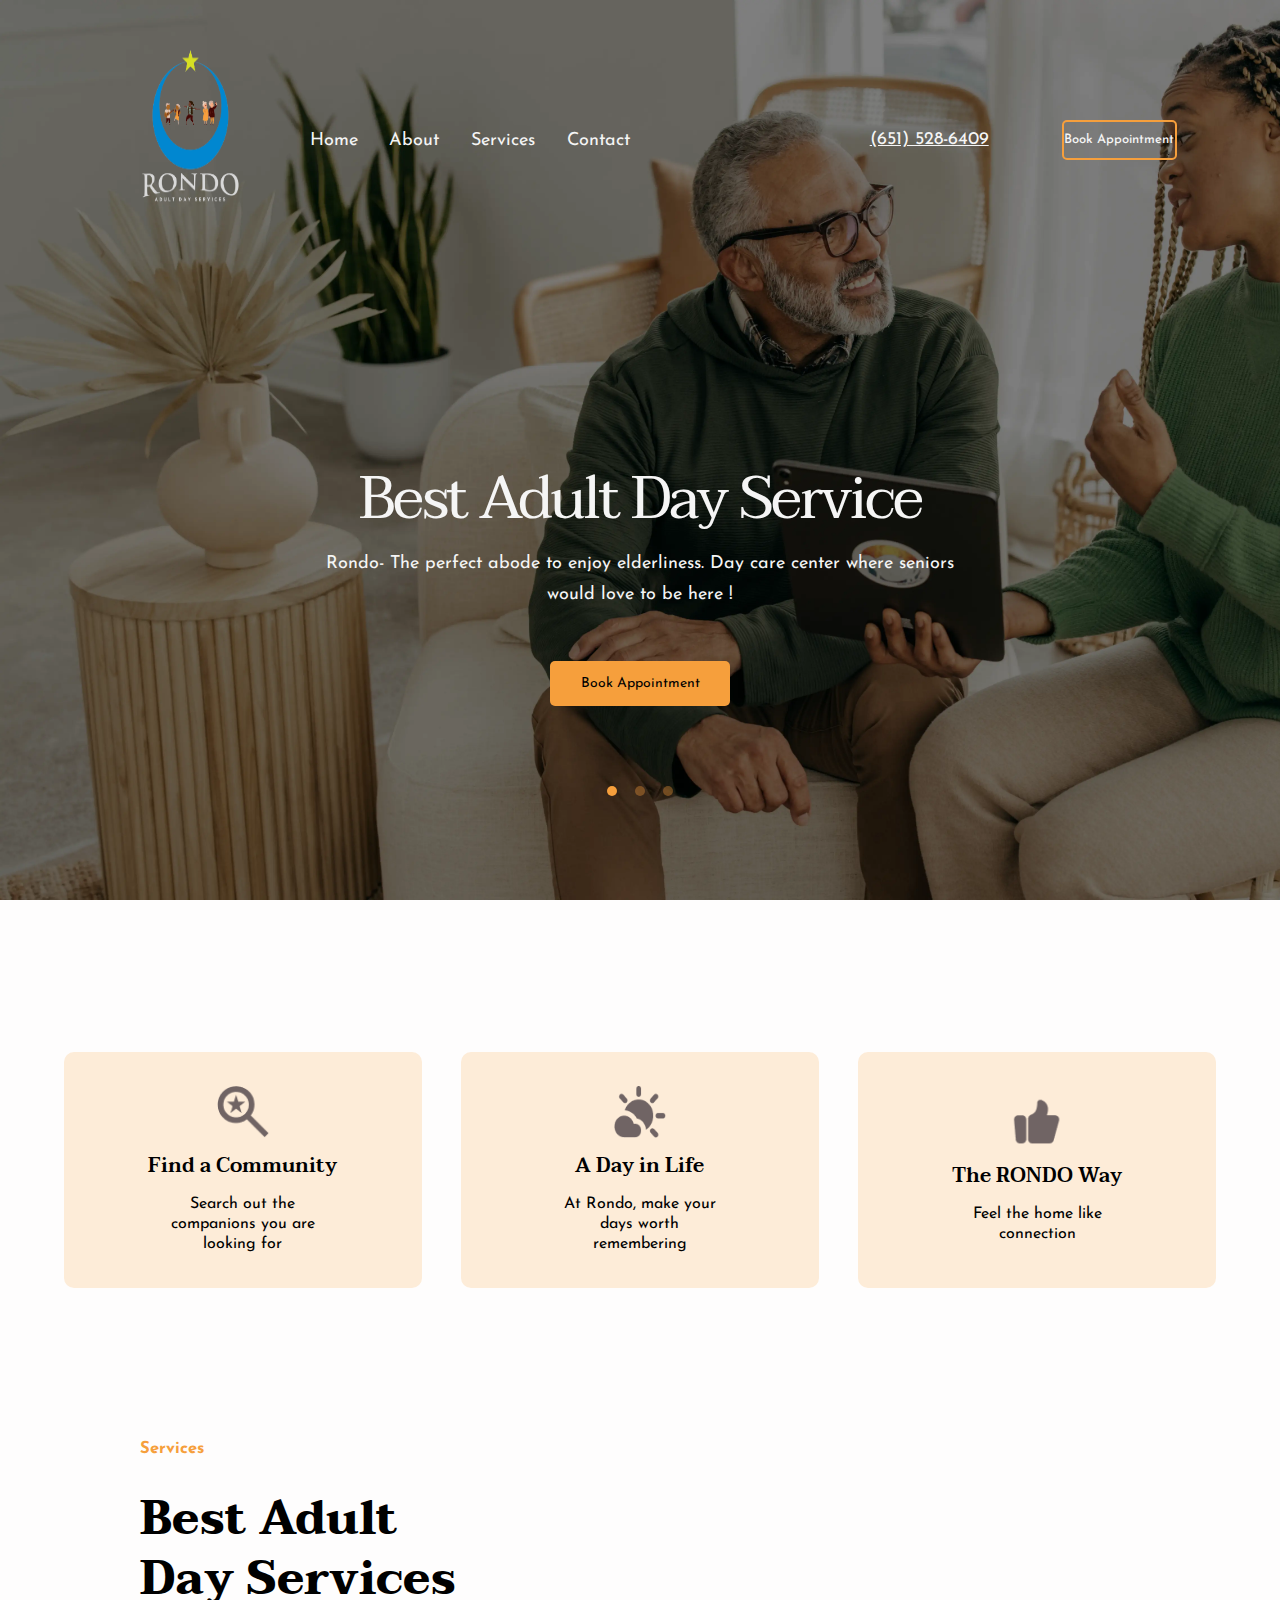
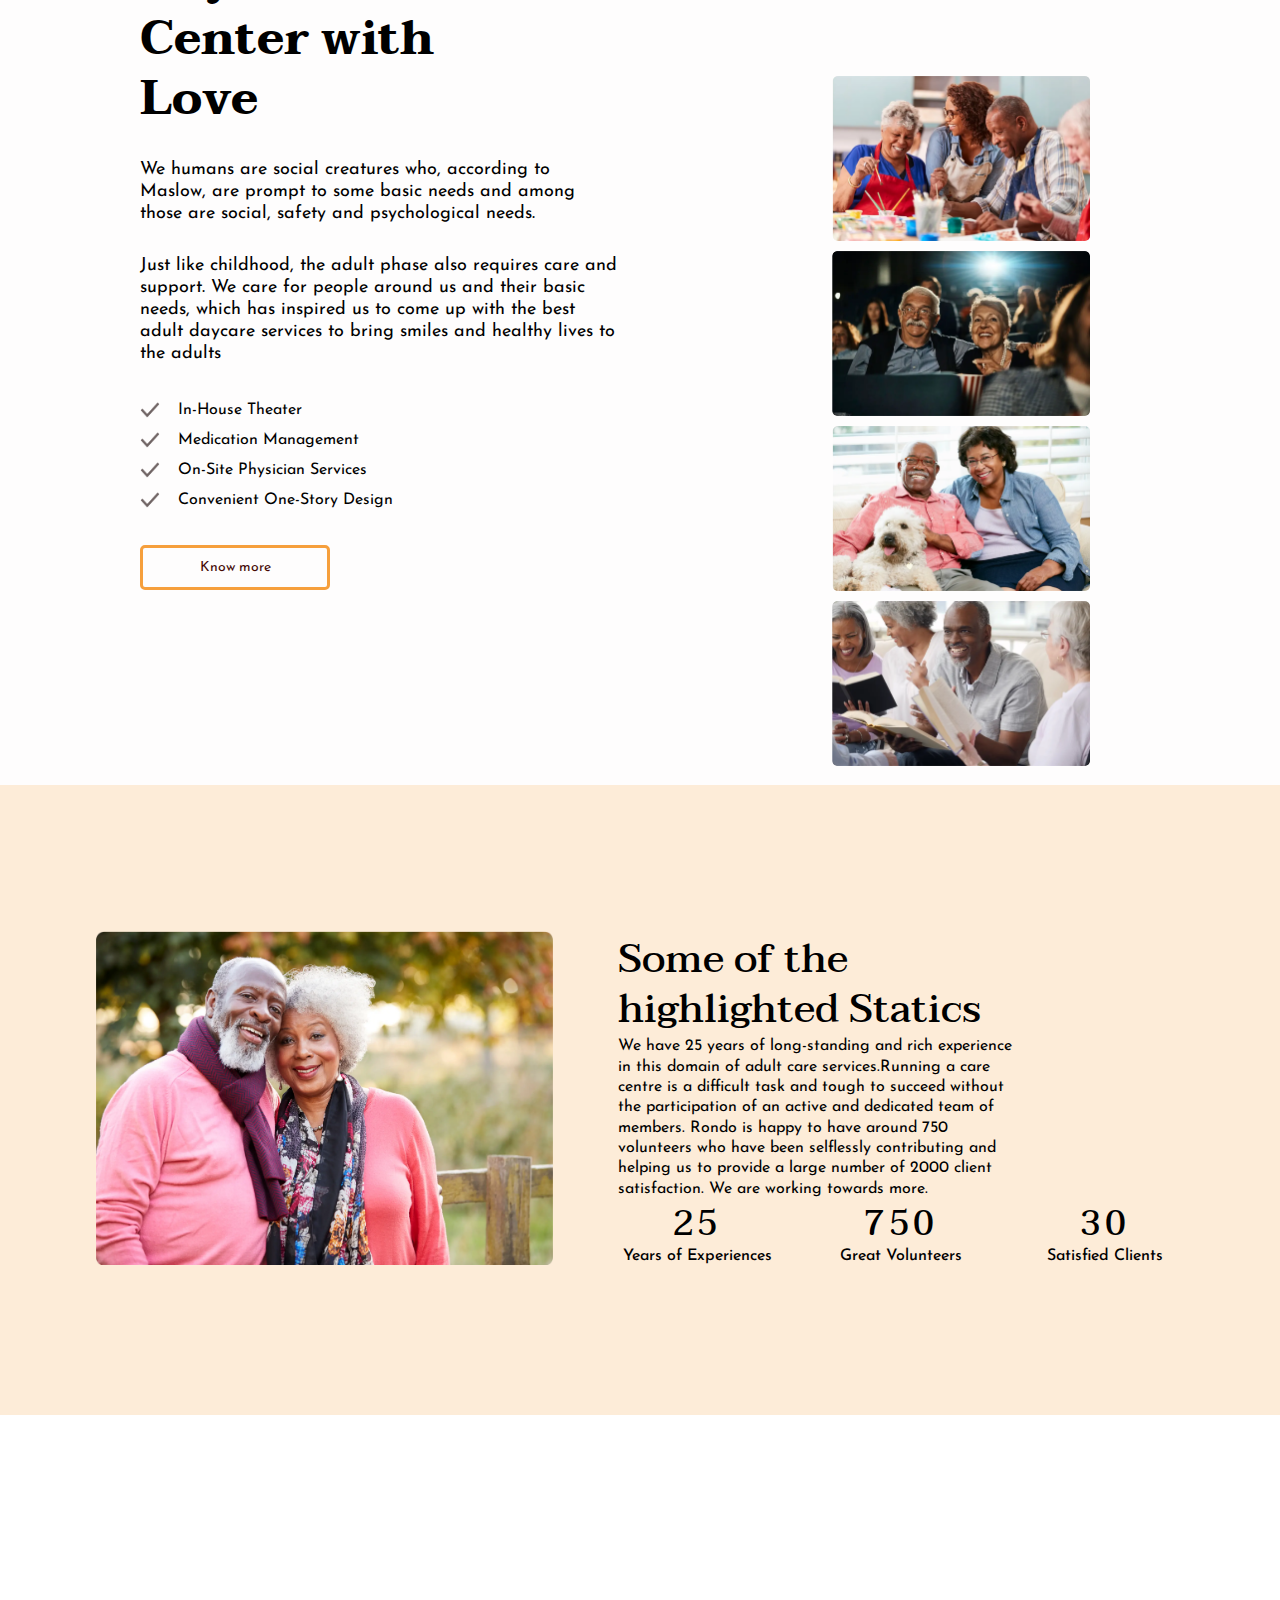
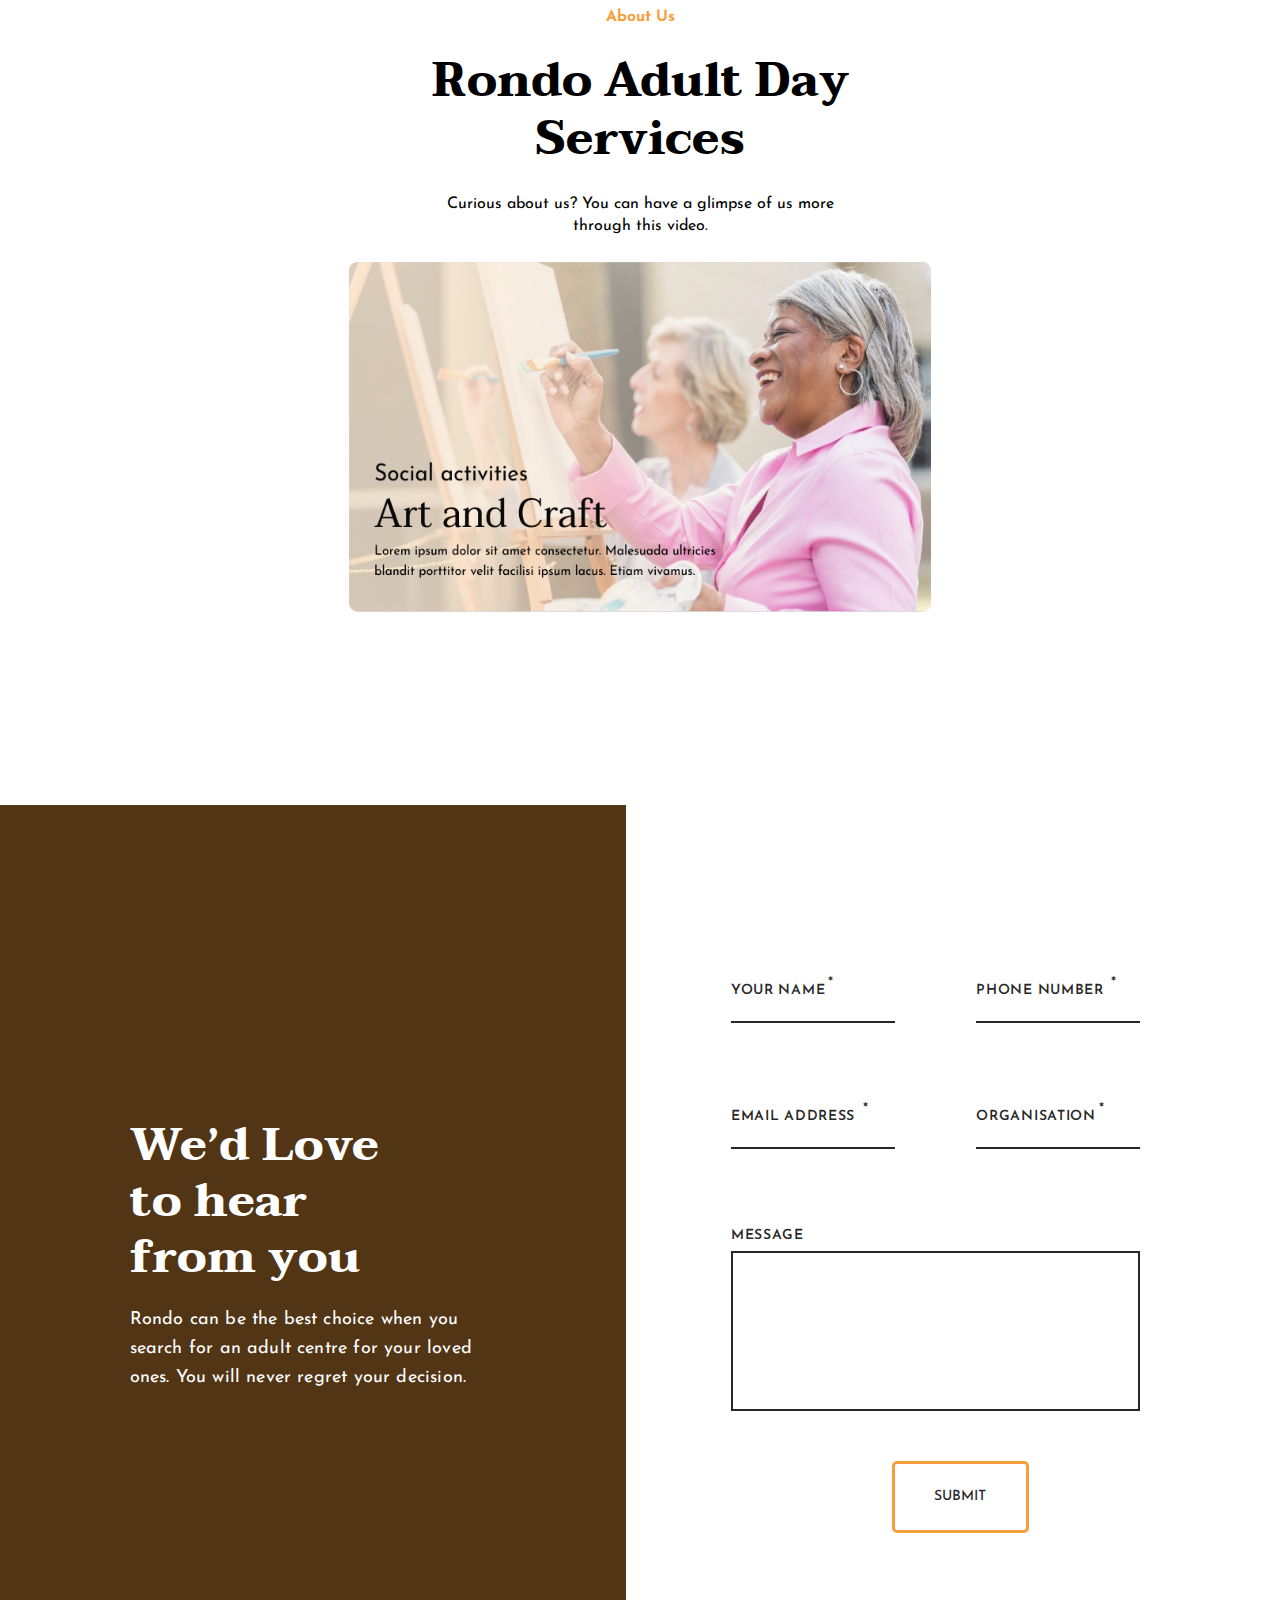
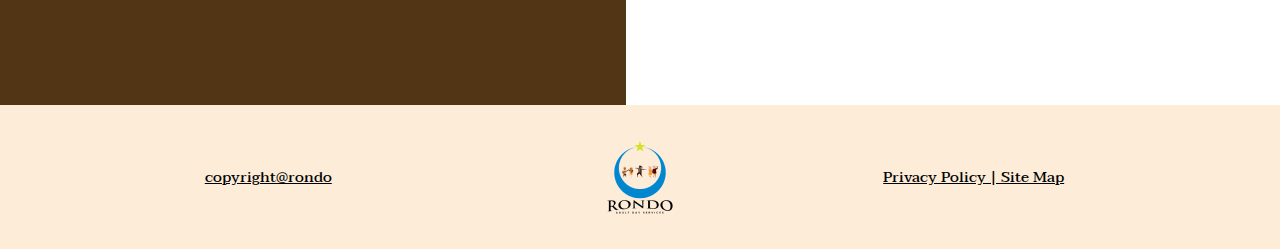
==== index.html @ 8ee3d435 "images update in different pages" ====
<!DOCTYPE html>
<html lang="en">
<head>
    <meta charset="UTF-8">
    <meta http-equiv="X-UA-Compatible" content="IE=edge">
    <meta name="viewport" content="width=device-width, initial-scale=1.0">
    <title>Rondo Home</title>
    <link rel="icon" type="image/x-icon" href="./Images/fav-icon.png">
    <!-- custom css links -->
    <link rel="stylesheet" href="style.css">
    <link rel="stylesheet" href="media.css">

    <!-- fonts link -->
    <link href="https://fonts.googleapis.com/css2?family=Josefin+Sans:wght@400;500&family=Taviraj:wght@500&display=swap" rel="stylesheet">
</head>
<body>
    <!-- Hero Section -->
    <section class="hero_container">
        <header class="nav_header">
            <div class="navLogo">
                <img src="./Images/Rondo White Nav Logo.png" alt="rondo_logo_img">
            </div>

            <nav class="navbar">
                <div class="navbar_links">
                    <ul>
                        <li><a href="index.html">Home</a></li>
                        <li><a href="index_about.html">About</a></li>
                        <li><a href="index_services.html">Services</a></li>
                        <li><a href="index_contact.html">Contact</a></li>
                    </ul>
                </div>

                <div class="numBtn_wrapper">
                    <p>(651) 528-6409</p>

                    <a href="./index_contact.html">Book Appointment</a>
                </div>
            </nav>

            <a href="#" class="toggle-button">
                <span class="bar"></span>
                <span class="bar"></span>
            </a>
        </header>

        <article class="hero_article">
            <div class="hero_content">
                <h1>Best Adult Day Service</h1>

                <p>
                    Rondo- The perfect abode to enjoy elderliness. 
                    Day care center where seniors would love to be here !
                </p>

                <a href="./index_contact.html" class="content_btn">Book Appointment</a>

                <div class="dots">
                    <div class="dot"></div>
                    <div class="dot1"></div>
                    <div class="dot1"></div>
                </div>
            </div>
        </article>
    </section>


    <!-- Card Section -->
    <section class="card_container">
        <div class="card_wrapper">
            <div class="card">
                <img src="./Images/Search Icon.png" alt="search_icon">
                <h3>Find a Community</h3>
                <p>Search out the companions you 
                    are looking for</p>
            </div>

            <div class="card">
                <img src="./Images/Weather Icon.png" alt="search_icon">
                <h3>A Day in Life</h3>
                <p>At Rondo, make your days 
                    worth remembering</p>
            </div>

            <div class="card">
                <img src="./Images/Thumb Icon.png" alt="search_icon">
                <h3>The RONDO Way</h3>
                <p>Feel the home like connection</p>
            </div>

        </div>
    </section>


    <!-- Service Section -->
    <section class="service_container">
        <div class="content_wrapper">
            <div class="title">
                <h5>Services</h5>
            </div>

            <div class="heading">
                <h3>Best Adult Day Services
                    Center with Love</h3>
            </div>

            <article class="service_article">
                <p>
                    We humans are social creatures who, according to Maslow, are prompt to some basic needs and among those are social, safety and psychological needs.   
                </p>

                <p>
                    Just like childhood, the adult phase also requires care and support.
                    We care for people around us and their basic needs, which has inspired us to come up with the best adult daycare services to bring smiles and healthy lives to the adults 
                </p>
            </article>


            <div class="facilities_wrapper">
                <div class="facilities">
                    <img src="./Images/Tick Icon.png" alt="tick_icon">
                    <p>In-House Theater</p>
                </div>

                <div class="facilities">
                    <img src="./Images/Tick Icon.png" alt="tick_icon">
                    <p>Medication Management</p>
                </div>

                <div class="facilities">
                    <img src="./Images/Tick Icon.png" alt="tick_icon">
                    <p>On-Site Physician Services</p>
                </div>

                <div class="facilities">
                    <img src="./Images/Tick Icon.png" alt="tick_icon">
                    <p>Convenient One-Story Design</p>
                </div>
            </div>

            <div class="service_btn">
                <a href="#">Know more</a>
            </div>
        </div>


        <div class="image_wrapper">
            <div class="images">
                <img src="./Images/Webp/Service Image1.webp" alt="Service_image">

                <img src="./Images/Webp/Service Image2.webp" alt="Service_image">

                <img src="./Images/Webp/Service Image3.webp" alt="Service_image" class="SerImg">

                <img src="./Images/Webp/Service Image4.webp" alt="Service_image" class="SerImg">
            </div>
        </div>
    </section>


    <!-- highlighted Section -->
    <section class="highlighted_container">
        <div class="highlighted_wrapper">
            <div class="image_wrapper">
                <img src="./Images/Webp/Highlighted Image.webp" alt="highlighted_image">
            </div>
    
            <article class="highlighted_article">
                <h3>Some of the highlighted Statics</h3>
    
                <p>
                    We have 25 years of long-standing and rich experience in this domain of adult care services.Running a care centre is a difficult task and tough to succeed without the participation of an active and dedicated team of members. Rondo is happy to have around 750 volunteers who have been selflessly contributing and helping us to provide a large number of 2000 client satisfaction. We are working towards more.
                </p>
    
                <div class="records_wrapper">
                    <div class="records">
                        <h2>25</h2>
                        <span>Years of Experiences</span>
                    </div>

                    <div class="records">
                        <h2>750</h2>
                        <span>Great Volunteers</span>
                    </div>

                    <div class="records">
                        <h2>30</h2>
                        <span>Satisfied Clients</span>
                    </div>
                </div>
            </article>
        </div>
    </section>


    <!-- AboutUs Section -->
    <section class="aboutUs_container">
        <div class="aboutUS_wrapper">
            <div class="about_title">
                <h5>About Us</h5>
            </div>

            <div class="about_heading">
                <h3>Rondo Adult Day Services</h3>
            </div>

            <div class="about_para">
                <p>
                    Curious about us? You can have a glimpse of us more through this video.
                </p>
            </div>

            <div class="video">
                <img src="./Images/AboutUs Image.png" alt="video_image">
            </div>
        </div>
    </section>
    

    <!-- Contact section -->
    <section class="contact_container">
        <article class="contact_article">
            <div class="article_wrapper">
                <div class="contact_heading">
                    <h4>We’d Love to hear from you</h4>
                </div>
    
                <div class="contact_para">
                    <p>
                        Rondo can be the best choice when you search for an adult centre for your loved ones. You will never regret your decision.
                    </p>
                </div>
            </div> 
        </article>


        <form class="contact_form" autocomplete="off" method="post" name="Home-sheet">
            <div class="details">
                <div class="input_details">
                    <label for="fName">YOUR NAME<span style="color: #272727;"><sup>*</sup></span></label>
                    <input type="text" name="name" class="full_name" required>
                </div>

                <div class="input_details">
                    <label for="mobile">PHONE NUMBER <span style="color: #272727;"><sup>*</sup></span></label>
                    <input type="number" name="mobile" class="mobile" required>
                </div>

                <div class="input_details">
                    <label for="email">EMAIL ADDRESS <span style="color: #272727;"><sup>*</sup></span></label>
                    <input type="email" name="email" class="email" required>
                </div>

                <div class="input_details">
                    <label for="organisation">ORGANISATION<span style="color: #272727;"><sup>*</sup></span></label>
                    <input type="text" name="organisation" class="password2" required>
                </div>

                <div class="input_details message">
                    <label for="message">MESSAGE</label>
                    <textarea id="msg" cols="131" rows="8" name="message"> </textarea>
           
                </div> 
            </div> 

            <div class="contact_btn">
                <input type="submit" name="submit" class="submit_btn">
            </div>
        </form>
    </section>


    <!-- footer Section -->
    <footer>
        <div class="copyright">
            <p>copyright@rondo</p>
        </div>

        <div class="footer_logo">
            <img src="./Images/Rondo footer logo .png" alt="footer_logo">
        </div>

        <div class="privacy">
            <p>Privacy Policy | Site Map </p>
        </div>
    </footer> 

    <script src="./script.js"></script>
</body> 
</html>
---- style.css ----
/*
    for para -      font-family: 'Josefin Sans', sans-serif;
    for heading -   font-family: 'Taviraj', serif;
*/

*{
    margin: 0;
    padding: 0;
    box-sizing: border-box;
    text-decoration: none;
    list-style: none;
}

/* Hero Section */
.hero_container{
    width: 100%;
    height: 100vh;
    background: url(./Images/Webp/Hero\ Background.webp);
    background-repeat: no-repeat;
    background-size: cover;
    display: flex;
    flex-direction: column;
    gap: 20px;
}

.hero_container .nav_header{
    /* border: 1px solid black;  */
    height: 30vh;
    width: 100%;
    display: flex;
    justify-content: center;
    align-items: center;
    gap: 8px;
    padding: 10px 110px 0px 110px;
}

/* Hamburger CSS */
.hero_container .nav_header .toggle-button{
    /* position: absolute;
    right: 20rem; */
    display: none;
    flex-direction: column;
    justify-content: space-between;
    width: 30px;
    height: 15px;
}

.hero_container .nav_header .toggle-button .bar{
    height: 3px;
    width: 100%;
    background-color: white;
    border-radius: 10px;
}

.hero_container .nav_header .navLogo{
    /* border: 1px solid black; */
    width: 15%;
    height: 85%;
}

.hero_container .nav_header .navLogo img{
    width: 100%;
    height: 100%;
}

.hero_container .nav_header .navbar{
    /* border: 1px solid black; */ 
    width: 84%;
    height: 85%;
    display: flex;
    align-items: center;
    justify-content: space-between;
}

.hero_container .nav_header .navbar .navbar_links{
    /* border: 1px solid black;  */
    width: 43%;
}

.hero_container .nav_header .navbar .navbar_links ul{
    display: flex;
    align-items: center;
    justify-content: space-evenly;
}

.hero_container .nav_header .navbar .navbar_links ul li a{
    font-family: 'Josefin Sans';
    font-style: normal;
    font-weight: 400;
    font-size: 18px;
    line-height: 18px;
    color: #F5F5F5;
}

.hero_container .nav_header .navbar .navbar_links ul li a:hover{
    color: #F69F3C;
}

.hero_container .nav_header .navbar .numBtn_wrapper{
    /* border: 1px solid black;  */
    width: 36%;
    display: flex;
    justify-content: space-around;
    align-items: center;
    flex-wrap: wrap;
}

.hero_container .nav_header .navbar .numBtn_wrapper p{
    font-family: 'Josefin Sans';
    font-style: normal;
    font-weight: 400;
    font-size: 18px;
    line-height: 18px;
    text-decoration-line: underline;
    color: #F5F5F5;
}

.hero_container .nav_header .navbar .numBtn_wrapper a{
    border: 2px solid #F69F3C;
    border-radius: 5px;
    width: 36%;
    height: 40px;
    font-family: 'Josefin Sans';
    font-style: normal;
    text-align: center;
    font-weight: 500;
    font-size: 13px;
    line-height: 14px;
    color: #F5F5F5;
    display: flex;
    justify-content: center;
    align-items: center;
    flex-wrap: wrap;
    transform: translateX(30px);
}

.hero_container .nav_header .navbar .numBtn_wrapper a:hover{
    background: #F69F3C;
    border: none;
    color: #000000;
}


.hero_article{
    /* border: 1px solid black; */
    height: 65vh;
    display: flex;
    align-items: center;
    justify-content: center;
}

.hero_article .hero_content{
    /* border: 1px solid black;  */
    height: 100%;
    display: flex;
    flex-direction: column;
    align-items: center;
    justify-content: center;
}

.hero_article .hero_content h1{
    font-family: 'Taviraj';
    font-weight: 400;
    font-size: 60px;
    line-height: 100px;
    text-align: center;
    letter-spacing: -0.05em;
    color: #F5F5F5;
}

.hero_article .hero_content p{
    width: 80%;
    font-family: 'Josefin Sans';
    font-size: 18px;
    text-align: center;
    line-height: 31px;
    color: #F5F5F5;
}

.hero_article .hero_content .content_btn{
    background: #F69F3C;
    border-radius: 5px;
    width: 180px;
    height: 45px;
    font-family: 'Josefin Sans';
    font-style: normal;
    font-weight: 400;
    font-size: 14px;
    line-height: 31px;
    color: #000000;
    display: flex;
    align-items: center;
    justify-content: center;
    margin-top: 50px;
}

.hero_article .hero_content .content_btn:hover{
    background: transparent;
    border: 3px solid #F69F3C;
    color: #F5F5F5;
}


.hero_article .hero_content .dots{
    width: 8%;
    display: flex;
    justify-content: space-between;
    align-items: center;
    cursor: pointer;
}

.hero_article .hero_content .dots .dot{
    width: 10px;
    height: 10px;
    border-radius: 50%;
    background: #F69F3C;
    transform: translateY(80px);
}

.hero_article .hero_content .dots .dot1{
    width: 10px;
    height: 10px;
    border-radius: 50%;
    background: rgba(246, 159, 60, 0.36);
    transform: translateY(80px);
}



/* Card Section  */
.card_container{
    /* border: 2px solid black;  */
    width: 100%;
    height: 60vh;
    background: #fefdfd;
    display: flex;
    align-items: center;
    justify-content: center;
}

.card_container .card_wrapper{
    /* border: 1px solid black; */
    width: 93%;
    height: 235.32px;
    display: flex;
    justify-content: space-evenly;
    flex-wrap: wrap;
    gap: 20px;
}

.card_container .card_wrapper .card{
    /* border: 1px solid black; */
    width: 358px;
    height: 235.32px;   
    background: #FDECD8;
    border-radius: 10px;
    display: flex;
    flex-direction: column;
    align-items: center;
    justify-content: center;
    gap: 15px;
    cursor: pointer;
    transition: all 0.5s;
}

.card_container .card_wrapper .card:hover{
    transform: scale(1.1);
}

.card_container .card_wrapper .card img{
    height: 52.74px;
    width: 52.74px;
}

.card_container .card_wrapper .card h3{
    width: 189px;
    height: 26px;
    font-family: 'Taviraj';
    font-style: normal;
    font-weight: 600;
    font-size: 20px;
    line-height: 26px;
    text-align: center;
    color: #000000;
}

.card_container .card_wrapper .card p{
    width: 164px;
    font-family: 'Josefin Sans';
    font-weight: 400;
    font-size: 16px;
    line-height: 20px;
    text-align: center;
    color: #000000;
}



/* Service Section */
.service_container{
    /* border: 1px solid black; */
    width: 100%;
    height: 105vh;
    display: flex;
    gap: 25px;
    background: #fefdfd;
    padding: 0px  0px 0px 140px;
}

.service_container .content_wrapper{
    /* border: 1px solid black; */
    width: 50%;
    height: 100%;
    display: flex;
    flex-direction: column;
    flex-wrap: wrap;
    gap: 30px;
}

.service_container .content_wrapper .title{
    /* border: 1px solid black; */
    width: 71px;
    height: 19px;
    font-family: 'Josefin Sans';
    font-weight: 600;
    font-size: 20px;
    line-height: 19px;
    color: #F69F3C;
}

.service_container .content_wrapper .heading{
    /* border: 1px solid black; */
    width: 70%;
    font-family: 'Taviraj';
    font-style: normal;
    font-weight: 200;
    font-size: 40px;
    line-height: 60px;
    color: #000000;
}

.service_container .content_wrapper .service_article{
    /* border: 1px solid black; */
    width: 95%;   
    display: flex;
    flex-direction: column;
    flex-wrap: wrap;
    gap: 30px;
}

.service_container .content_wrapper .service_article p{
    font-family: 'Josefin Sans';
    font-style: normal;
    font-weight: 400;
    font-size: 18px;
    line-height: 22px;
    color: #000000;
}

.service_container .content_wrapper .facilities_wrapper{
    /* border: 1px solid black; */
    width: 95%;
    display: flex;
    justify-content: space-between;
    flex-wrap: wrap;
}

.service_container .content_wrapper .facilities_wrapper .facilities{
    /* border: 1px solid black; */
    width: 280px;
    height: 30px;
    display: flex;
    flex-wrap: wrap;
    gap: 18px;
    align-items: center;
}

.service_container .content_wrapper .facilities_wrapper .facilities img{
    width: 20.38px;
    height: 15.03px;
}

.service_container .content_wrapper .facilities_wrapper p{
    font-family: 'Josefin Sans';
    font-weight: 400;
    font-size: 16px;
    color: #000000;
}

.service_container .content_wrapper .service_btn{
    width: 190px;
    height: 45px;
    border: 3px solid #F69F3C;
    border-radius: 5px;
    display: flex;
    align-items: center;
    justify-content: center;
    cursor: pointer;
}

.service_container .content_wrapper .service_btn a{
    font-family: 'Josefin Sans';
    font-weight: 400;
    font-size: 14px;
    line-height: 14px;
    color: #440704;
}

.service_container .content_wrapper .service_btn:hover{
    background: #F69F3C;
    border: none;
}


.service_container .image_wrapper{
    /* border: 1px solid black;  */
    width: 60%;
    height: 100%;
    display: flex;
    align-items: center;
}

.service_container .image_wrapper .images{
    /* border: 1px solid black;   */
    width: 78%;
    height: 50%;
    display: flex;
    justify-content: center;
    flex-wrap: wrap;
    gap: 10px;
    padding-left: 4px;
    margin-left: 50px;
}

.service_container .image_wrapper .images img{
    width: 258.3px;
    height: 165.03px;
    border-radius: 5px;
    transition: all 0.5s;
}

.service_container .image_wrapper .images img:hover{
    transform: scale(1.1);
}



/* highlighted Section */
.highlighted_container{
    /* border: 1px solid black; */
    width: 100%;
    height: 70vh;
    display: flex;
    justify-content: center;
    align-items: center;
    background: #FDECD8;
}

.highlighted_container .highlighted_wrapper{
    /* border: 1px solid black; */
    width: 85%;
    display: flex;
    justify-content: space-between;
    
}

.highlighted_container .highlighted_wrapper .image_wrapper{
    width: 42%;
    border-radius: 10px;
}

.highlighted_container .highlighted_wrapper .image_wrapper img{
    width: 100%;
}

.highlighted_container .highlighted_wrapper .highlighted_article{
    /* border: 1px solid black; */
    width: 52%;
    display: flex;
    flex-direction: column;
    justify-content: space-evenly;
    flex-wrap: wrap;
}

.highlighted_container .highlighted_wrapper .highlighted_article h3{
    /* border: 1px solid black; */
    width: 70%;
    font-family: 'Taviraj';
    font-style: normal;
    font-weight: 500;
    font-size: 40px;
    line-height: 50px;
    color: #000000;
}

.highlighted_container .highlighted_wrapper .highlighted_article p{
    /* border: 1px solid black; */
    width: 70%;
    font-family: 'Josefin Sans';
    font-weight: 400;
    font-size: 16px;
    line-height: 127.5%;
    color: #000000;
}

.highlighted_container .highlighted_wrapper .highlighted_article .records_wrapper{
    /* border: 1px solid black; */
    width: 100%;
    display: flex;
    justify-content: space-between;
    align-items: center;
}

.highlighted_container .highlighted_wrapper .highlighted_article .records_wrapper .records{
    /* border: 1px solid black; */
    width: 28%;
    display: flex;
    flex-direction: column;
    justify-content: center;
    align-items: center;
}

.highlighted_container .highlighted_wrapper .highlighted_article .records_wrapper .records h2{
    font-family: 'Taviraj';
    font-weight: 500;
    font-size: 35px;
    line-height: 127.5%;
    letter-spacing: 0.1em;
    color: #000000;
}

.highlighted_container .highlighted_wrapper .highlighted_article .records_wrapper .records span{
    font-family: 'Josefin Sans';
    font-weight: 500;
    font-size: 16px;
    line-height: 127.5%;
    text-align: center;
    color: #000000;
}



/* AboutUs Section */
.aboutUs_container{
    /* border: 1px solid black; */
    width: 100%;
    height: 110vh;
    display: flex;
    justify-content: center;
    align-items: center;
}

.aboutUs_container .aboutUS_wrapper{
    /* border: 1px solid black; */
    width: 70%;
    display: flex;
    flex-direction: column;
    justify-content: center;
    align-items: center;
    gap: 25px;
}

.aboutUs_container .aboutUS_wrapper .about_title{
    font-family: 'Josefin Sans';
    font-weight: 600;
    font-size: 19.0426px;
    line-height: 19px;
    color: #F69F3C;
}

.aboutUs_container .aboutUS_wrapper .about_heading{
    /* border: 1px solid black; */
    width: 60%;
    font-family: 'Taviraj';
    font-style: normal;
    font-weight: 500;
    font-size: 40px;
    line-height: 58px;
    text-align: center;
    color: #000000;
}

.aboutUs_container .aboutUS_wrapper .about_para{
    /* border: 1px solid black; */
    width: 50%;
    font-family: 'Josefin Sans';
    font-style: normal;
    font-weight: 400;
    font-size: 16px;
    line-height: 22px;
    text-align: center;
    color: #000000;
}

.aboutUs_container .aboutUS_wrapper .video{
    /* border: 1px solid black; */
    width: 65%;
    height: 350px;
    background: #D9D9D9;
    border-radius: 10px;
    display: flex;
    justify-content: center;
    align-items: center;
}

.aboutUs_container .aboutUS_wrapper .video img{
    width: 100%;
    height: 100%;
}




/* Contact section */
.contact_container{
    /* border: 1px solid black; */
    width: 100%;
    height: 100vh;
    display: flex;
    gap: 15px;
}

.contact_container .contact_article{
    /* border: 1px solid black; */
    width: 49%;
    height: 100%;
    display: flex;
    align-items: center;
    justify-content: center;
    background: #523514;
}

.contact_container .contact_article .article_wrapper{
    /* border: 1px solid black; */
    width: 65%;
    padding: 20px;
    display: flex;
    flex-direction: column;
    gap: 20px;
}

.contact_container .contact_article .article_wrapper .contact_heading{
    /* border: 1px solid black; */
    width: 80%;
    font-family: 'Taviraj';
    font-style: normal;
    font-weight: 400;
    font-size: 46px;
    line-height: 56px;
    color: #FFFFFF;
}

.contact_container .contact_article .article_wrapper .contact_para{
    /* border: 1px solid black; */
    width: 100%;
    font-family: 'Josefin Sans';
    font-style: normal;
    font-weight: 400;
    font-size: 18px;
    line-height: 29px;
    letter-spacing: 0.01em;
    color: #FFFFFF;
}

.contact_container .contact_form{ 
    /* border: 1px solid black;  */
    width: 50%;
    height: 100%;
    padding: 90px;
    display: flex;
    flex-direction: column;
    justify-content: center;
    align-items: center;
    gap: 50px;
}

.contact_container .contact_form .details{
    /* border: 1px solid black;  */
    width: 100%;
    display: flex;
    justify-content: space-between;
    align-items: center;
    flex-wrap: wrap;
    gap: 80px;
    padding: 0px 50px 0px 0px;
}

.contact_container .contact_form .details .input_details{
    width: 40%;
    display: flex;
    flex-direction: column;
    gap: 8px;
}

.contact_container .contact_form .details .input_details label{
    /* border: 1px solid black;  */
    width: 100%;
    font-family: 'Josefin Sans';
    font-style: normal;
    font-weight: 600;
    font-size: 14px;
    line-height: 14px;
    letter-spacing: 0.05em;
    color: #272727;
}

.contact_container .contact_form .details .input_details label span{
    font-size: 18px;
    margin-left: 3px;
    font-weight: 500;
}

.contact_container .contact_form .details .input_details input{
    border: none;
    border-bottom: 2px solid #272727;
    outline: none;
}

.contact_container .contact_form .details textarea{
    width: 250% !important;
    resize: none;
    outline: none;
    border: 2px solid #272727;
    padding: 10px;
    font-size: 15px;
}

.contact_container .contact_form .contact_btn{
    width: 30%;
    height: 10%;
    border: 3px solid #F69F3C;
    border-radius: 5px;
    display: flex;
    align-items: center;
    justify-content: center;
    cursor: pointer;
    transition: all 0.4s linear;
}

.contact_container .contact_form .contact_btn:hover{
    background: #F69F3C;
    border: none;
    transform: scale(0.9);
}

.contact_container .contact_form .contact_btn input{
    border: none;
    outline: none;
    cursor: pointer;
    background: transparent;
    text-transform: uppercase;
    font-family: 'Josefin Sans';
    width: 100%;
    height: 100%;
    font-weight: 500;
    font-size: 14px;
    line-height: 14px;
    color: #272727;
}



/* footer section */
footer{
    /* border: 1px solid black; */
    width: 100%;
    height: 16vh;
    display: flex;
    justify-content: space-evenly;
    align-items: center;
    flex-wrap: wrap;
    background: #FDECD8;
}

footer .copyright{
    /* border: 1px solid black; */
    width: 15%;
    font-family: 'Taviraj';
    font-style: normal;
    font-weight: 500;
    font-size: 15px;
    line-height: 20px;
    text-decoration-line: underline;
    color: #000000;
}


footer .footer_logo{
    /* border: 1px solid black; */
    width: 6%;
    height: 90%;
    display: flex;
    justify-content: center;
    align-items: center;
}

footer .privacy{
    /* border: 1px solid black; */
    width: 15%;
    font-family: 'Taviraj';
    font-style: normal;
    font-weight: 500;
    font-size: 15px;
    line-height: 20px;
    text-decoration-line: underline;
    color: #000000;
}
---- media.css ----
/* navbar */
@media (max-width: 480px){
    .hero_container .nav_header{
        /* border: 1px solid black;  */
        width: 100%;
        padding: 10px 60px 0px 15px;
        display: flex;
        align-items: center;
        justify-content: space-between;
    }

    .hero_container .nav_header .toggle-button{
        display: flex;
    }

    .hero_container .nav_header .navbar{
        /* border: 1px solid black; */
        display: none;
        align-items: flex-end;
        width: 100%;
        transform: translateY(87px);
    }

    .hero_container .nav_header .navLogo{
        /* border: 1px solid black;  */
        width: 50%;
        height: 80%;
    }

    .hero_container .nav_header .navbar .navbar_links ul{
        /* border: 1px solid black; */
        width: 80%;
        align-items: flex-start;
        flex-direction: column;
        gap: 12px;
    }

    .hero_container .nav_header .navbar .navbar_links ul li a{
        font-size: 15px;
        font-weight: 600;
    }

    .hero_container .nav_header .navbar .numBtn_wrapper{
        /* border: 1px solid black; */
        width: 70%;
        display: flex;
        flex-direction: column;
        justify-content: center;
        align-items: flex-end;
        gap: 15px;
    }

    .hero_container .nav_header .navbar .numBtn_wrapper a{
        width: 70%;
        transform: translatex(-3px);
    }

    .hero_container .nav_header .navbar.active{
        display: flex;
    }
}

@media (max-width : 400px){
    .hero_container .nav_header{
        /* border: 1px solid black;  */
        width: 100%;
        padding: 10px 60px 0px 15px;
        display: flex;
        justify-content: space-between;
    }

    .hero_container .nav_header .toggle-button{
        display: flex;
    }

    .hero_container .nav_header .navbar{
        /* border: 1px solid black; */
        display: none;
        align-items: flex-end;
        width: 100%;
        transform: translateY(80px);
    }

    .hero_container .nav_header .navLogo{
        /* border: 1px solid black;  */
        width: 55%;
        height: 90%;
    }

    .hero_container .nav_header .navbar .navbar_links ul{
        /* border: 1px solid black; */
        width: 80%;
        align-items: flex-start;
        flex-direction: column;
        gap: 7px;
    }

    .hero_container .nav_header .navbar .navbar_links ul li a{
        font-size: 15px;
        font-weight: 600;
    }

    .hero_container .nav_header .navbar .numBtn_wrapper{
        /* border: 1px solid black;  */
        width: 80%;
        display: flex;
        flex-direction: column;
        justify-content: center;
        align-items: flex-end;
        gap: 15px;
    }

    .hero_container .nav_header .navbar .numBtn_wrapper a{
        font-size: 14px;
        width: 82%;
    }

    .hero_container .nav_header .navbar .numBtn_wrapper p{
        font-size: 15px;
        font-weight: 600;
    }

    .hero_container .nav_header .navbar.active{
        display: flex;
    }
}

@media (max-width : 380px){
    .hero_container .nav_header{
        /* border: 1px solid black;  */
        width: 100%;
        padding: 10px 60px 0px 15px;
        display: flex;
        justify-content: space-between;
    }

    .hero_container .nav_header .toggle-button{
        display: flex;
    }

    .hero_container .nav_header .navbar{
        /* border: 1px solid black; */
        display: none;
        align-items: flex-end;
        width: 100%;
        transform: translateY(80px);
    }

    .hero_container .nav_header .navLogo{
        /* border: 1px solid black;  */
        width: 55%;
        height: 90%;
    }

    .hero_container .nav_header .navbar .navbar_links ul{
        /* border: 1px solid black; */
        width: 80%;
        align-items: flex-start;
        flex-direction: column;
        gap: 7px;
    }

    .hero_container .nav_header .navbar .navbar_links ul li a{
        font-size: 15px;
        font-weight: 600;
    }

    .hero_container .nav_header .navbar .numBtn_wrapper{
        /* border: 1px solid black;  */
        width: 80%;
        display: flex;
        flex-direction: column;
        justify-content: center;
        align-items: flex-end;
        gap: 15px;
    }

    .hero_container .nav_header .navbar .numBtn_wrapper a{
        font-size: 14px;
        width: 82%;
    }

    .hero_container .nav_header .navbar .numBtn_wrapper p{
        font-size: 15px;
        font-weight: 600;
    }

    .hero_container .nav_header .navbar.active{
        display: flex;
    }
}



/* hero article */
@media (max-width: 480px){
    .hero_container{
        width: 100%;
        background: url(./Images/Webp/Res-Hero-Image.webp);
        background-repeat: no-repeat;
        background-size: cover;
    }

    .hero_article{
        /* border: 1px solid black; */
        height: 80vh;
        display: flex;
        margin-bottom: 30px;
    }
    
    .hero_article .hero_content h1{
        /* border: 1px solid black; */
        width: 80%;
        flex-wrap: wrap;
        font-size: 36px;
        line-height: 45px;
        letter-spacing: 2px;
        margin-bottom: 20px;
    }
    
    .hero_article .hero_content p{
        /* border: 1px solid black; */
        width: 80%;
        font-weight: 400;
        font-size: 18px;
        line-height: 125.5%;
        margin-top: 10px;
    }
    
    .hero_article .hero_content .content_btn{
        width: 150px;
        height: 45px;
        font-size: 14px;
        margin-top: 30px;
    }
    
    .hero_article .hero_content .dots{
        width: 12%;
    }
    
    .hero_article .hero_content .dots .dot{
        transform: translateY(50px);
    }
    
    .hero_article .hero_content .dots .dot1{
        transform: translateY(50px);
    }
}

@media (max-width: 380px){
    .hero_container{
        width: 100%;
        background: url(./Images/Webp/Res-Hero-Image.webp);
        background-repeat: no-repeat;
        background-size: cover;
    }

    .hero_article{
        /* border: 1px solid black; */
        height: 80vh;
        display: flex;
    }
    
    .hero_article .hero_content h1{
        /* border: 1px solid black;  */
        width: 100%;
        flex-wrap: wrap;
        font-size: 32px;
        line-height: 40px;
        letter-spacing: 1px;
        margin-bottom: 8px;
    }
    
    .hero_article .hero_content p{
        /* border: 1px solid black; */
        width: 100%;
        font-weight: 400;
        font-size: 18px;
        line-height: 120.5%;
        margin-top: 10px;
    }
    
    .hero_article .hero_content .content_btn{
        width: 130px;
        height: 40px;
        font-size: 12px;
        margin-top: 28px;
    }
    
    .hero_article .hero_content .dots{
        width: 14%;
    }
    
    .hero_article .hero_content .dots .dot{
        transform: translateY(40px);
    }
    
    .hero_article .hero_content .dots .dot1{
        transform: translateY(40px);
    }
}




/* card section */
@media (max-width: 480px){
    .card_container{
        /* border: 1px solid black; */
        width: 100%;
        height: 100vh;
        background: #fefdfd;
        display: flex;
        align-items: flex-start;  
    }
    
    .card_container .card_wrapper{
        /* border: 1px solid black;   */
        width: 85%;
        height: 280.32px;
        margin-top: 50px;
        gap: 30px;
    }

    .card_container .card_wrapper .card{
        width: 100%;
        height: 100%; 
    }
    
    .card_container .card_wrapper .card img{
        height: 50.74px;
        width: 50.74px;
    }
    
    .card_container .card_wrapper .card h3{
        width: 80%;
        font-size: 20px;
        line-height: 22px;
    }
    
    .card_container .card_wrapper .card p{
        width: 70%;
    }
}

@media (max-width: 380px){
    .card_container .card_wrapper .card img{
        height: 42.72px;
        width: 42.72px;
    }
    
    .card_container .card_wrapper .card h3{
        width: 80%;
        font-size: 18px;
        line-height: 22px;
    }
    
    .card_container .card_wrapper .card p{
        width: 70%;
    }
}

@media (max-height: 580px){
    .card_container{
        /* border: 1px solid black; */
        width: 100%;
        height: 165vh;
    }

    .card_container .card_wrapper{
        /* border: 1px solid black;  */
        gap: 20px;
    }
}



/* service section */
@media (max-width: 480px){
    .service_container{
        /* border: 1px solid black; */
        height: 130vh;
        display: flex;
        flex-direction: column;
        gap: 30px;
        padding: 0px 0px 0px 30px;
        margin-top: 330px;
    }

    .service_container .content_wrapper{
        /* border: 1px solid black; */
        width: 100%;
        height: 100%;
        gap: 15px;
    }
    
    .service_container .content_wrapper .title{
        /* border: 1px solid black;  */
        font-size: 22px;
        line-height: 19px;
        color: #F69F3C;
    }
    
    .service_container .content_wrapper .heading{
        /* border: 1px solid black; */
        width: 80%;
        font-size: 30px;
        line-height: 45px;
    }
    
    .service_container .content_wrapper .service_article{
        /* border: 1px solid black; */
        width: 86%;   
        gap: 12px;
    }
    
    .service_container .content_wrapper .service_article p{
        font-size: 16px;
        line-height: 20px;
    }
    
    .service_container .content_wrapper .facilities_wrapper .facilities{
        /* border: 1px solid black;  */
        width: 350px;
        height: 30px;
    }
    
    .service_container .content_wrapper .facilities_wrapper .facilities img{
        width: 20.38px;
        height: 15.03px;
    }
    
    .service_container .content_wrapper .facilities_wrapper p{
        font-size: 16px;
    }
    
    .service_container .content_wrapper .service_btn{
        width: 180px;
        height: 45px;
    }
    
    .service_container .content_wrapper .service_btn a{
        font-size: 15px;
    }
    
    
    .service_container .image_wrapper{
        /* border: 1px solid black;  */
        width: 100%;
        height: 50%;
        display: flex;
        align-items: flex-start;
        justify-content: flex-start;
    }
    
    .service_container .image_wrapper .images{
        /* border: 1px solid black; */
        width: 470px;
        height: 90%;
        display: flex;
        justify-content: flex-start;
        align-items: center;
        flex-wrap: wrap;
        margin-top: 30px;
        transform: translateX(-50px);
    }
    
    .service_container .image_wrapper .images img{
        width: 48%;
        height: 130.03px;
        border-radius: 5px;
        transition: all 0.5s;
    }
}

@media (max-width: 390px){
    .service_container{
        /* border: 1px solid black; */
        height: 125vh;
    }

    .service_container .content_wrapper{
        /* border: 1px solid black;  */
        gap: 15px;
    }
    
    .service_container .content_wrapper .title{
        /* border: 1px solid black;  */
        font-size: 20px;
    }
    
    .service_container .content_wrapper .heading{
        /* border: 1px solid black; */
        width: 100%;
        font-size: 25px;
        line-height: 40px;
    }
    
    .service_container .content_wrapper .service_article{
        /* border: 1px solid black; */
        width: 90%;   
        gap: 12px;
    }
    
    .service_container .content_wrapper .service_article p{
        font-size: 15px;
        line-height: 18px;
    }
    
    .service_container .content_wrapper .facilities_wrapper .facilities{
        /* border: 1px solid black;  */
        width: 350px;
        height: 30px;
    }
    
    .service_container .content_wrapper .facilities_wrapper .facilities img{
        width: 18.38px;
        height: 12.03px;
    }
    
    .service_container .content_wrapper .facilities_wrapper p{
        font-size: 15px;
    }
    
    .service_container .content_wrapper .service_btn{
        width: 150px;
        height: 40px;
    }
    
    .service_container .content_wrapper .service_btn a{
        font-size: 15px;
    }
    
    
    .service_container .image_wrapper{
        /* border: 1px solid black;  */
        width: 100%;
        height: 52%;
        margin-top: 30px;
    }
    
    .service_container .image_wrapper .images{
        /* border: 1px solid black;  */
        height: 100%;
        gap: 10px;
        margin-top: 0px;
    }
    
    .service_container .image_wrapper .images img{
        width: 100%;
        height: 150.03px;
    }
}

@media (max-width: 388px){
    .service_container{
        /* border: 1px solid black; */
        height: 130vh;
    }
    
    .service_container .image_wrapper .images .SerImg{
        display: none;
    } 
}

@media (max-height: 580px){
    .service_container{
        /* border: 1px solid black; */
        height: 180vh;
        gap: 10px;
        margin-top: 20px;
    }

    .service_container .image_wrapper{
        /* border: 1px solid black;  */
        width: 100%;
        height: 60%;
        display: flex;
        align-items: flex-start;
        justify-content: flex-start;
    }
}


/* highlighted section */
@media (max-width: 480px){
    .highlighted_container{
        /* border: 1px solid black; */
        width: 100%;
        height: 160vh;
        display: flex;
        justify-content: center;
        align-items: flex-start;
    }
    
    .highlighted_container .highlighted_wrapper{
        /* border: 1px solid black;  */
        width: 85%;
        display: flex;
        flex-direction: column;
        gap: 20px;
        margin-top: 60px;
    }
    
    .highlighted_container .highlighted_wrapper .image_wrapper{
        width: 100%;
        height: 100%;
    }
    
    .highlighted_container .highlighted_wrapper .image_wrapper img{
        width: 100%;
        height: 100%;
    }
    
    .highlighted_container .highlighted_wrapper .highlighted_article{
        /* border: 1px solid black; */
        width: 100%;
        gap: 25px;
    }
    
    .highlighted_container .highlighted_wrapper .highlighted_article h3{
        /* border: 1px solid black; */
        width: 80%;
        font-size: 30px;
        line-height: 40px;
    }
    
    .highlighted_container .highlighted_wrapper .highlighted_article p{
        /* border: 1px solid black; */
        width: 100%;
        font-weight: 500;
        font-size: 18px;
        line-height: 127.5%;
    }
    
    .highlighted_container .highlighted_wrapper .highlighted_article .records_wrapper{
        /* border: 1px solid black; */
        width: 100%;
        height: 300px;
        display: flex;
        flex-direction: column;
        justify-content: space-between;
        align-items: center;
    }
    
    .highlighted_container .highlighted_wrapper .highlighted_article .records_wrapper .records{
        /* border: 1px solid black;  */
        width: 60%;
    }
    
    .highlighted_container .highlighted_wrapper .highlighted_article .records_wrapper .records h2{
        font-family: 'Taviraj';
        font-weight: 500;
        font-size: 35px;
        line-height: 127.5%;
        letter-spacing: 0.1em;
        color: #000000;
    }
    
    .highlighted_container .highlighted_wrapper .highlighted_article .records_wrapper .records span{
        font-family: 'Josefin Sans';
        font-weight: 500;
        font-size: 18px;
    }
}

@media (max-height: 580px){
    .highlighted_container{
        /* border: 1px solid black; */
        height: 180vh;
    }

    .highlighted_container .highlighted_wrapper .highlighted_article h3{
        /* border: 1px solid black; */
        width: 85%;
        font-size: 25px;
        line-height: 30px;
    }

    .highlighted_container .highlighted_wrapper .highlighted_article p{
        font-size: 16px;
        line-height: 127.5%;
    }

    .highlighted_container .highlighted_wrapper .highlighted_article .records_wrapper .records h2{
        font-size: 28px;
        line-height: 110.5%;
    }
}



/* aboutUs section */
@media (max-width: 480px){
    .aboutUs_container{
        /* border: 1px solid black; */
        width: 100%;
        height: 90vh;
    }
    
    .aboutUs_container .aboutUS_wrapper{
        /* border: 1px solid black; */
        width: 90%;
        gap: 20px;
    }
    
    .aboutUs_container .aboutUS_wrapper .about_title{
        font-weight: 600;
        font-size: 20.0426px;
    }
    
    .aboutUs_container .aboutUS_wrapper .about_heading{
        /* border: 1px solid black;  */
        width: 75%;
        font-size: 35px;
        line-height: 50px;
    }
    
    .aboutUs_container .aboutUS_wrapper .about_para{
        /* border: 1px solid black;  */
        width: 75%;
        font-weight: 500;
        font-size: 18px;
        line-height: 20px;
    }
    
    .aboutUs_container .aboutUS_wrapper .video{
        /* border: 1px solid black;  */
        width: 87%;
        height: 250px;
        margin-top: 20px;
    }
    
    .aboutUs_container .aboutUS_wrapper .video img{
        width: 40px;
        height: 40px;
    }
}

@media (max-width: 370px){
    .aboutUs_container{
        /* border: 1px solid black; */
        height: 60vh;
    }

    .aboutUs_container .aboutUS_wrapper .about_heading{
        /* border: 1px solid black;   */
        width: 80%;
        font-size: 30px;
        line-height: 40px;
    }
    
    .aboutUs_container .aboutUS_wrapper .about_para{
        /* border: 1px solid black;  */
        width: 80%;
        font-size: 20px;
    }
    
    .aboutUs_container .aboutUS_wrapper .video{
        /* border: 1px solid black;  */
        width: 90%;
        height: 200px;
        margin-top: 10px;
    }
}

@media (max-height: 580px){
    .aboutUs_container{
        /* border: 1px solid black; */
        height: 120vh;
    }
    
}



/* Contact section */
@media (max-width: 480px){
    .contact_container{
        /* border: 1px solid black; */
        width: 100%;
        height: 155vh;
        display: flex;
        flex-direction: column;
        gap: 15px;
    }
    
    .contact_container .contact_article{
        /* border: 1px solid black; */
        width: 100%;
        height: 50vh;
    }
    
    .contact_container .contact_article .article_wrapper{
        /* border: 1px solid black; */
        width: 85%;
        height: 100%;
        padding: 0;
        display: flex;
        flex-direction: column;
        align-items: center;
        justify-content: center;
        gap: 20px;
    }
    
    .contact_container .contact_article .article_wrapper .contact_heading{
        /* border: 1px solid black;  */
        width: 100%;
        font-size: 40px;
        line-height: 50px;
        letter-spacing: 2px;
    }
    
    .contact_container .contact_article .article_wrapper .contact_para{
        /* border: 1px solid black; */
        width: 100%;
        font-size: 18px;
        line-height: 28px;
        letter-spacing: 0.03em;
    }

    .contact_container .contact_form{
        /* border: 1px solid black; */
        width: 100%;
        height: 100%;
        padding: 20px;
        gap: 10px;
    }
    
    .contact_container .contact_form .details{
        /* border: 1px solid black;  */
        width: 100%;
        display: flex;
        flex-direction: column;
        justify-content: flex-start;
        align-items: flex-start;
        flex-wrap: wrap;
        gap: 50px;
        padding: 0px 0px 0px 0px;
    }
    
    .contact_container .contact_form .details .input_details{
        width: 100%;
        display: flex;
        flex-direction: column;
        gap: 20px;
    }
    
    .contact_container .contact_form .details .input_details label{
        width: 100%;
        font-size: 18px;
        letter-spacing: 0.08em;
    }
    
    .contact_container .contact_form .details .input_details label span{
        font-size: 23px;
    }
    
    .contact_container .contact_form .details textarea{
        width: 100% !important;
        font-size: 18px;
    }
    
    .contact_container .contact_form .contact_btn{
        width: 50%;
        height: 8%;
    }
    
    .contact_container .contact_form .contact_btn input{
        width: 100%;
        height: 100%;
        background: transparent;
        font-size: 18px;
    }
}

@media (max-height: 580px){
    .contact_container{
        /* border: 1px solid black; */
        height: 180vh;
    }

    .contact_container .contact_article .article_wrapper .contact_heading{
        font-size: 30px;
        line-height: 40px;
    }

    .contact_container .contact_article .article_wrapper .contact_para{
        font-size: 16px;
        line-height: 20px;
    }

    .contact_container .contact_form .details .input_details label{
        width: 100%;
        font-size: 16px;
    }

    .contact_container .contact_form .details textarea{
        width: 100% !important;
        height: 100px;
        font-size: 16px;
    }

    .contact_container .contact_form .contact_btn{
        width: 50%;
        height: 5%;
    }
}


/* footer section */
@media (max-width: 480px){
    footer{
        /* border: 1px solid black;  */
        width: 100%;
        height: 25vh;
        display: flex;
        flex-direction: column;
        justify-content: center;
        gap: 8px;
    }
    
    footer .copyright{
        /* border: 1px solid black;  */
        width: 50%;
        font-size: 20px;
        text-align: center;
        transform: translateY(100px);
    }
    
    footer .footer_logo{
        /* border: 1px solid black;  */
        width: 30%;
        height: 60%;
        transform: translateY(-30px);
    }

    footer .footer_logo img{
        width: 100%;
        height: 100%;
    }
    
    footer .privacy{
        /* border: 1px solid black; */
        width: 80%;
        font-size: 18px;
        text-align: center;
        transform: translateY(-10px);
    }
}

@media (max-height: 580px){
    footer{
        /* border: 1px solid black; */
        height: 35vh;
    }

    footer .copyright{
        width: 80%;
        font-size: 18px;
        transform: translateY(115px);
    }

    footer .privacy{
        width: 100%;
        font-size: 17px;
        transform: translateY(-10px);
    }
}
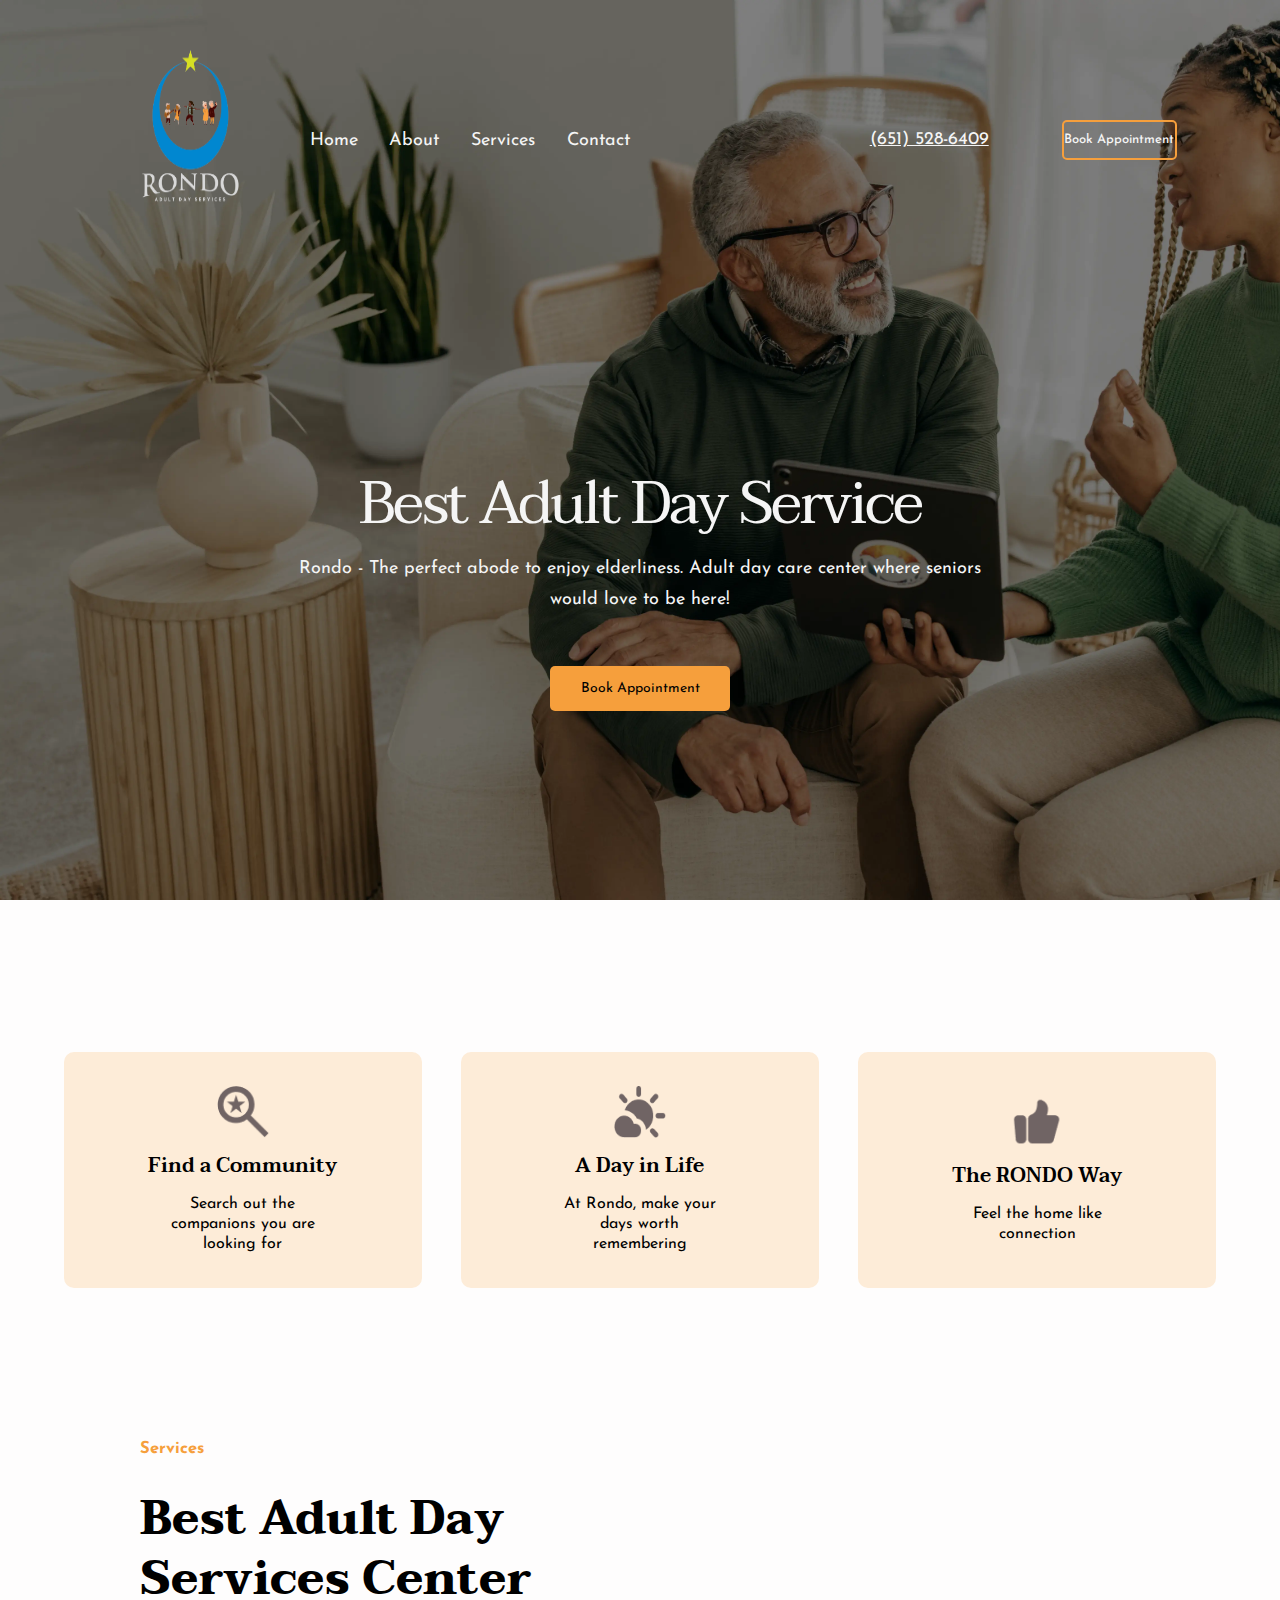
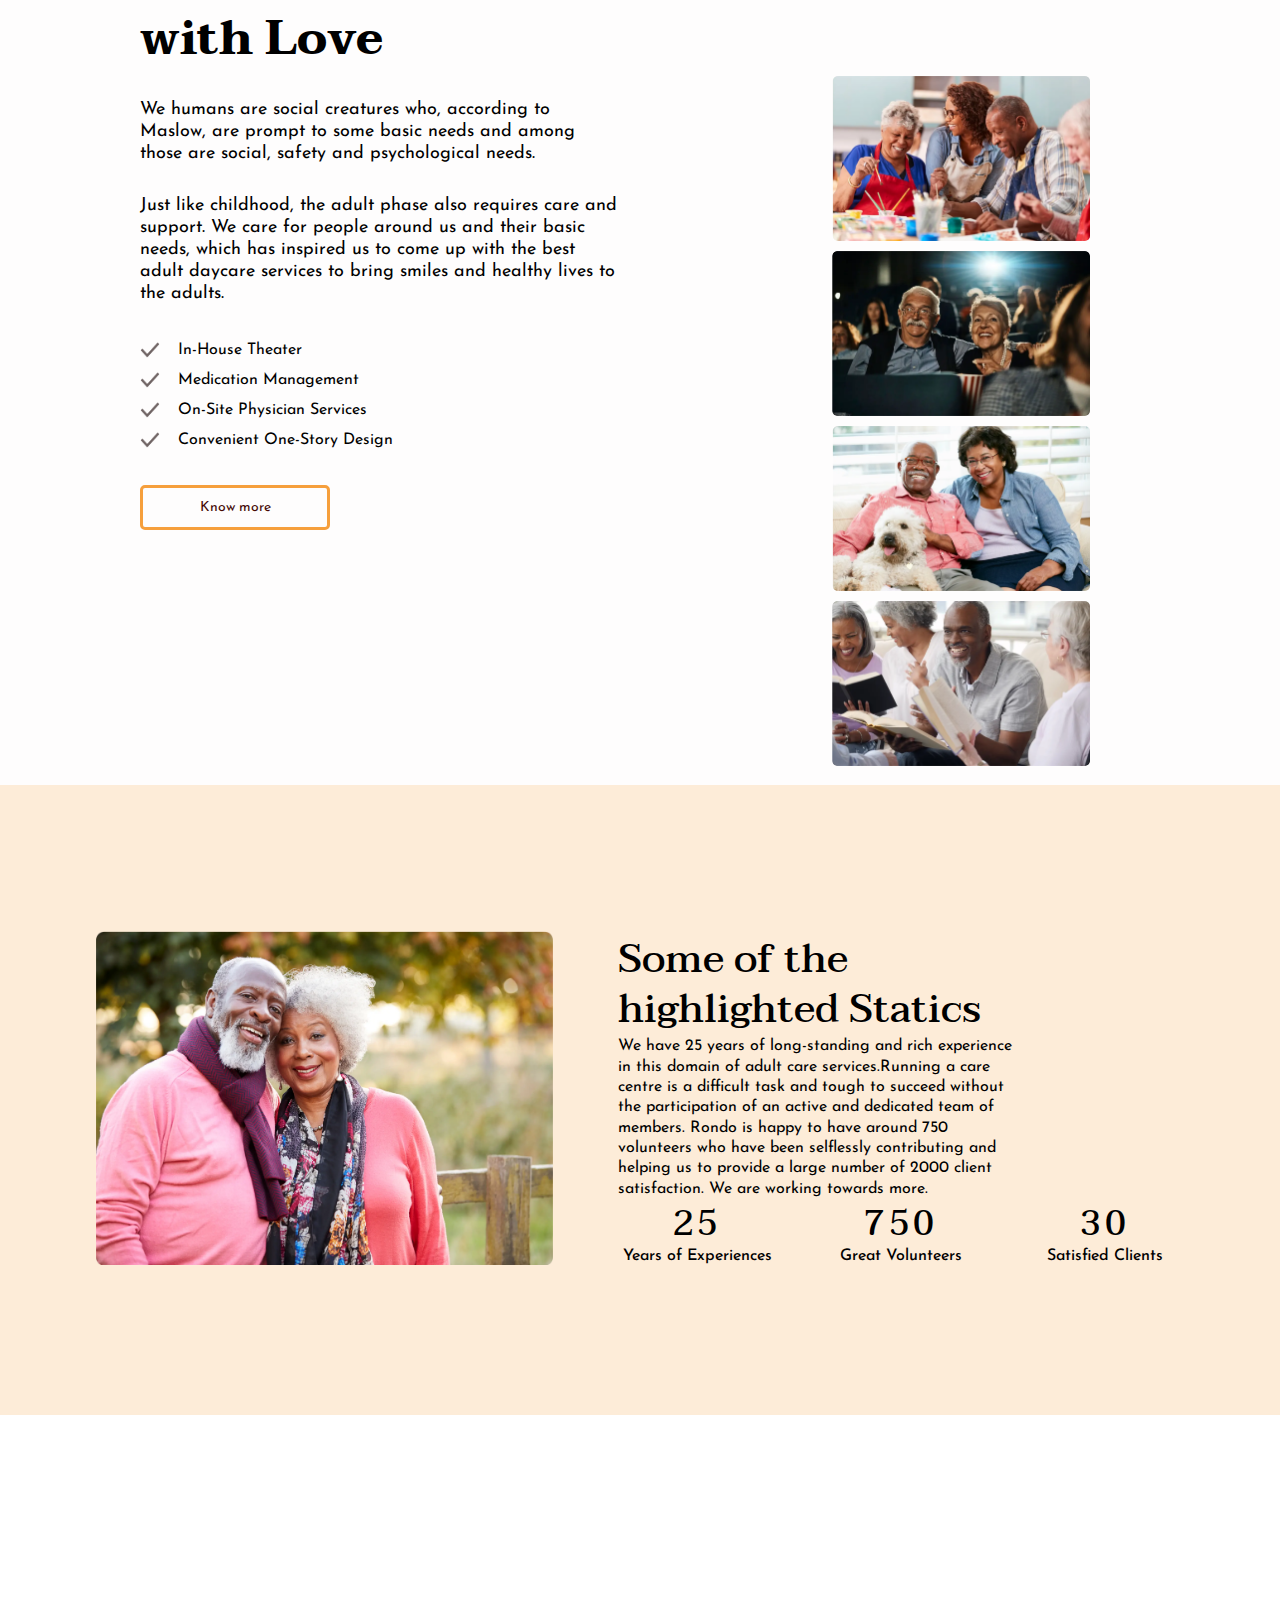
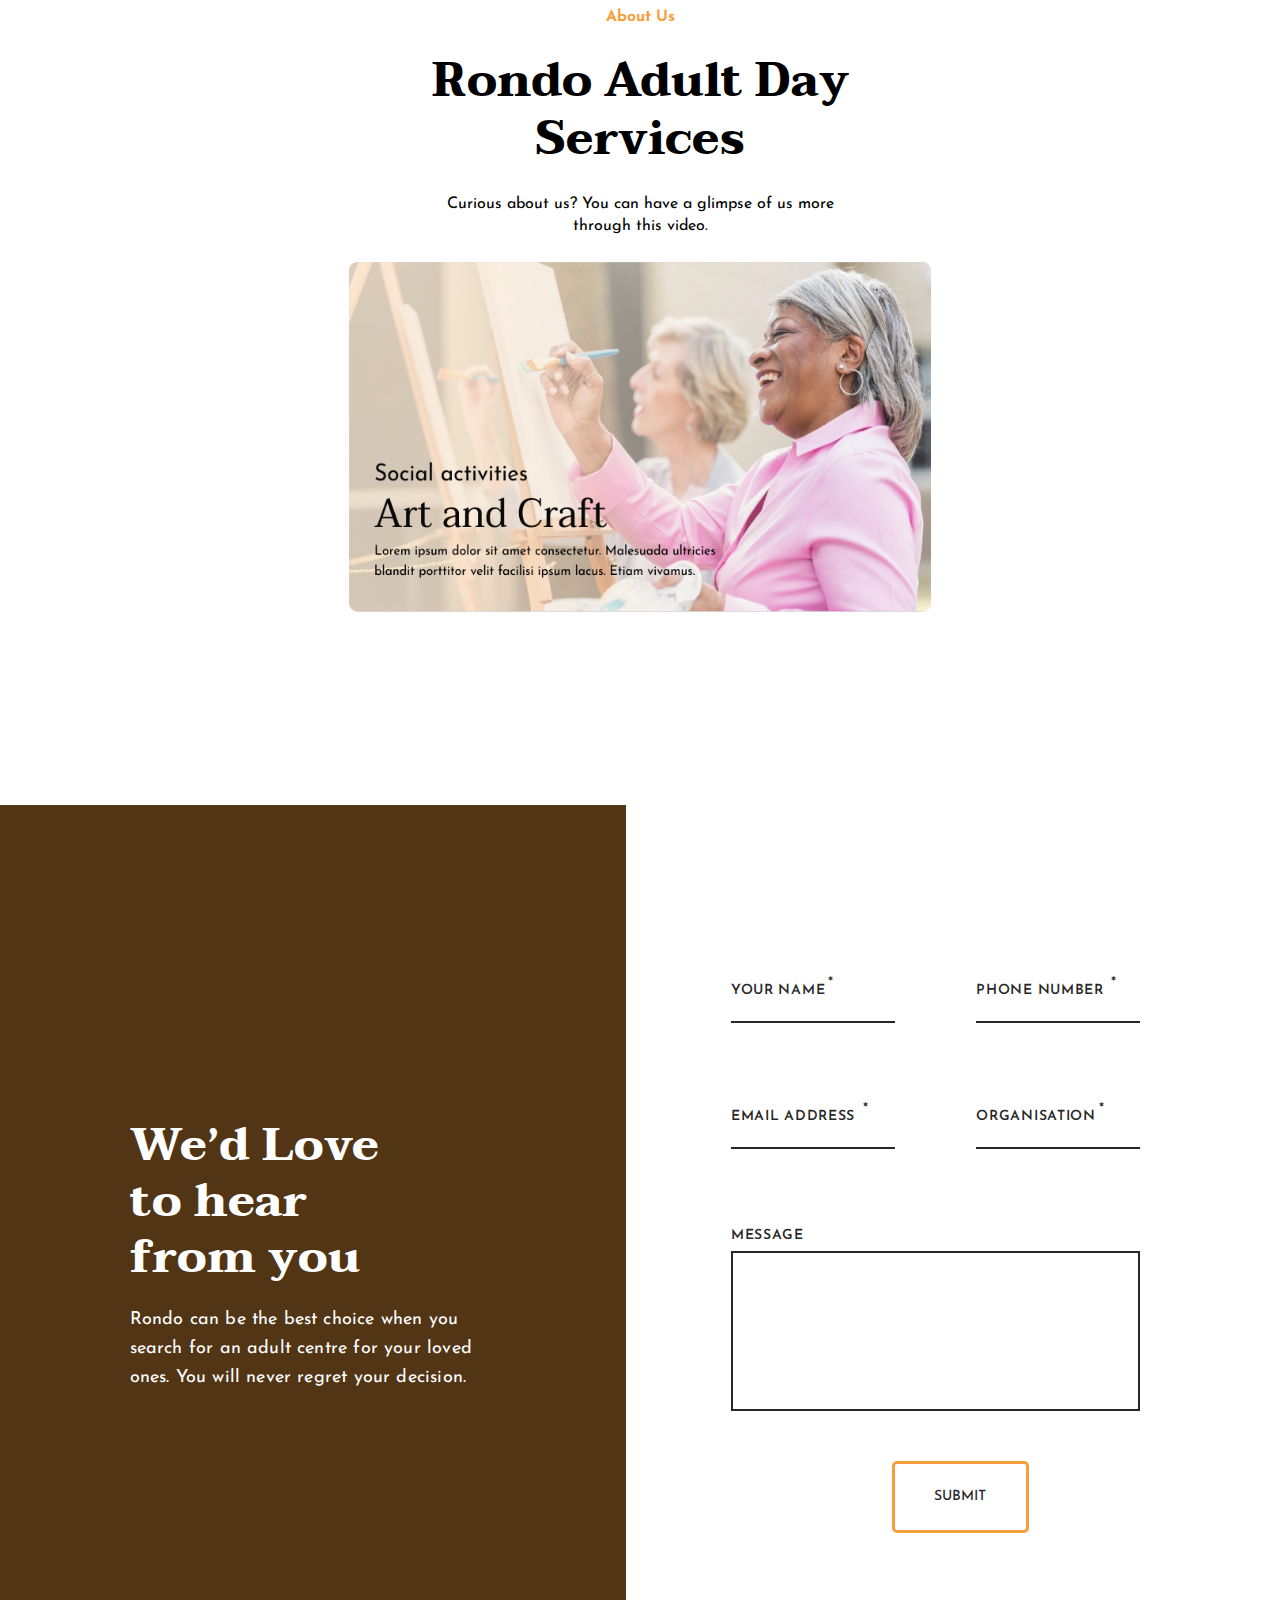
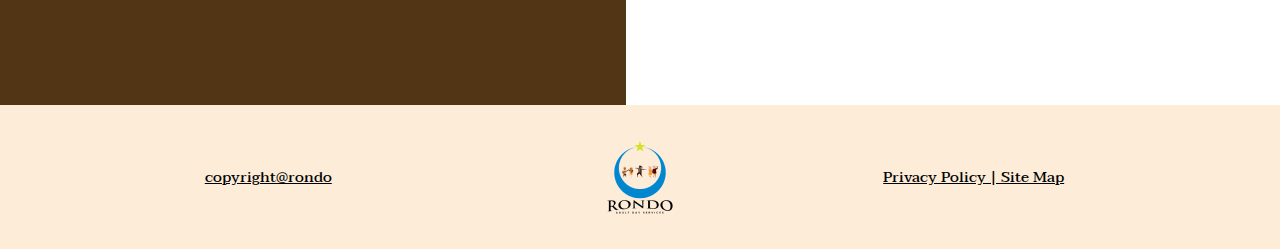
==== commit 0940f992: "Code updated" ====
--- a/index.html
+++ b/index.html
@@ -49,17 +49,11 @@
                 <h1>Best Adult Day Service</h1>
 
                 <p>
-                    Rondo- The perfect abode to enjoy elderliness. 
-                    Day care center where seniors would love to be here !
+                    Rondo - The perfect abode to enjoy elderliness. 
+                    Adult day care center where seniors would love to be here!
                 </p>
 
                 <a href="./index_contact.html" class="content_btn">Book Appointment</a>
-
-                <div class="dots">
-                    <div class="dot"></div>
-                    <div class="dot1"></div>
-                    <div class="dot1"></div>
-                </div>
             </div>
         </article>
     </section>
@@ -111,7 +105,7 @@
 
                 <p>
                     Just like childhood, the adult phase also requires care and support.
-                    We care for people around us and their basic needs, which has inspired us to come up with the best adult daycare services to bring smiles and healthy lives to the adults 
+                    We care for people around us and their basic needs, which has inspired us to come up with the best adult daycare services to bring smiles and healthy lives to the adults. 
                 </p>
             </article>
 
--- a/style.css
+++ b/style.css
@@ -200,33 +200,6 @@
     color: #F5F5F5;
 }
 
-
-.hero_article .hero_content .dots{
-    width: 8%;
-    display: flex;
-    justify-content: space-between;
-    align-items: center;
-    cursor: pointer;
-}
-
-.hero_article .hero_content .dots .dot{
-    width: 10px;
-    height: 10px;
-    border-radius: 50%;
-    background: #F69F3C;
-    transform: translateY(80px);
-}
-
-.hero_article .hero_content .dots .dot1{
-    width: 10px;
-    height: 10px;
-    border-radius: 50%;
-    background: rgba(246, 159, 60, 0.36);
-    transform: translateY(80px);
-}
-
-
-
 /* Card Section  */
 .card_container{
     /* border: 2px solid black;  */
@@ -330,7 +303,6 @@
 
 .service_container .content_wrapper .heading{
     /* border: 1px solid black; */
-    width: 70%;
     font-family: 'Taviraj';
     font-style: normal;
     font-weight: 200;
--- a/media.css
+++ b/media.css
@@ -233,18 +233,6 @@
         font-size: 14px;
         margin-top: 30px;
     }
-    
-    .hero_article .hero_content .dots{
-        width: 12%;
-    }
-    
-    .hero_article .hero_content .dots .dot{
-        transform: translateY(50px);
-    }
-    
-    .hero_article .hero_content .dots .dot1{
-        transform: translateY(50px);
-    }
 }
 
 @media (max-width: 380px){
@@ -285,18 +273,6 @@
         height: 40px;
         font-size: 12px;
         margin-top: 28px;
-    }
-    
-    .hero_article .hero_content .dots{
-        width: 14%;
-    }
-    
-    .hero_article .hero_content .dots .dot{
-        transform: translateY(40px);
-    }
-    
-    .hero_article .hero_content .dots .dot1{
-        transform: translateY(40px);
     }
 }
 
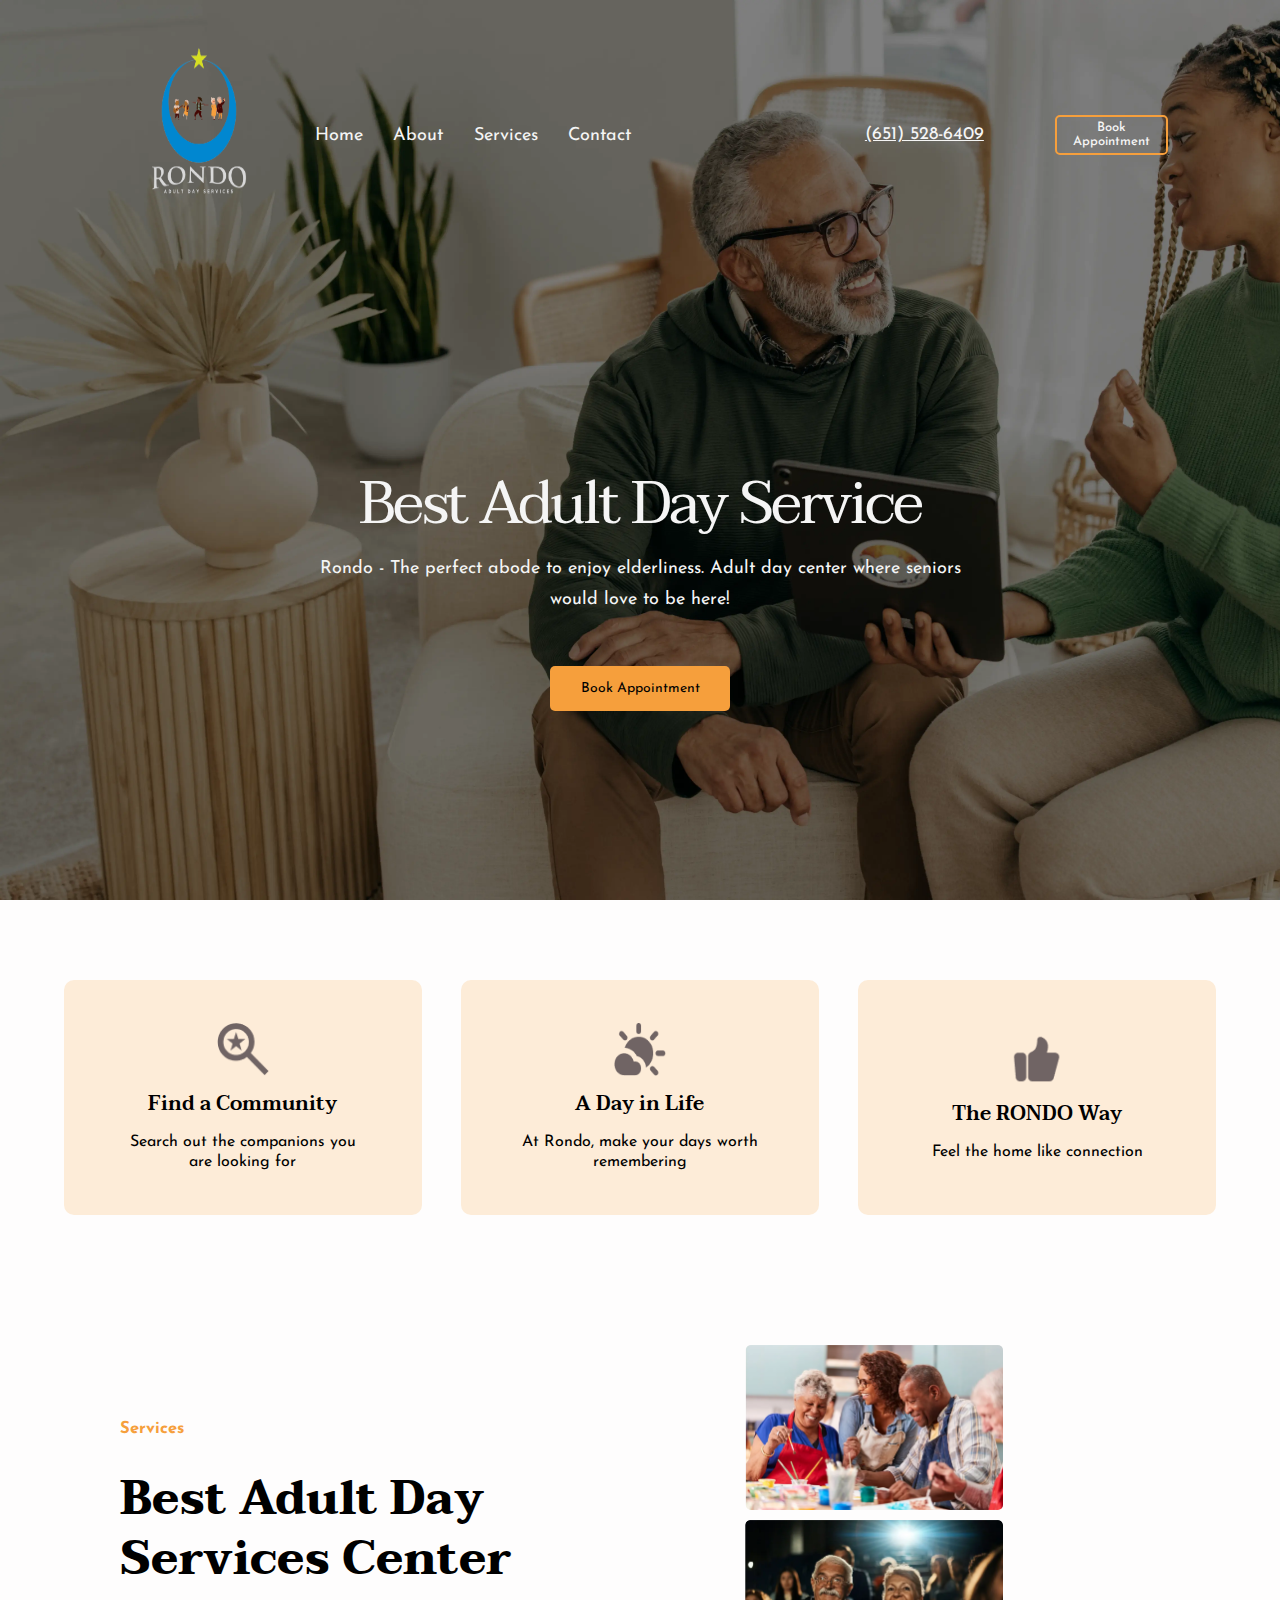
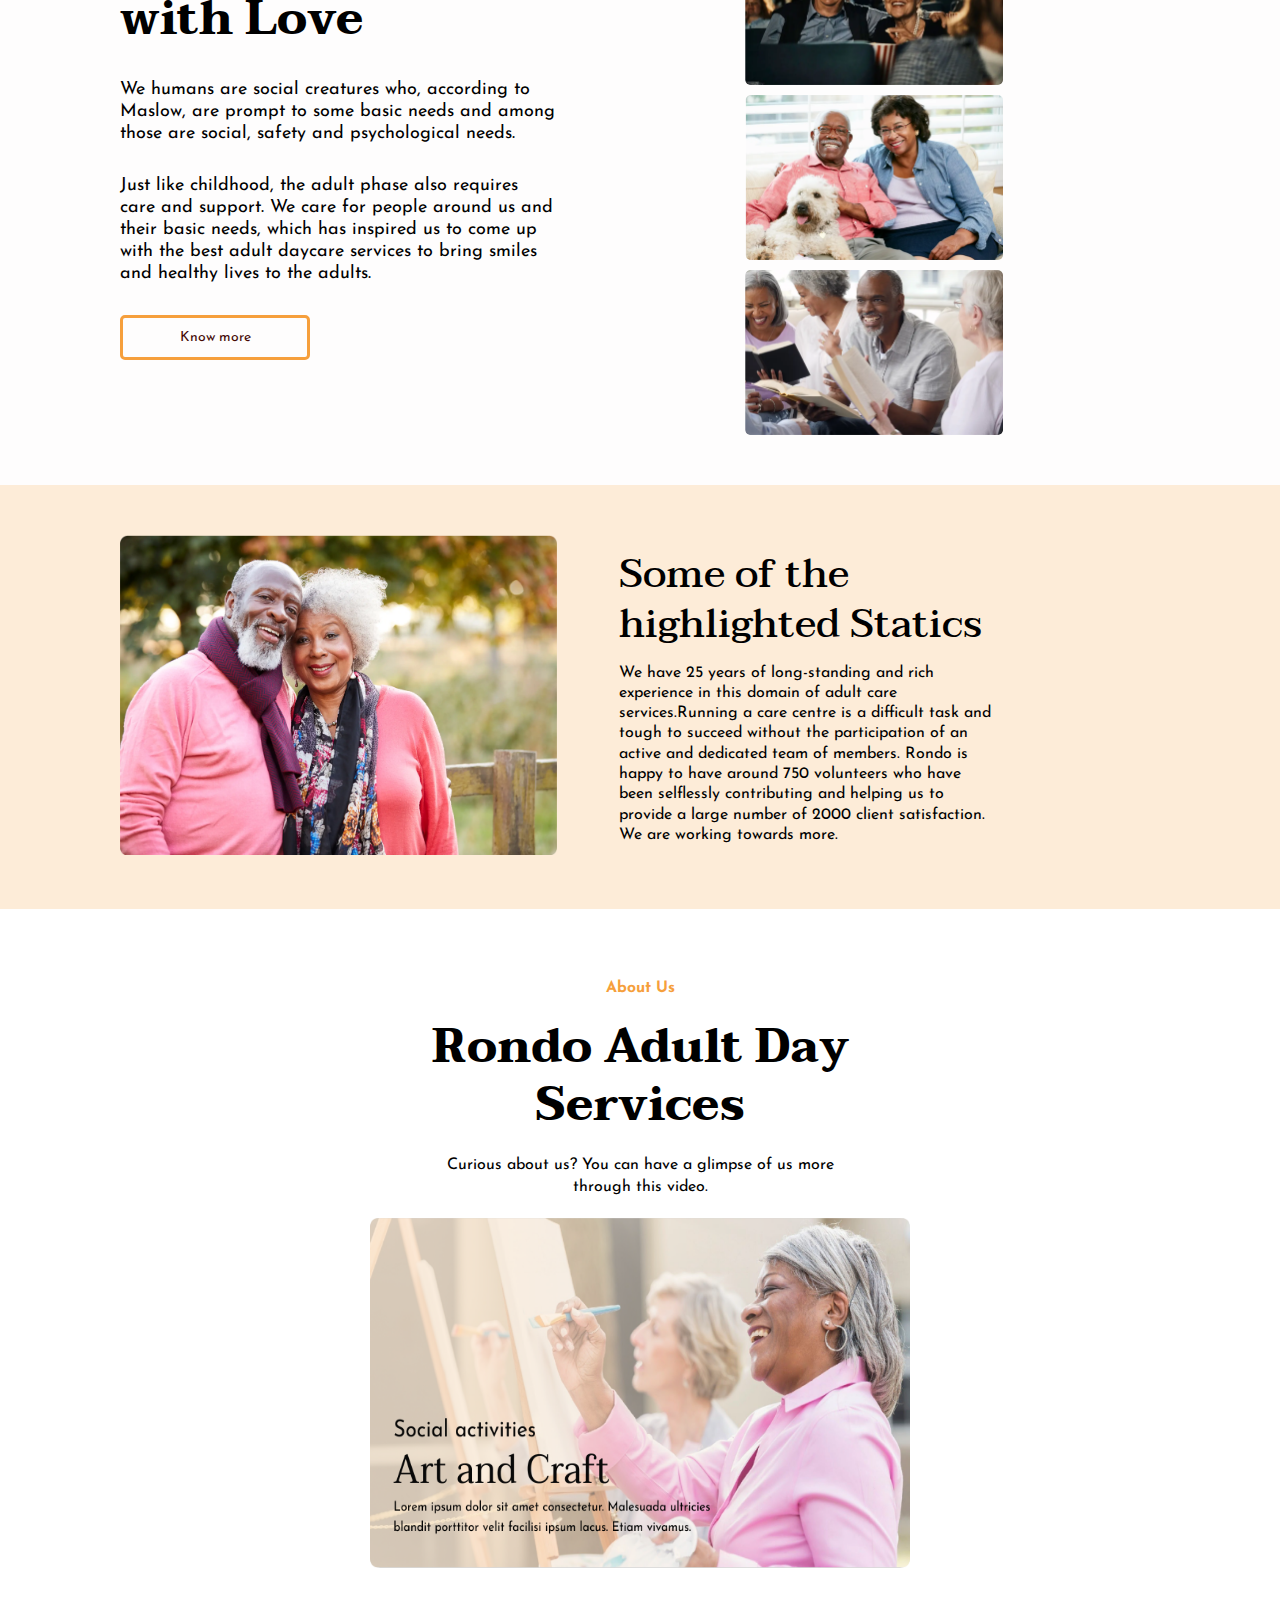
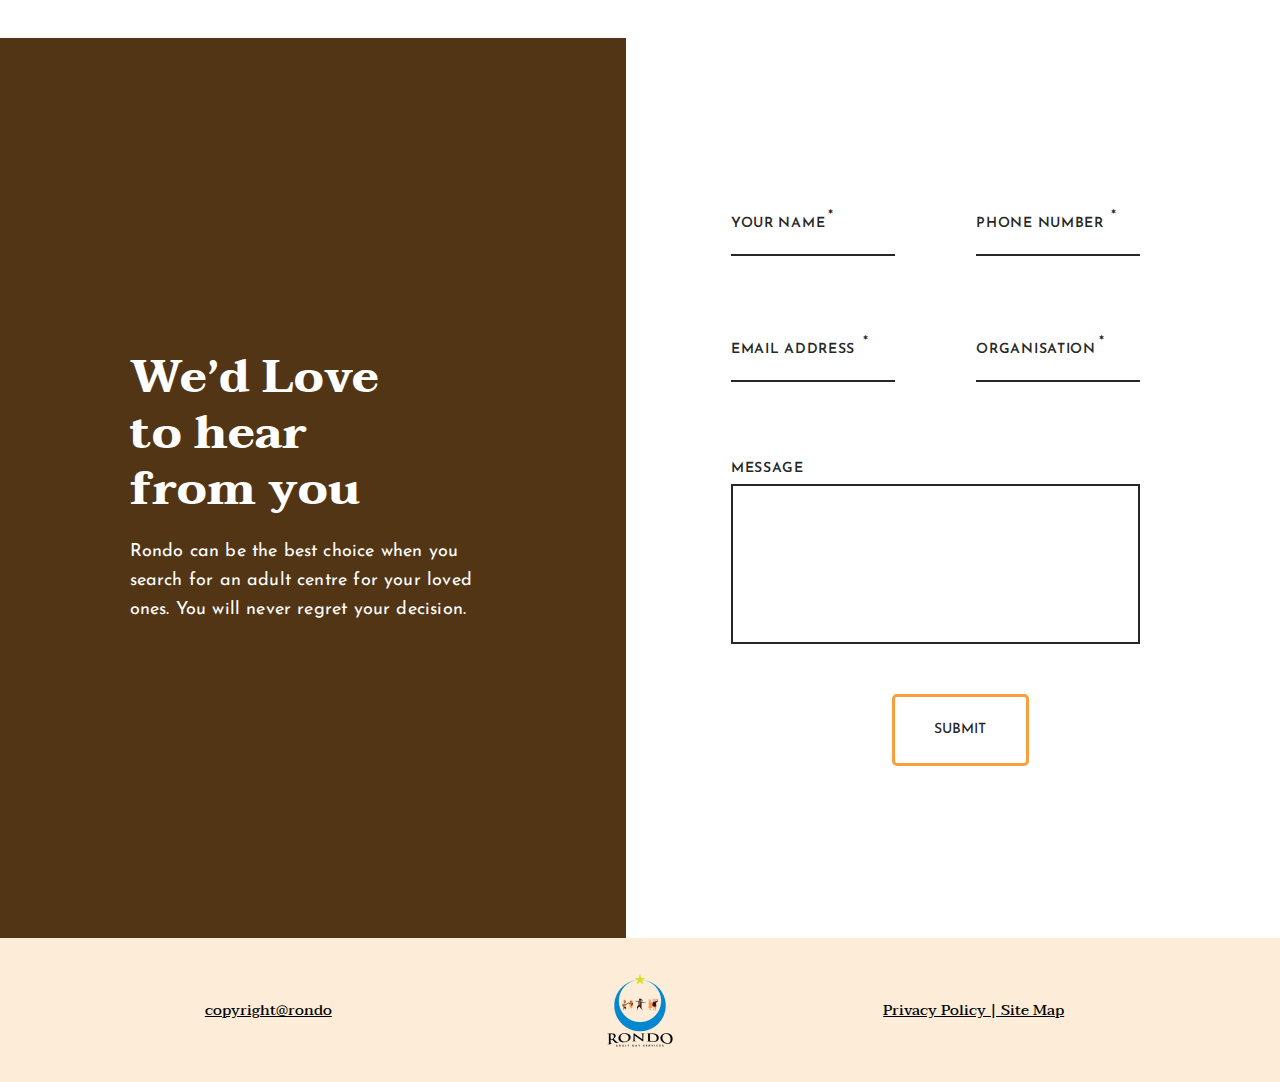
==== commit cb5da94e: "code updated" ====
--- a/index.html
+++ b/index.html
@@ -50,7 +50,7 @@
 
                 <p>
                     Rondo - The perfect abode to enjoy elderliness. 
-                    Adult day care center where seniors would love to be here!
+                    Adult day center where seniors would love to be here!
                 </p>
 
                 <a href="./index_contact.html" class="content_btn">Book Appointment</a>
@@ -109,29 +109,6 @@
                 </p>
             </article>
 
-
-            <div class="facilities_wrapper">
-                <div class="facilities">
-                    <img src="./Images/Tick Icon.png" alt="tick_icon">
-                    <p>In-House Theater</p>
-                </div>
-
-                <div class="facilities">
-                    <img src="./Images/Tick Icon.png" alt="tick_icon">
-                    <p>Medication Management</p>
-                </div>
-
-                <div class="facilities">
-                    <img src="./Images/Tick Icon.png" alt="tick_icon">
-                    <p>On-Site Physician Services</p>
-                </div>
-
-                <div class="facilities">
-                    <img src="./Images/Tick Icon.png" alt="tick_icon">
-                    <p>Convenient One-Story Design</p>
-                </div>
-            </div>
-
             <div class="service_btn">
                 <a href="#">Know more</a>
             </div>
@@ -166,22 +143,6 @@
                     We have 25 years of long-standing and rich experience in this domain of adult care services.Running a care centre is a difficult task and tough to succeed without the participation of an active and dedicated team of members. Rondo is happy to have around 750 volunteers who have been selflessly contributing and helping us to provide a large number of 2000 client satisfaction. We are working towards more.
                 </p>
     
-                <div class="records_wrapper">
-                    <div class="records">
-                        <h2>25</h2>
-                        <span>Years of Experiences</span>
-                    </div>
-
-                    <div class="records">
-                        <h2>750</h2>
-                        <span>Great Volunteers</span>
-                    </div>
-
-                    <div class="records">
-                        <h2>30</h2>
-                        <span>Satisfied Clients</span>
-                    </div>
-                </div>
             </article>
         </div>
     </section>
--- a/style.css
+++ b/style.css
@@ -31,7 +31,7 @@
     justify-content: center;
     align-items: center;
     gap: 8px;
-    padding: 10px 110px 0px 110px;
+    padding: 10px 120px;
 }
 
 /* Hamburger CSS */
@@ -202,13 +202,14 @@
 
 /* Card Section  */
 .card_container{
-    /* border: 2px solid black;  */
-    width: 100%;
-    height: 60vh;
+    /* border: 2px solid black; */
+    width: 100%;
+    height: auto;
     background: #fefdfd;
     display: flex;
     align-items: center;
     justify-content: center;
+    padding: 5rem 0rem;
 }
 
 .card_container .card_wrapper{
@@ -258,7 +259,7 @@
 }
 
 .card_container .card_wrapper .card p{
-    width: 164px;
+    width: 15rem;
     font-family: 'Josefin Sans';
     font-weight: 400;
     font-size: 16px;
@@ -273,11 +274,12 @@
 .service_container{
     /* border: 1px solid black; */
     width: 100%;
-    height: 105vh;
-    display: flex;
+    height: auto;
+    display: flex;
+    align-items: center;
     gap: 25px;
     background: #fefdfd;
-    padding: 0px  0px 0px 140px;
+    padding: 50px 120px;
 }
 
 .service_container .content_wrapper{
@@ -383,7 +385,6 @@
     border: none;
 }
 
-
 .service_container .image_wrapper{
     /* border: 1px solid black;  */
     width: 60%;
@@ -421,7 +422,8 @@
 .highlighted_container{
     /* border: 1px solid black; */
     width: 100%;
-    height: 70vh;
+    height: auto;
+    padding: 50px 120px;
     display: flex;
     justify-content: center;
     align-items: center;
@@ -430,7 +432,6 @@
 
 .highlighted_container .highlighted_wrapper{
     /* border: 1px solid black; */
-    width: 85%;
     display: flex;
     justify-content: space-between;
     
@@ -516,20 +517,21 @@
 .aboutUs_container{
     /* border: 1px solid black; */
     width: 100%;
-    height: 110vh;
-    display: flex;
-    justify-content: center;
-    align-items: center;
+    height: auto;
+    display: flex;
+    justify-content: center;
+    align-items: center;
+    padding: 70px 120px;
 }
 
 .aboutUs_container .aboutUS_wrapper{
     /* border: 1px solid black; */
-    width: 70%;
-    display: flex;
-    flex-direction: column;
-    justify-content: center;
-    align-items: center;
-    gap: 25px;
+    width: 80%;
+    display: flex;
+    flex-direction: column;
+    justify-content: center;
+    align-items: center;
+    gap: 20px;
 }
 
 .aboutUs_container .aboutUS_wrapper .about_title{
--- a/media.css
+++ b/media.css
@@ -355,7 +355,7 @@
 @media (max-width: 480px){
     .service_container{
         /* border: 1px solid black; */
-        height: 130vh;
+        height: auto;
         display: flex;
         flex-direction: column;
         gap: 30px;
@@ -452,7 +452,7 @@
 @media (max-width: 390px){
     .service_container{
         /* border: 1px solid black; */
-        height: 125vh;
+        height: auto;
     }
 
     .service_container .content_wrapper{
@@ -531,7 +531,7 @@
 @media (max-width: 388px){
     .service_container{
         /* border: 1px solid black; */
-        height: 130vh;
+        height: auto;
     }
     
     .service_container .image_wrapper .images .SerImg{
@@ -542,7 +542,7 @@
 @media (max-height: 580px){
     .service_container{
         /* border: 1px solid black; */
-        height: 180vh;
+        height: auto;
         gap: 10px;
         margin-top: 20px;
     }
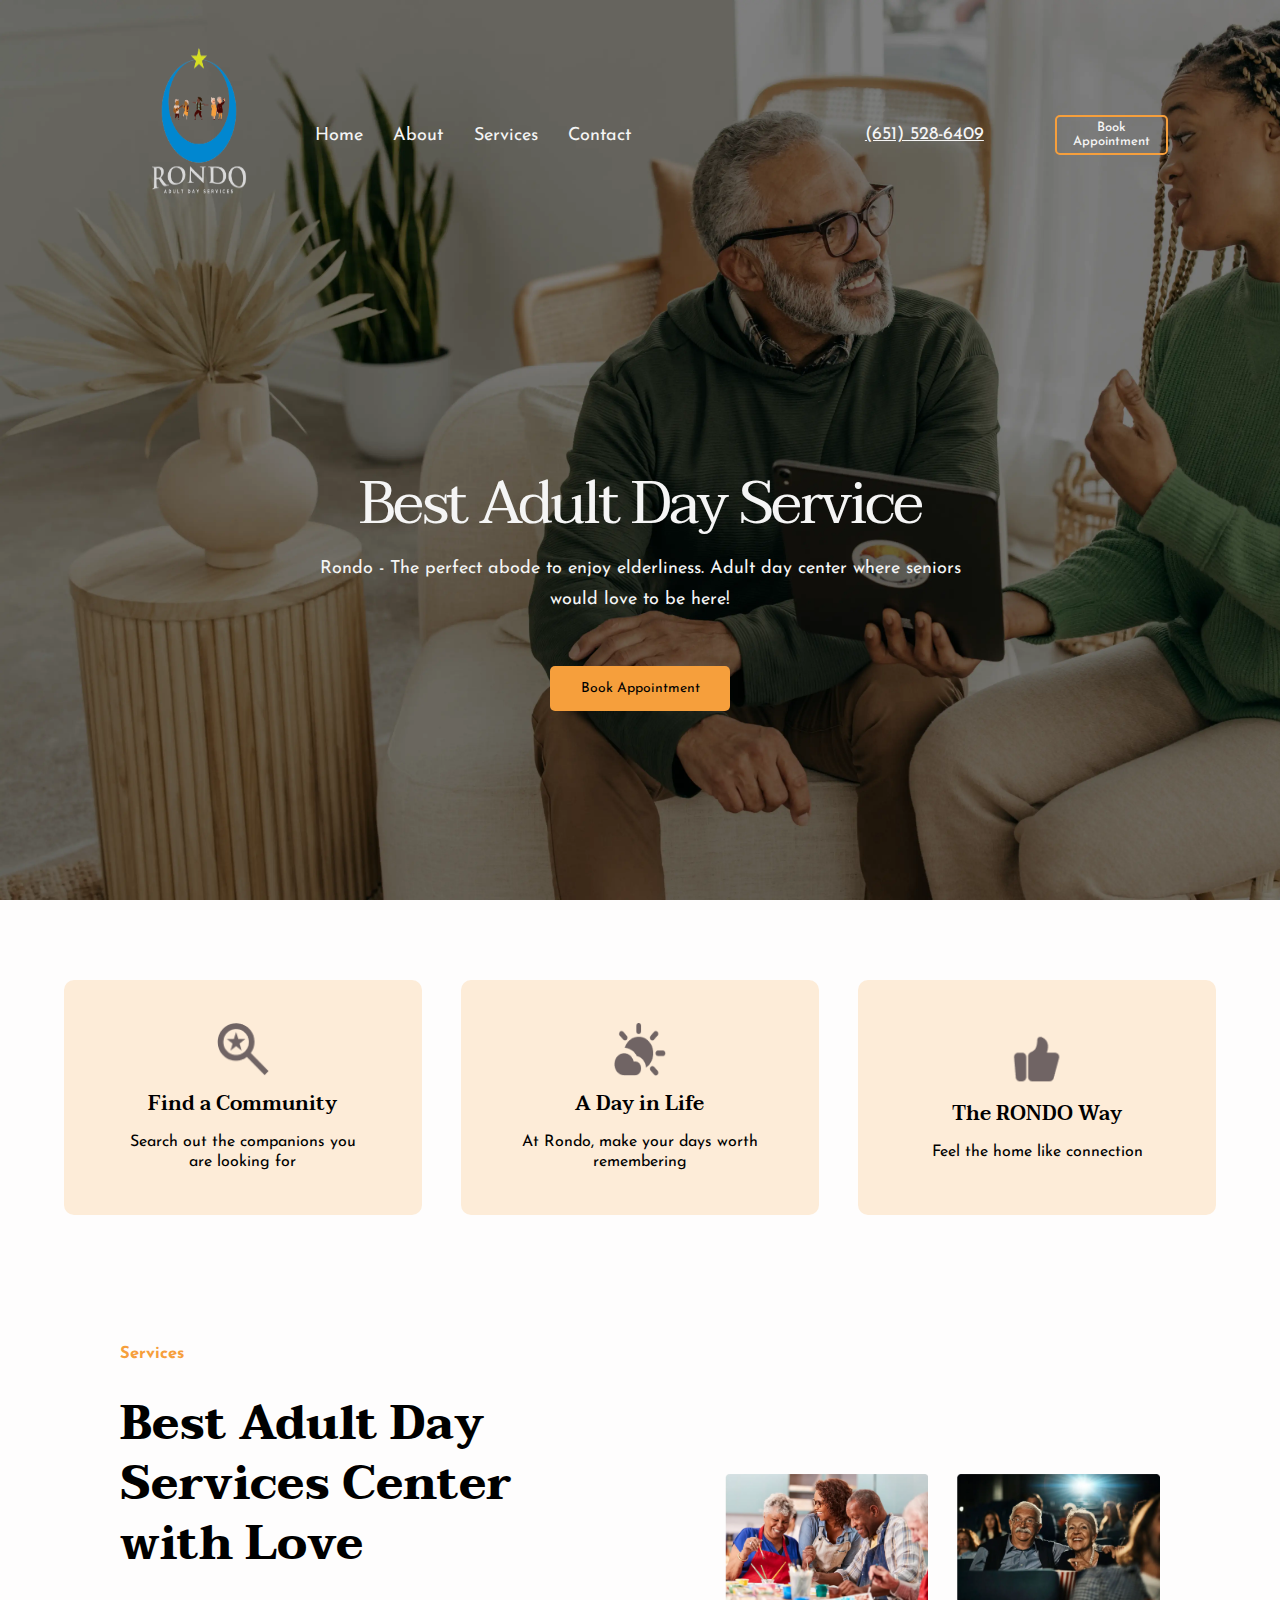
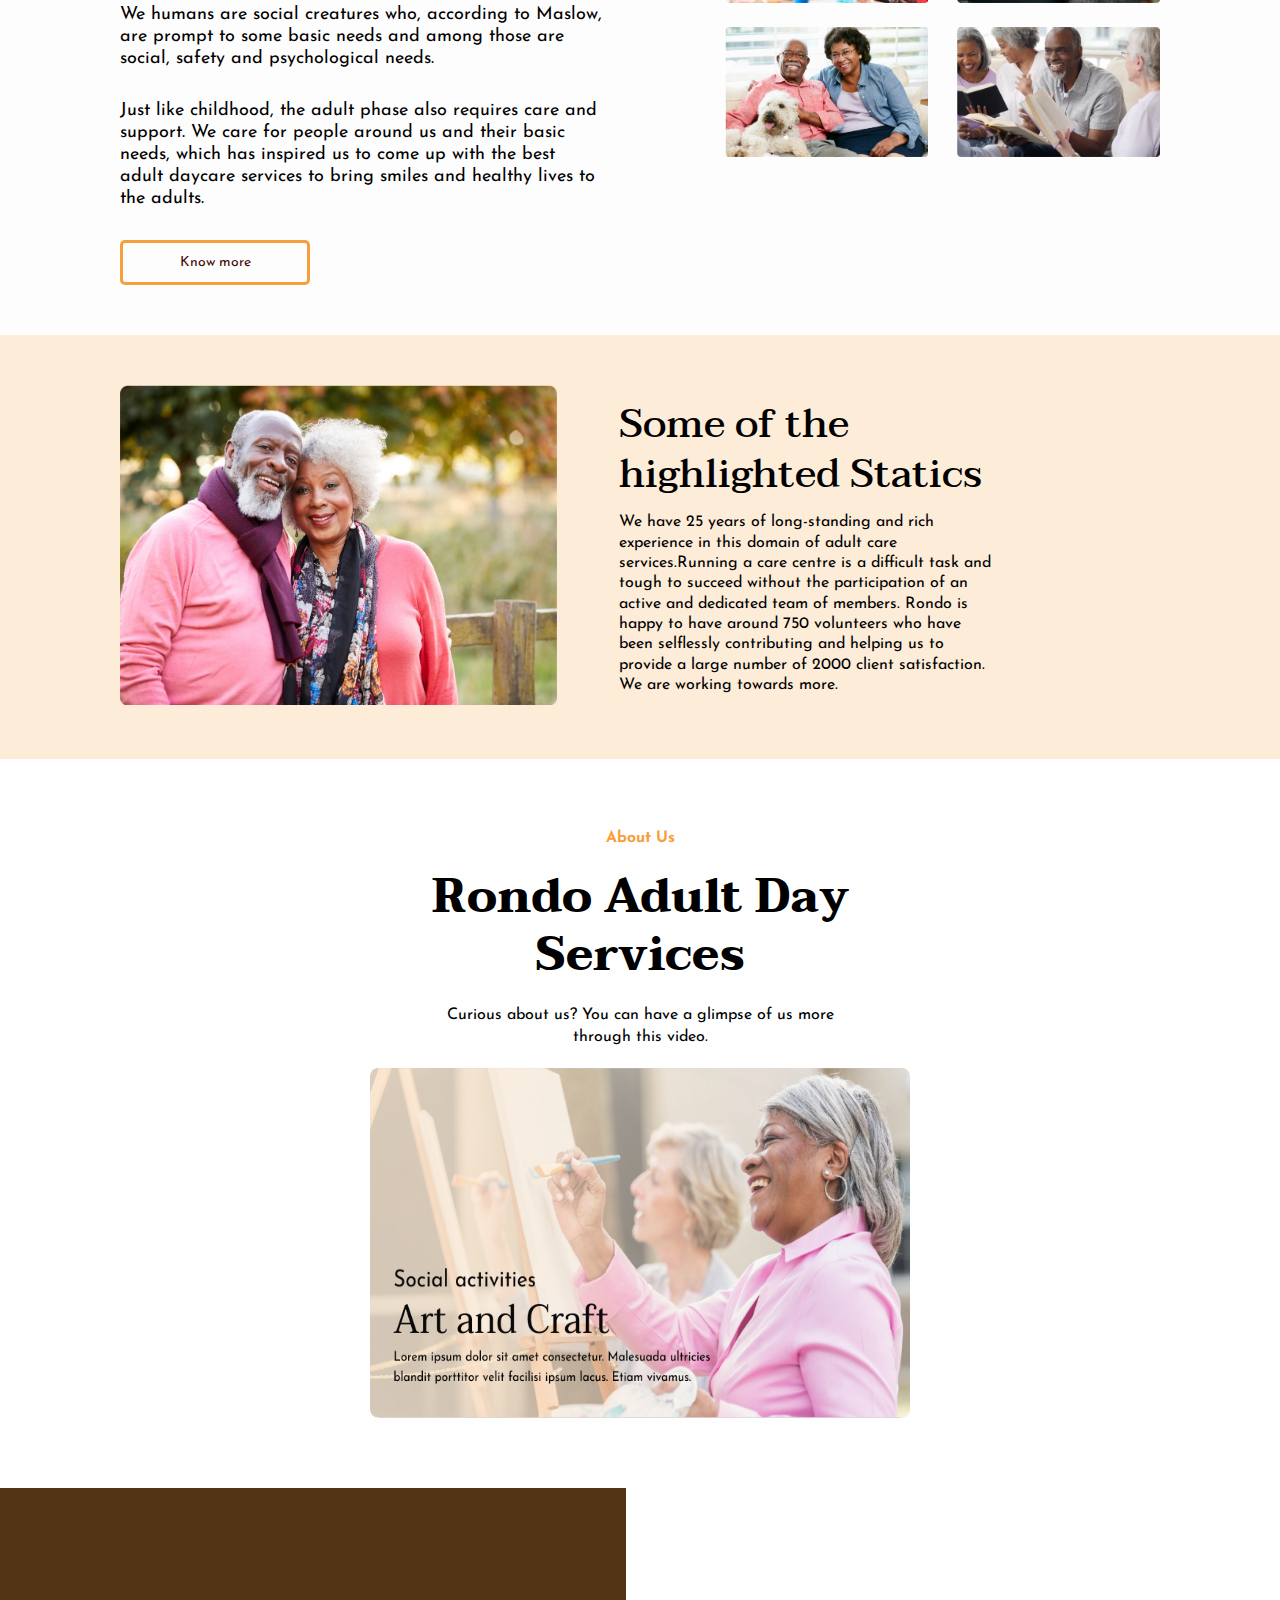
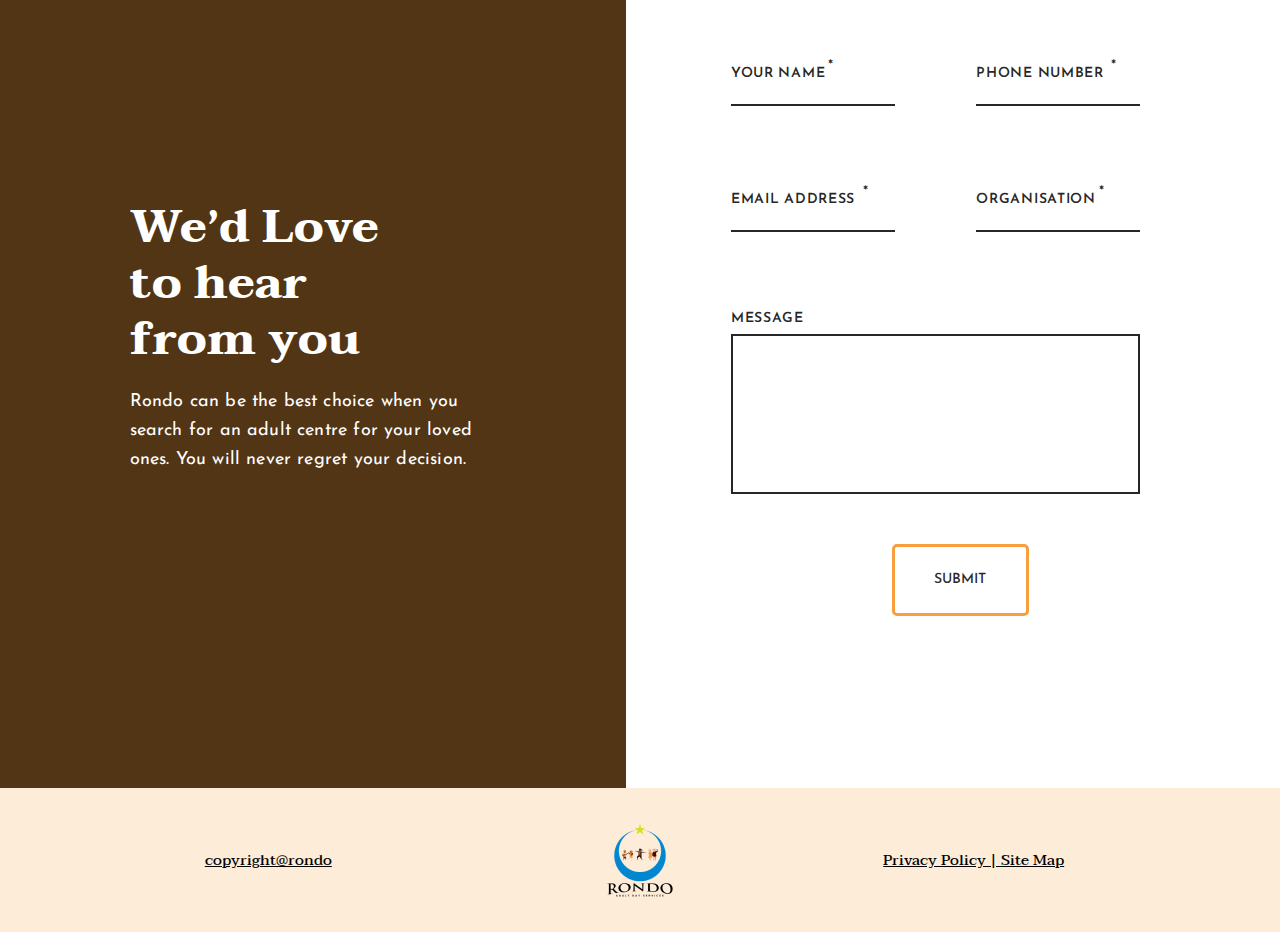
==== commit e0cc9553: "page names and home page code updated" ====
--- a/index.html
+++ b/index.html
@@ -25,9 +25,9 @@
                 <div class="navbar_links">
                     <ul>
                         <li><a href="index.html">Home</a></li>
-                        <li><a href="index_about.html">About</a></li>
-                        <li><a href="index_services.html">Services</a></li>
-                        <li><a href="index_contact.html">Contact</a></li>
+                        <li><a href="about.html">About</a></li>
+                        <li><a href="services.html">Services</a></li>
+                        <li><a href="contact.html">Contact</a></li>
                     </ul>
                 </div>
 
@@ -120,11 +120,13 @@
                 <img src="./Images/Webp/Service Image1.webp" alt="Service_image">
 
                 <img src="./Images/Webp/Service Image2.webp" alt="Service_image">
-
+            </div>
+
+            <div class="images">
                 <img src="./Images/Webp/Service Image3.webp" alt="Service_image" class="SerImg">
 
                 <img src="./Images/Webp/Service Image4.webp" alt="Service_image" class="SerImg">
-            </div>
+            </div> 
         </div>
     </section>
 
--- a/style.css
+++ b/style.css
@@ -385,36 +385,33 @@
     border: none;
 }
 
-.service_container .image_wrapper{
-    /* border: 1px solid black;  */
-    width: 60%;
-    height: 100%;
-    display: flex;
-    align-items: center;
-}
-
-.service_container .image_wrapper .images{
-    /* border: 1px solid black;   */
-    width: 78%;
-    height: 50%;
-    display: flex;
-    justify-content: center;
-    flex-wrap: wrap;
-    gap: 10px;
-    padding-left: 4px;
-    margin-left: 50px;
-}
-
-.service_container .image_wrapper .images img{
-    width: 258.3px;
-    height: 165.03px;
-    border-radius: 5px;
-    transition: all 0.5s;
-}
-
-.service_container .image_wrapper .images img:hover{
+
+.service_container .image_wrapper {
+    /* border: 1px solid black; */
+    width: 50%;
+    display: flex;
+    flex-direction: column;
+    gap: 1.50rem;
+}
+
+.service_container .image_wrapper .images {
+    /* border: 2px solid black; */
+    width: 100%;
+    display: flex;
+    justify-content: flex-end;
+    gap: 1.8rem;
+}
+
+.service_container .image_wrapper .images img {
+    width: 40%;
+    cursor: pointer;
+    transition: all .5s linear;
+}
+
+.service_container .image_wrapper .images img:hover {
     transform: scale(1.1);
 }
+
 
 
 
--- a/media.css
+++ b/media.css
@@ -352,210 +352,7 @@
 
 
 /* service section */
-@media (max-width: 480px){
-    .service_container{
-        /* border: 1px solid black; */
-        height: auto;
-        display: flex;
-        flex-direction: column;
-        gap: 30px;
-        padding: 0px 0px 0px 30px;
-        margin-top: 330px;
-    }
-
-    .service_container .content_wrapper{
-        /* border: 1px solid black; */
-        width: 100%;
-        height: 100%;
-        gap: 15px;
-    }
-    
-    .service_container .content_wrapper .title{
-        /* border: 1px solid black;  */
-        font-size: 22px;
-        line-height: 19px;
-        color: #F69F3C;
-    }
-    
-    .service_container .content_wrapper .heading{
-        /* border: 1px solid black; */
-        width: 80%;
-        font-size: 30px;
-        line-height: 45px;
-    }
-    
-    .service_container .content_wrapper .service_article{
-        /* border: 1px solid black; */
-        width: 86%;   
-        gap: 12px;
-    }
-    
-    .service_container .content_wrapper .service_article p{
-        font-size: 16px;
-        line-height: 20px;
-    }
-    
-    .service_container .content_wrapper .facilities_wrapper .facilities{
-        /* border: 1px solid black;  */
-        width: 350px;
-        height: 30px;
-    }
-    
-    .service_container .content_wrapper .facilities_wrapper .facilities img{
-        width: 20.38px;
-        height: 15.03px;
-    }
-    
-    .service_container .content_wrapper .facilities_wrapper p{
-        font-size: 16px;
-    }
-    
-    .service_container .content_wrapper .service_btn{
-        width: 180px;
-        height: 45px;
-    }
-    
-    .service_container .content_wrapper .service_btn a{
-        font-size: 15px;
-    }
-    
-    
-    .service_container .image_wrapper{
-        /* border: 1px solid black;  */
-        width: 100%;
-        height: 50%;
-        display: flex;
-        align-items: flex-start;
-        justify-content: flex-start;
-    }
-    
-    .service_container .image_wrapper .images{
-        /* border: 1px solid black; */
-        width: 470px;
-        height: 90%;
-        display: flex;
-        justify-content: flex-start;
-        align-items: center;
-        flex-wrap: wrap;
-        margin-top: 30px;
-        transform: translateX(-50px);
-    }
-    
-    .service_container .image_wrapper .images img{
-        width: 48%;
-        height: 130.03px;
-        border-radius: 5px;
-        transition: all 0.5s;
-    }
-}
-
-@media (max-width: 390px){
-    .service_container{
-        /* border: 1px solid black; */
-        height: auto;
-    }
-
-    .service_container .content_wrapper{
-        /* border: 1px solid black;  */
-        gap: 15px;
-    }
-    
-    .service_container .content_wrapper .title{
-        /* border: 1px solid black;  */
-        font-size: 20px;
-    }
-    
-    .service_container .content_wrapper .heading{
-        /* border: 1px solid black; */
-        width: 100%;
-        font-size: 25px;
-        line-height: 40px;
-    }
-    
-    .service_container .content_wrapper .service_article{
-        /* border: 1px solid black; */
-        width: 90%;   
-        gap: 12px;
-    }
-    
-    .service_container .content_wrapper .service_article p{
-        font-size: 15px;
-        line-height: 18px;
-    }
-    
-    .service_container .content_wrapper .facilities_wrapper .facilities{
-        /* border: 1px solid black;  */
-        width: 350px;
-        height: 30px;
-    }
-    
-    .service_container .content_wrapper .facilities_wrapper .facilities img{
-        width: 18.38px;
-        height: 12.03px;
-    }
-    
-    .service_container .content_wrapper .facilities_wrapper p{
-        font-size: 15px;
-    }
-    
-    .service_container .content_wrapper .service_btn{
-        width: 150px;
-        height: 40px;
-    }
-    
-    .service_container .content_wrapper .service_btn a{
-        font-size: 15px;
-    }
-    
-    
-    .service_container .image_wrapper{
-        /* border: 1px solid black;  */
-        width: 100%;
-        height: 52%;
-        margin-top: 30px;
-    }
-    
-    .service_container .image_wrapper .images{
-        /* border: 1px solid black;  */
-        height: 100%;
-        gap: 10px;
-        margin-top: 0px;
-    }
-    
-    .service_container .image_wrapper .images img{
-        width: 100%;
-        height: 150.03px;
-    }
-}
-
-@media (max-width: 388px){
-    .service_container{
-        /* border: 1px solid black; */
-        height: auto;
-    }
-    
-    .service_container .image_wrapper .images .SerImg{
-        display: none;
-    } 
-}
-
-@media (max-height: 580px){
-    .service_container{
-        /* border: 1px solid black; */
-        height: auto;
-        gap: 10px;
-        margin-top: 20px;
-    }
-
-    .service_container .image_wrapper{
-        /* border: 1px solid black;  */
-        width: 100%;
-        height: 60%;
-        display: flex;
-        align-items: flex-start;
-        justify-content: flex-start;
-    }
-}
+
 
 
 /* highlighted section */
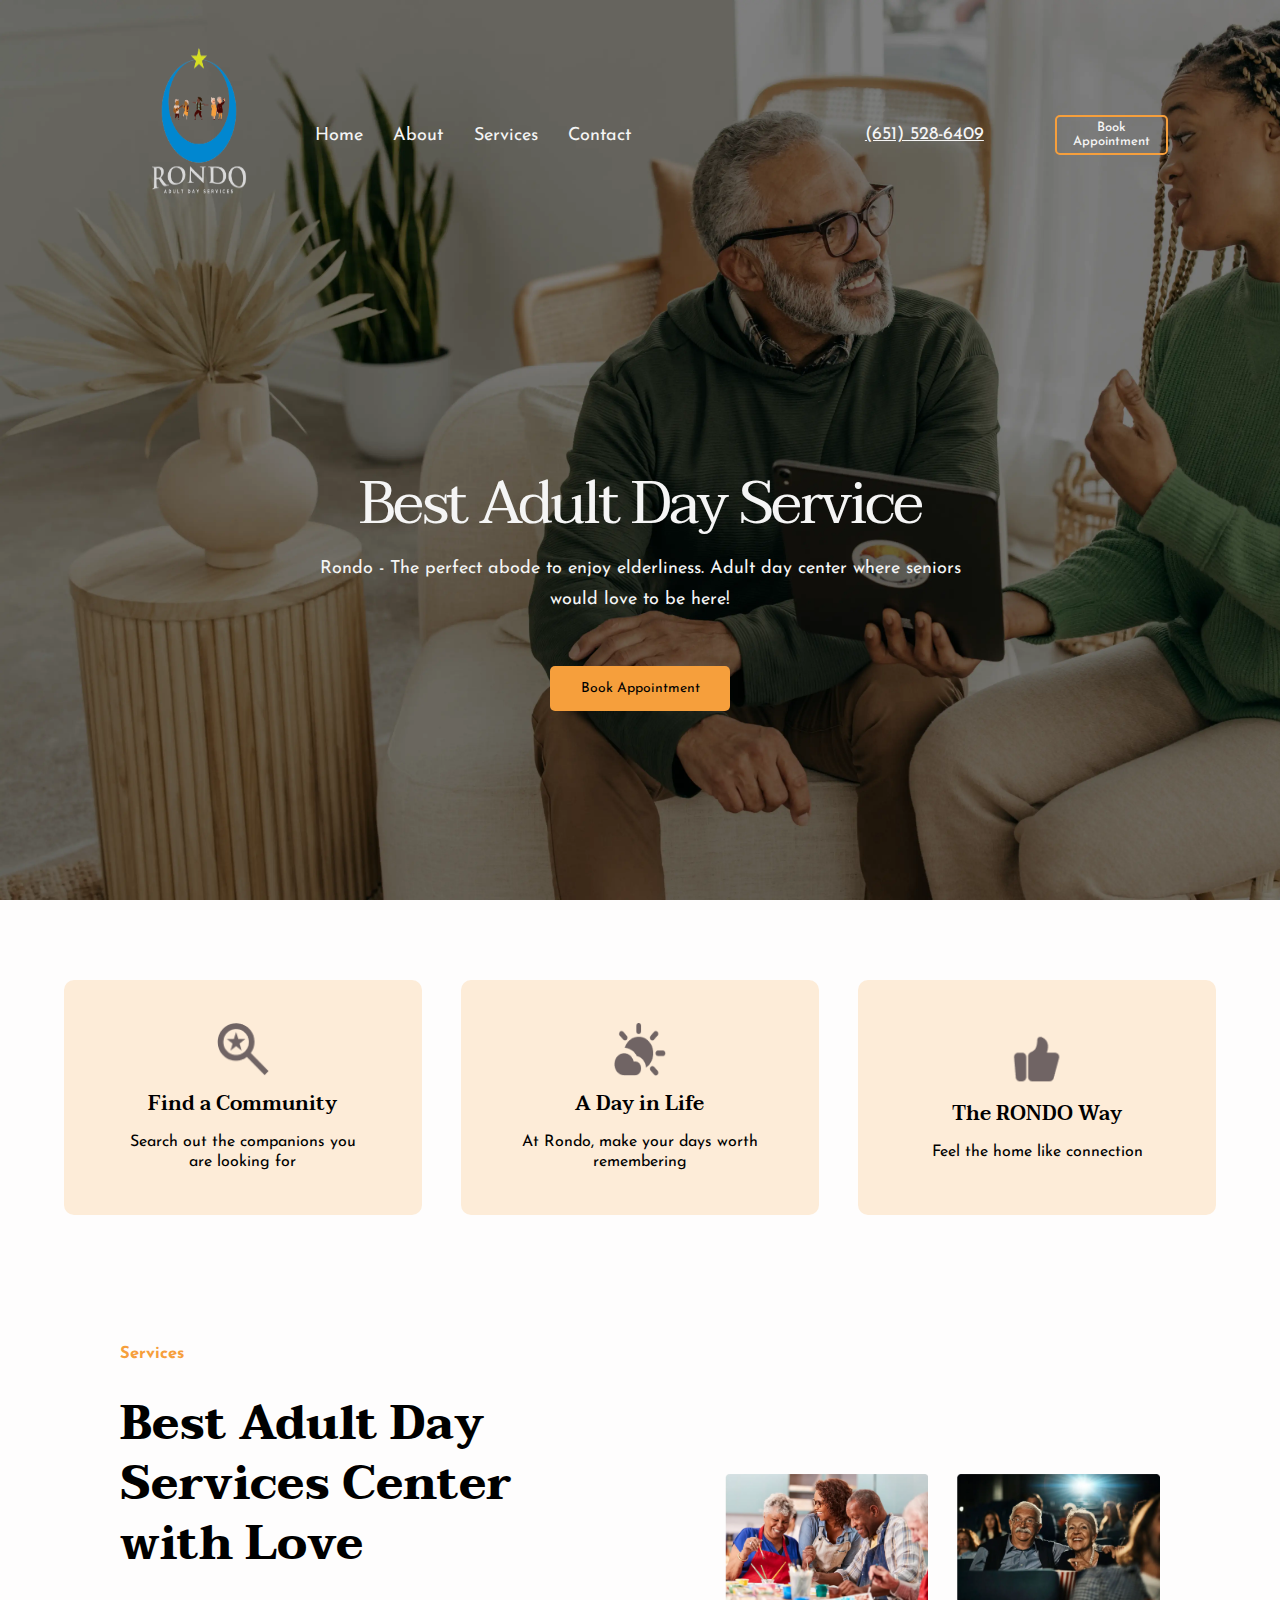
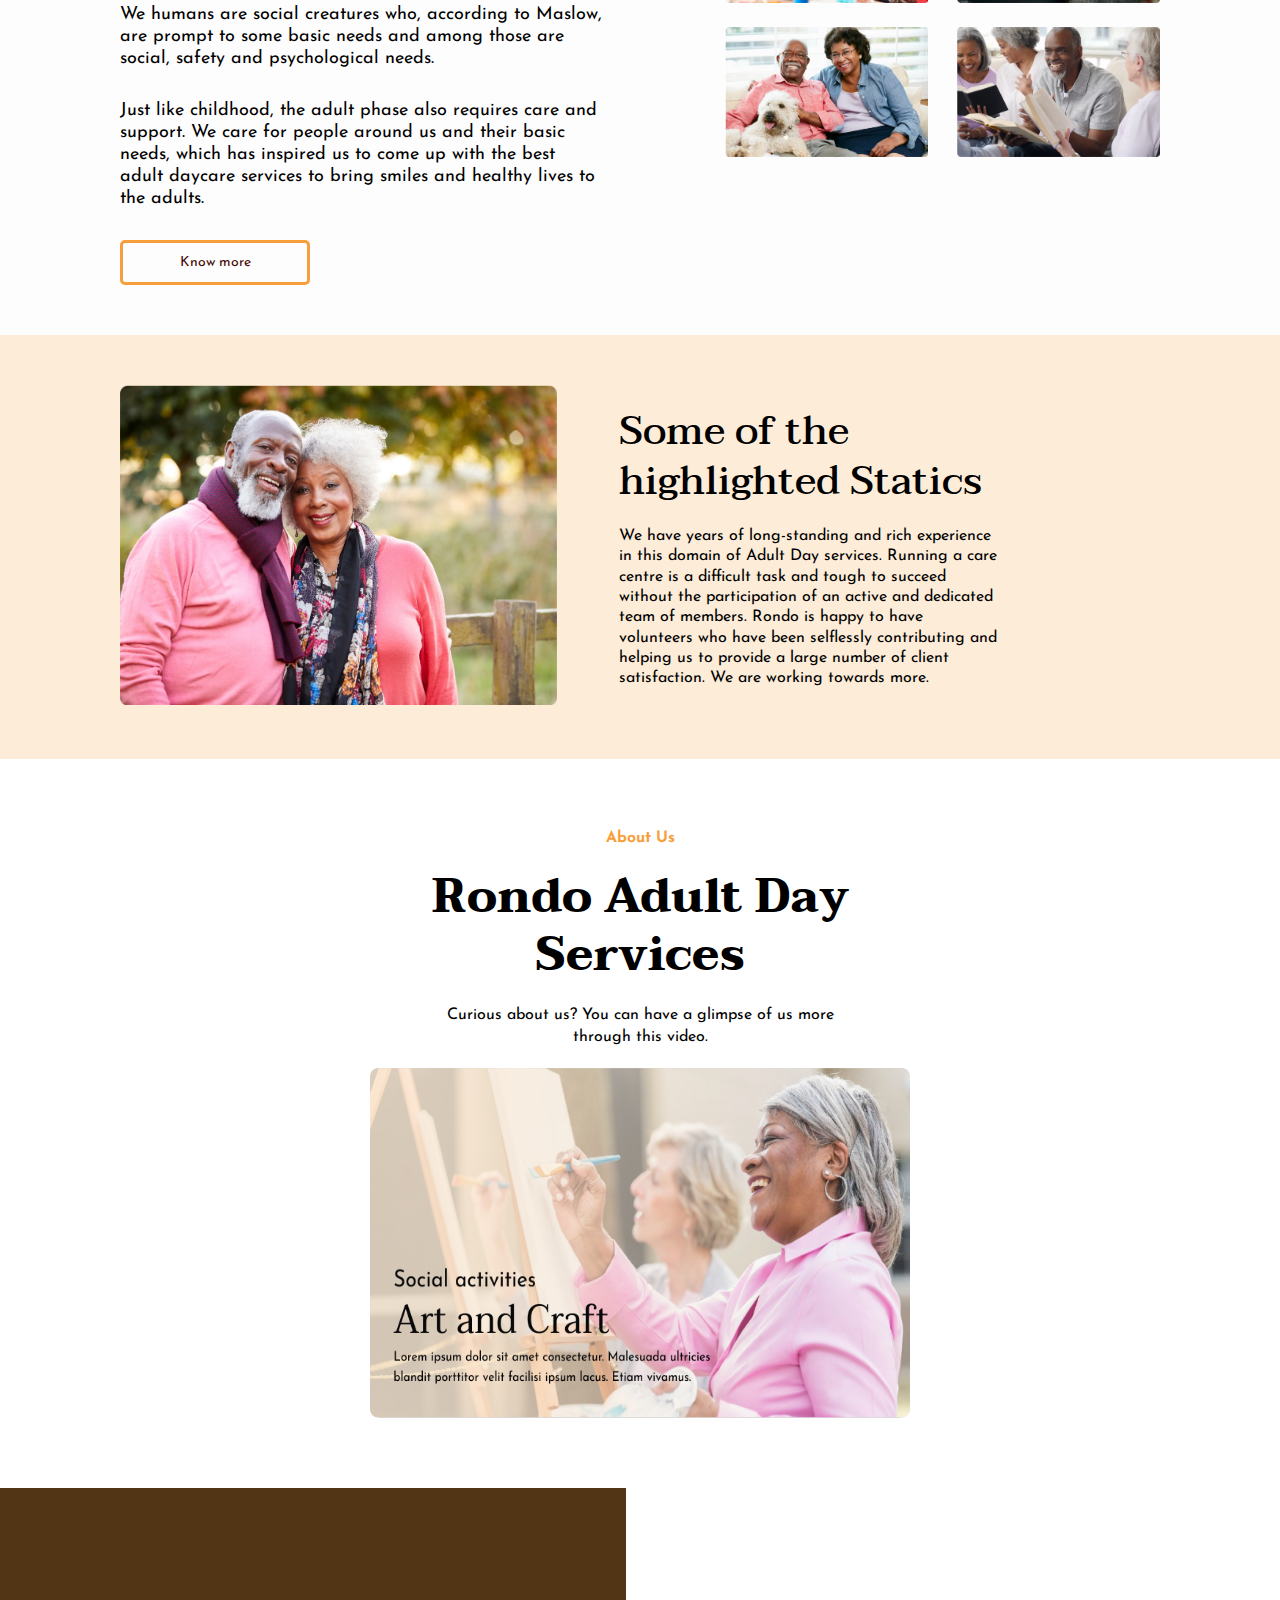
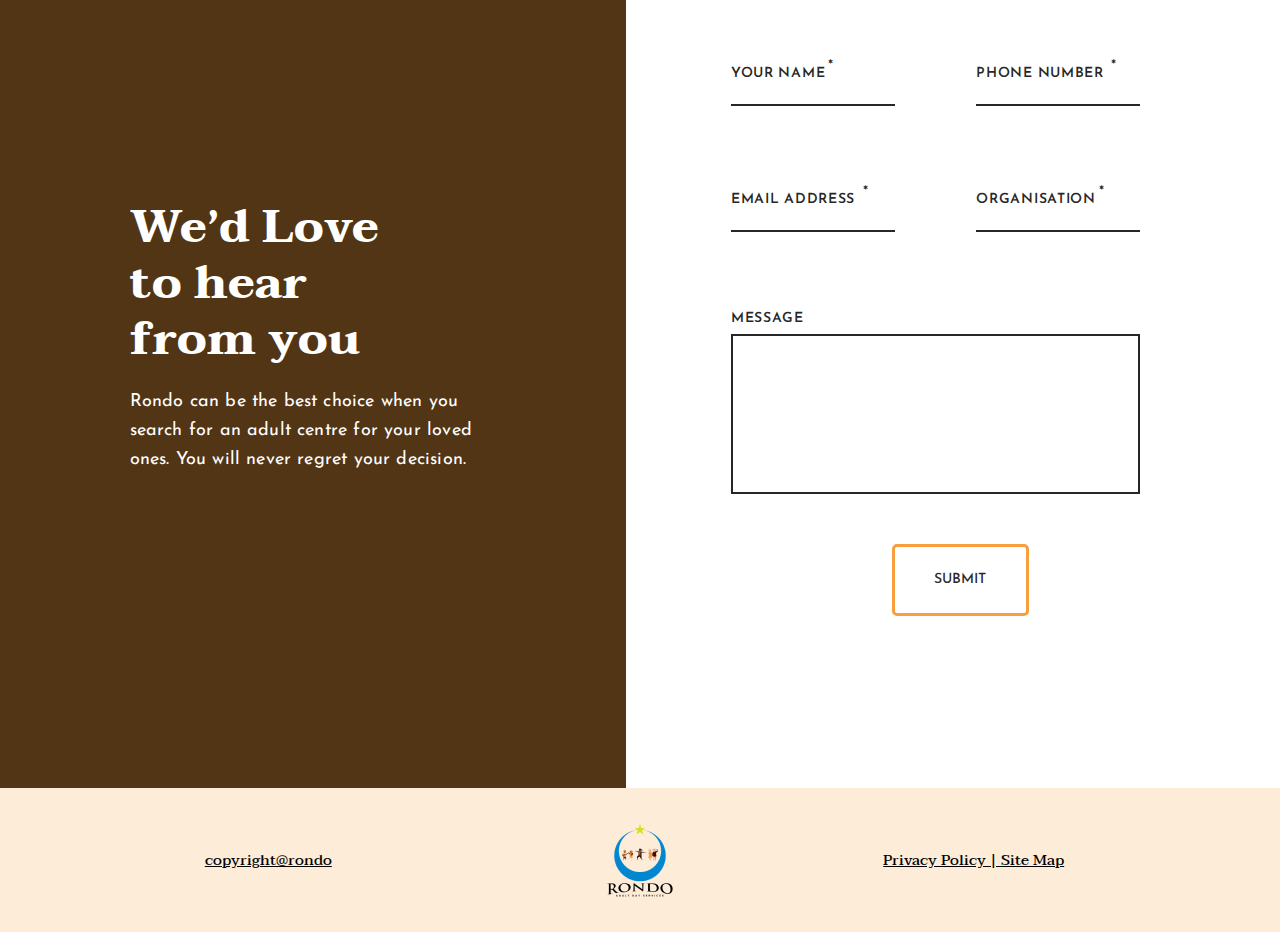
==== commit a13499c7: "code updated" ====
--- a/index.html
+++ b/index.html
@@ -142,7 +142,7 @@
                 <h3>Some of the highlighted Statics</h3>
     
                 <p>
-                    We have 25 years of long-standing and rich experience in this domain of adult care services.Running a care centre is a difficult task and tough to succeed without the participation of an active and dedicated team of members. Rondo is happy to have around 750 volunteers who have been selflessly contributing and helping us to provide a large number of 2000 client satisfaction. We are working towards more.
+                    We have years of long-standing and rich experience in this domain of Adult Day services. Running a care centre is a difficult task and tough to succeed without the participation of an active and dedicated team of members. Rondo is happy to have volunteers who have been selflessly contributing and helping us to provide a large number of client satisfaction. We are working towards more.
                 </p>
     
             </article>
@@ -170,6 +170,8 @@
             <div class="video">
                 <img src="./Images/AboutUs Image.png" alt="video_image">
             </div>
+
+            
         </div>
     </section>
     
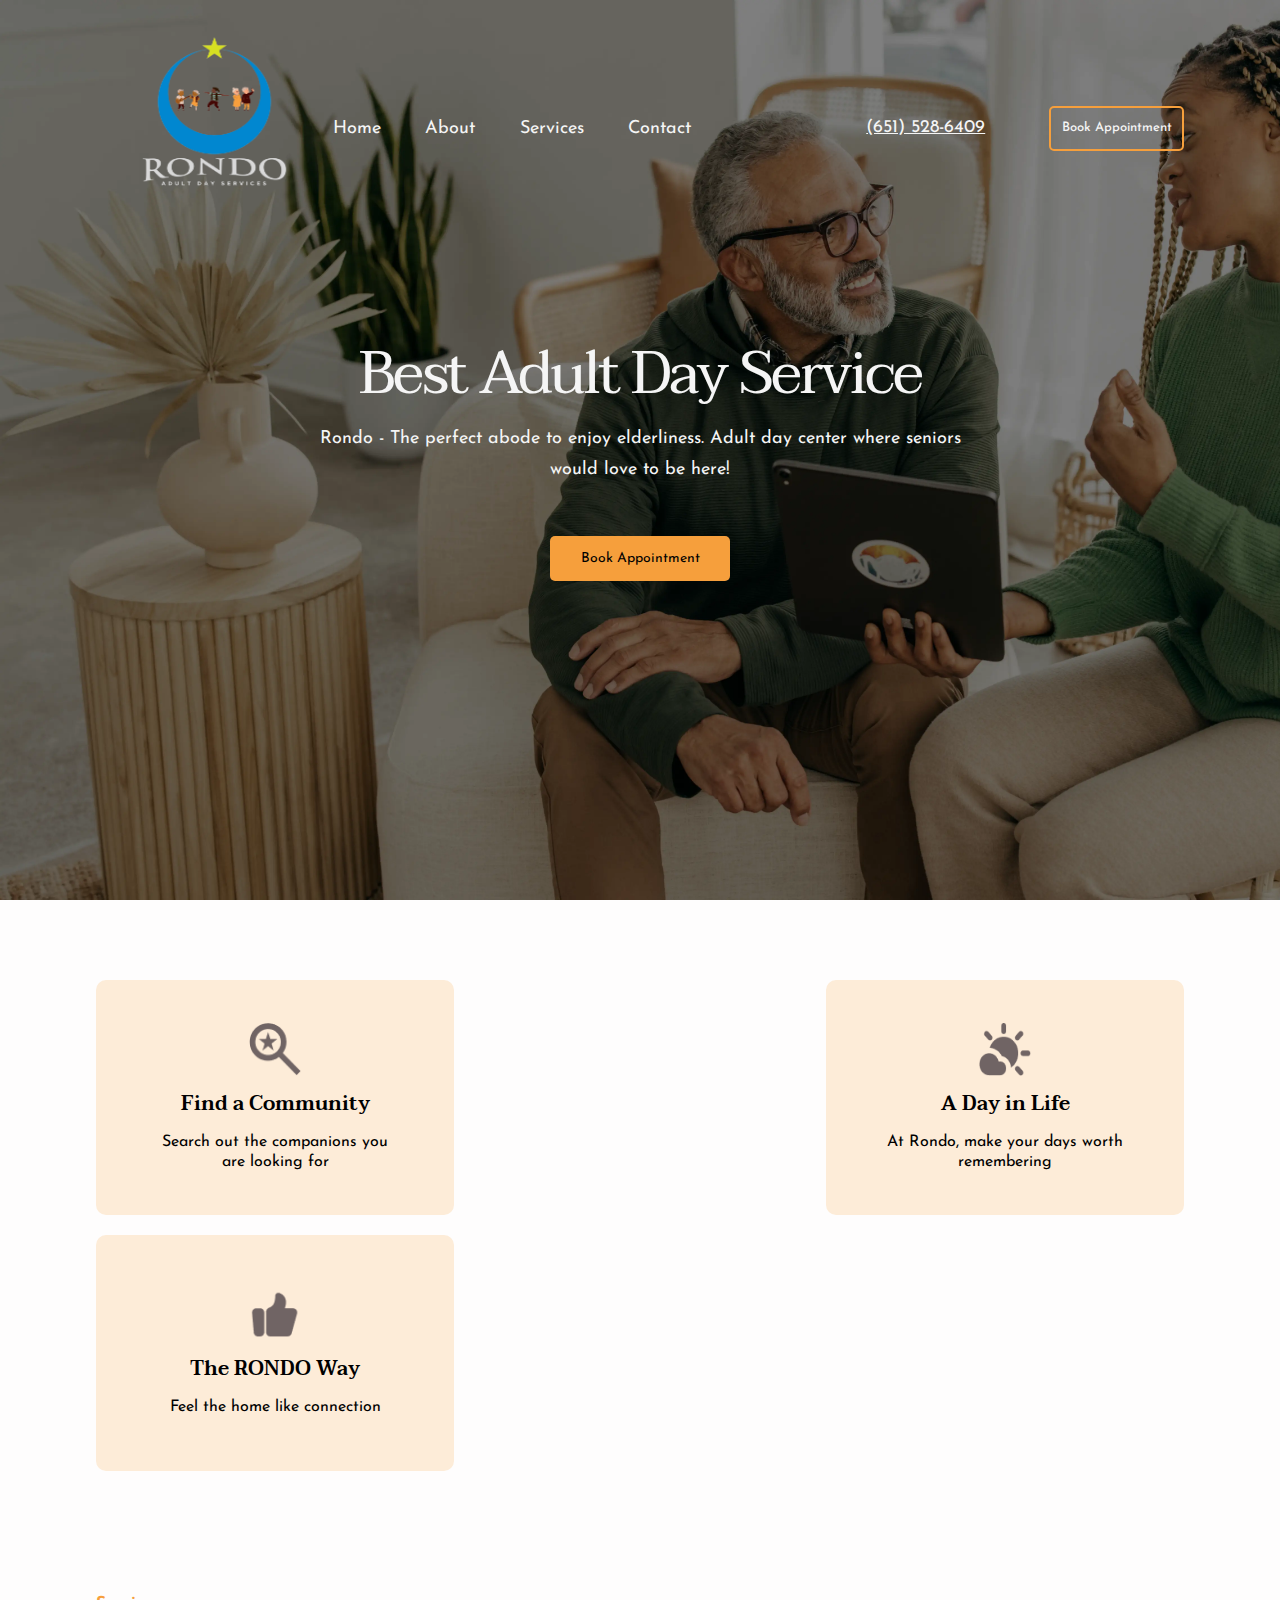
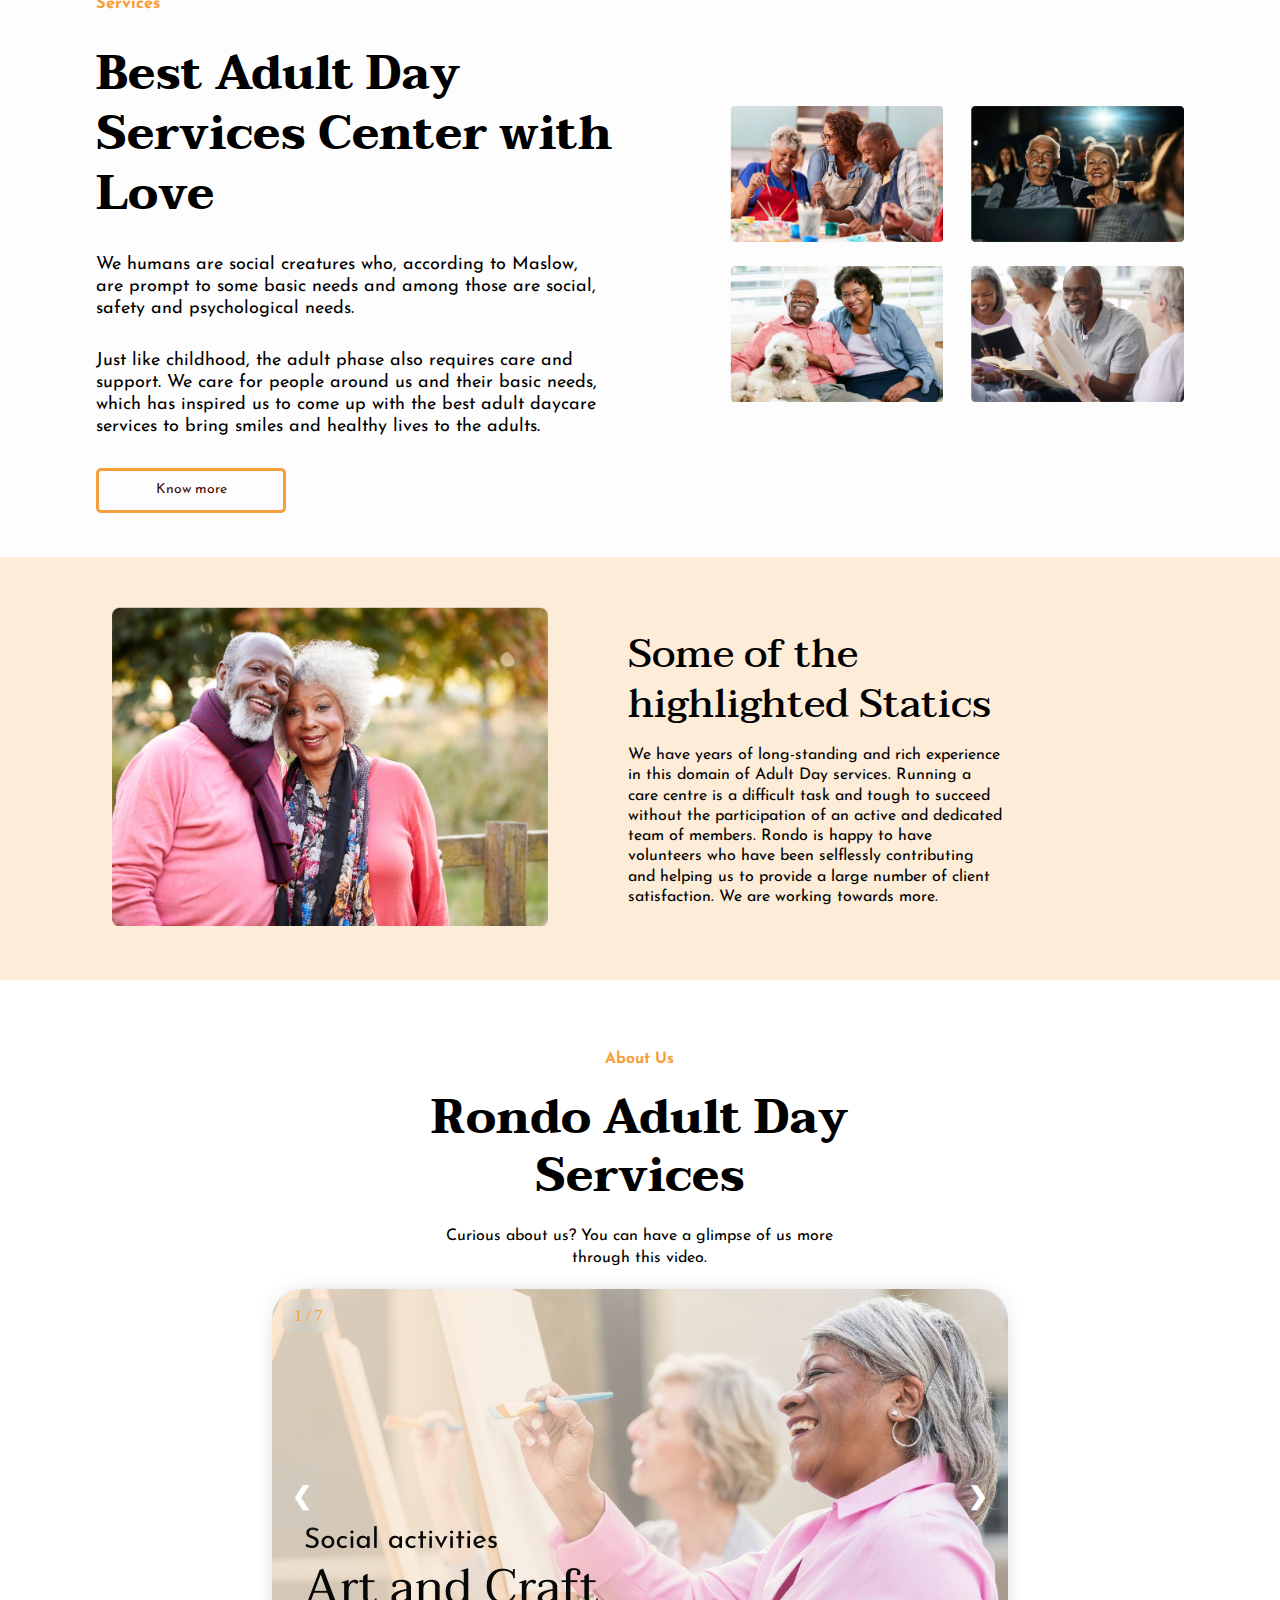
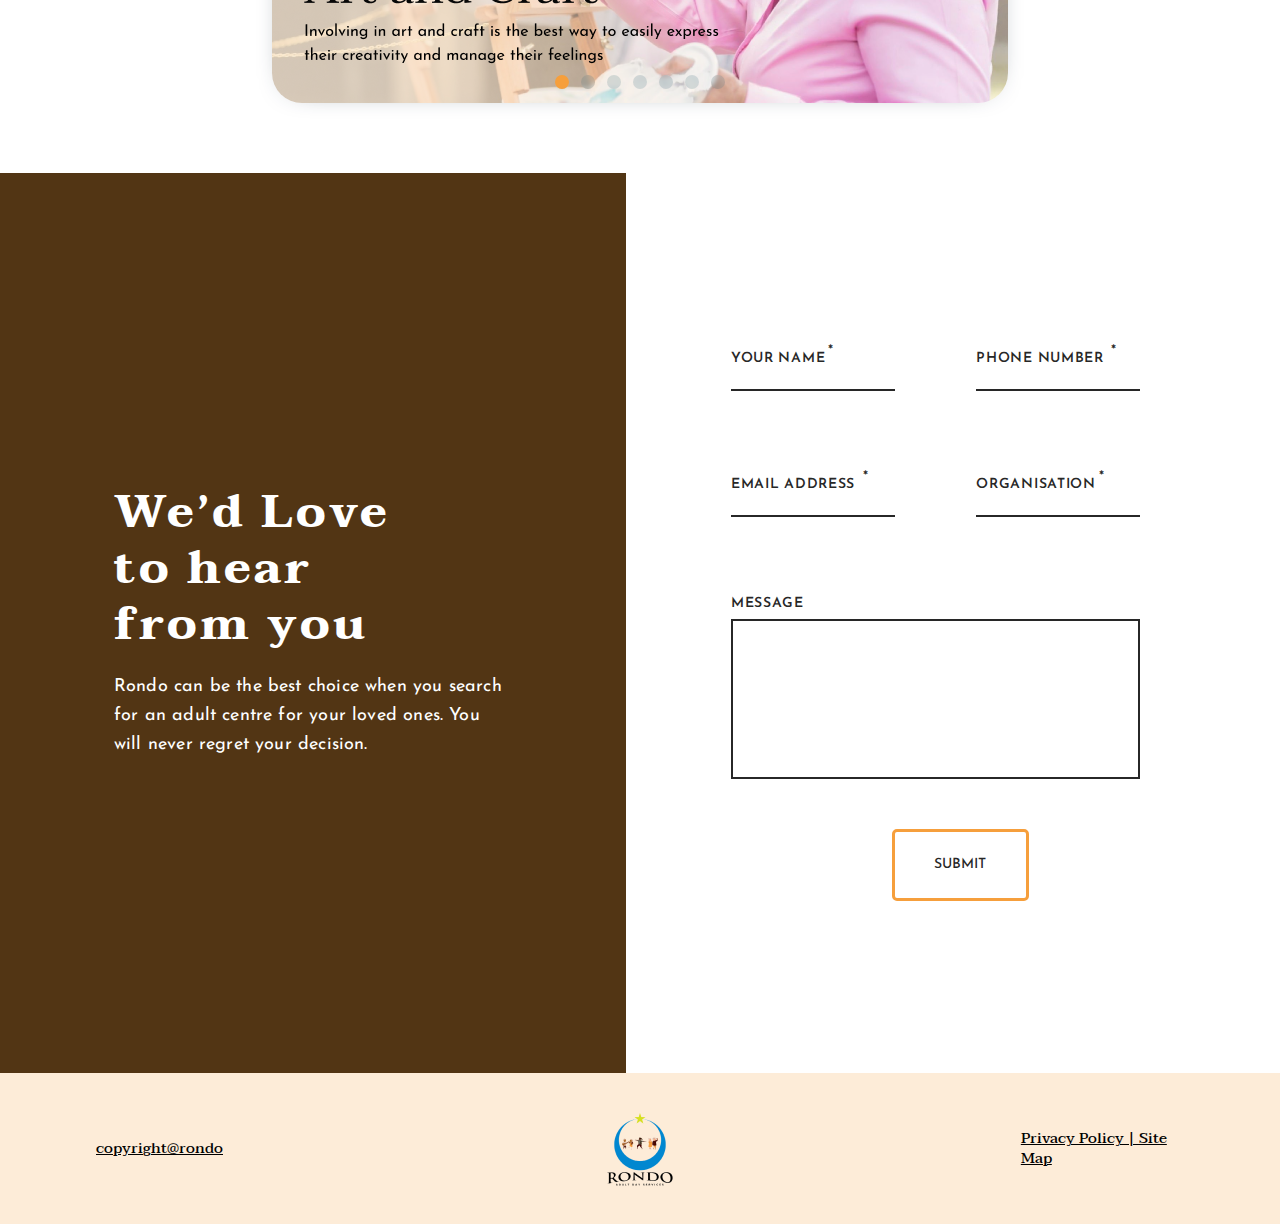
==== commit 63f8f64d: "code updated for responsive" ====
--- a/index.html
+++ b/index.html
@@ -4,7 +4,7 @@
     <meta charset="UTF-8">
     <meta http-equiv="X-UA-Compatible" content="IE=edge">
     <meta name="viewport" content="width=device-width, initial-scale=1.0">
-    <title>Rondo Home</title>
+    <title>home</title>
     <link rel="icon" type="image/x-icon" href="./Images/fav-icon.png">
     <!-- custom css links -->
     <link rel="stylesheet" href="style.css">
@@ -16,33 +16,31 @@
 <body>
     <!-- Hero Section -->
     <section class="hero_container">
-        <header class="nav_header">
-            <div class="navLogo">
+        <nav class="navbar">
+            <a href="index.html" class="logo">
                 <img src="./Images/Rondo White Nav Logo.png" alt="rondo_logo_img">
-            </div>
-
-            <nav class="navbar">
-                <div class="navbar_links">
-                    <ul>
-                        <li><a href="index.html">Home</a></li>
-                        <li><a href="about.html">About</a></li>
-                        <li><a href="services.html">Services</a></li>
-                        <li><a href="contact.html">Contact</a></li>
-                    </ul>
-                </div>
-
-                <div class="numBtn_wrapper">
-                    <p>(651) 528-6409</p>
-
-                    <a href="./index_contact.html">Book Appointment</a>
-                </div>
-            </nav>
+            </a>
 
             <a href="#" class="toggle-button">
                 <span class="bar"></span>
                 <span class="bar"></span>
             </a>
-        </header>
+
+            <ul class="navbar-links">
+                <li><a href="index.html">Home</a></li>
+                <li><a href="about.html">About</a></li>
+                <li><a href="services.html">Services</a></li>
+                <li><a href="contact.html">Contact</a></li>
+
+                <!-- nav-btn -->
+                <div class="numBtn_wrapper">
+                    <p>(651) 528-6409</p>
+
+                    <a href="contact.html" class="navBtn">Book Appointment</a>
+                </div>
+            </ul>
+        </nav>
+
 
         <article class="hero_article">
             <div class="hero_content">
@@ -53,7 +51,7 @@
                     Adult day center where seniors would love to be here!
                 </p>
 
-                <a href="./index_contact.html" class="content_btn">Book Appointment</a>
+                <a href="./contact.html" class="content_btn">Book Appointment</a>
             </div>
         </article>
     </section>
@@ -110,7 +108,7 @@
             </article>
 
             <div class="service_btn">
-                <a href="#">Know more</a>
+                <a href="services.html">Know more</a>
             </div>
         </div>
 
@@ -167,11 +165,57 @@
                 </p>
             </div>
 
-            <div class="video">
-                <img src="./Images/AboutUs Image.png" alt="video_image">
-            </div>
-
-            
+            <div class="carousel-container">
+                <div class="mySlides animate">
+                  <img src="./Images/Banner/Group 107.png" alt="slide" />
+                  <div class="number">1 / 7</div>
+                </div>
+              
+                <div class="mySlides animate">
+                  <img src="./Images/Banner/Group 108.png" alt="slide" />
+                  <div class="number">2 / 7</div>
+                </div>
+              
+                <div class="mySlides animate">
+                  <img src="./Images/Banner/Group 109.png" alt="slide" />
+                  <div class="number">3 / 7</div>
+                </div>
+              
+                <div class="mySlides animate">
+                  <img src="./Images/Banner/Group 110.png" alt="slide" />
+                  <div class="number">4 / 7</div>
+                </div>
+              
+                <div class="mySlides animate">
+                  <img src="./Images/Banner/Group 111.png" alt="slide" />
+                  <div class="number">5 / 7</div>
+                </div>
+
+                <div class="mySlides animate">
+                    <img src="./Images/Banner/Group 112.png" alt="slide" />
+                    <div class="number">6 / 7</div>
+                </div>
+
+                  <div class="mySlides animate">
+                    <img src="./Images/Banner/Group 113.png" alt="slide" />
+                    <div class="number">7 / 7</div>
+                </div>
+              
+                <!-- Next and previous buttons -->
+                <a class="prev" onclick="prevSlide()">&#10094;</a>
+                <a class="next" onclick="nextSlide()">&#10095;</a>
+              
+                <!-- The dots/circles -->
+                <div class="dots-container">
+                  <span class="dots" onclick="currentSlide(1)"></span>
+                  <span class="dots" onclick="currentSlide(2)"></span>
+                  <span class="dots" onclick="currentSlide(3)"></span>
+                  <span class="dots" onclick="currentSlide(4)"></span>
+                  <span class="dots" onclick="currentSlide(5)"></span>
+                  <span class="dots" onclick="currentSlide(6)"></span>
+                  <span class="dots" onclick="currentSlide(7)"></span>
+                </div>
+            </div>
         </div>
     </section>
     
--- a/style.css
+++ b/style.css
@@ -1,8 +1,3 @@
-/*
-    for para -      font-family: 'Josefin Sans', sans-serif;
-    for heading -   font-family: 'Taviraj', serif;
-*/
-
 *{
     margin: 0;
     padding: 0;
@@ -11,7 +6,7 @@
     list-style: none;
 }
 
-/* Hero Section */
+/* Hero Section  starts*/
 .hero_container{
     width: 100%;
     height: 100vh;
@@ -23,103 +18,68 @@
     gap: 20px;
 }
 
-.hero_container .nav_header{
-    /* border: 1px solid black;  */
-    height: 30vh;
-    width: 100%;
-    display: flex;
-    justify-content: center;
-    align-items: center;
-    gap: 8px;
-    padding: 10px 120px;
-}
-
-/* Hamburger CSS */
-.hero_container .nav_header .toggle-button{
-    /* position: absolute;
-    right: 20rem; */
-    display: none;
-    flex-direction: column;
+/* Navbar */
+.hero_container .navbar {
+    /* border: 1px solid black; */
+    width: 100%;
+    height: 4rem;
+    display: flex;
     justify-content: space-between;
-    width: 30px;
-    height: 15px;
-}
-
-.hero_container .nav_header .toggle-button .bar{
-    height: 3px;
-    width: 100%;
-    background-color: white;
-    border-radius: 10px;
-}
-
-.hero_container .nav_header .navLogo{
-    /* border: 1px solid black; */
-    width: 15%;
-    height: 85%;
-}
-
-.hero_container .nav_header .navLogo img{
-    width: 100%;
-    height: 100%;
-}
-
-.hero_container .nav_header .navbar{
-    /* border: 1px solid black; */ 
-    width: 84%;
-    height: 85%;
-    display: flex;
-    align-items: center;
-    justify-content: space-between;
-}
-
-.hero_container .nav_header .navbar .navbar_links{
-    /* border: 1px solid black;  */
-    width: 43%;
-}
-
-.hero_container .nav_header .navbar .navbar_links ul{
-    display: flex;
-    align-items: center;
-    justify-content: space-evenly;
-}
-
-.hero_container .nav_header .navbar .navbar_links ul li a{
-    font-family: 'Josefin Sans';
-    font-style: normal;
-    font-weight: 400;
-    font-size: 18px;
-    line-height: 18px;
+    align-items: center;
+    padding: 8rem 6rem;
+}
+
+.hero_container .navbar .logo img{
+    /* border: 1px solid black; */
+    width: 14.833rem;
+    height: 13.509rem;
+}
+
+.hero_container .navbar .navbar-links{
+    /* border: 1px solid black; */
+    width: 80%;
+    display: flex;
+    justify-content: baseline;
+    align-items: center;
+    gap: 2.756rem;
+}
+
+.hero_container .navbar .navbar-links li a{
+    font-family: 'Josefin Sans';
+    font-weight: 400;
+    font-size: 1.125rem;
+    line-height: 1.125rem;
     color: #F5F5F5;
 }
 
-.hero_container .nav_header .navbar .navbar_links ul li a:hover{
+.hero_container .navbar .navbar-links li a:hover {
     color: #F69F3C;
 }
 
-.hero_container .nav_header .navbar .numBtn_wrapper{
-    /* border: 1px solid black;  */
-    width: 36%;
-    display: flex;
-    justify-content: space-around;
-    align-items: center;
-    flex-wrap: wrap;
-}
-
-.hero_container .nav_header .navbar .numBtn_wrapper p{
-    font-family: 'Josefin Sans';
-    font-style: normal;
-    font-weight: 400;
-    font-size: 18px;
-    line-height: 18px;
+.hero_container .navbar .navbar-links .numBtn_wrapper {
+    /* border: 1px solid black; */
+    width: 55%;
+    display: flex;
+    align-items: center;
+    justify-content: flex-end;
+    gap: 4rem;
+}
+
+/* navbar-btn */
+.hero_container .navbar .navbar-links .numBtn_wrapper p{
+    font-family: 'Josefin Sans';
+    font-weight: 400;
+    font-size: 1.125rem;
+    line-height: 1.125rem;
     text-decoration-line: underline;
     color: #F5F5F5;
 }
 
-.hero_container .nav_header .navbar .numBtn_wrapper a{
+.hero_container .navbar .navbar-links .numBtn_wrapper .navBtn{
     border: 2px solid #F69F3C;
     border-radius: 5px;
-    width: 36%;
-    height: 40px;
+    width: 30%;
+    height: 2.8125rem;
     font-family: 'Josefin Sans';
     font-style: normal;
     text-align: center;
@@ -130,23 +90,44 @@
     display: flex;
     justify-content: center;
     align-items: center;
-    flex-wrap: wrap;
-    transform: translateX(30px);
-}
-
-.hero_container .nav_header .navbar .numBtn_wrapper a:hover{
+    transition: all .2s linear;
+}
+
+.hero_container .navbar .navbar-links .navBtn:hover {
+    border: none;
+    color: #000000;
     background: #F69F3C;
-    border: none;
-    color: #000000;
-}
-
-
+}
+
+/* Toggle-button */
+.toggle-button{
+    position: absolute;
+    right: 1rem;
+    top: 5rem;
+    display: none;
+    flex-direction: column;
+    justify-content: space-between;
+    width: 2rem;
+    height: 1rem;
+    margin: 40px;
+}
+
+.toggle-button .bar {
+    height: 3px;
+    width: 100%;
+    background-color: white;
+    border-radius: 10px;
+}
+
+
+ /* Hero article */
 .hero_article{
     /* border: 1px solid black; */
-    height: 65vh;
-    display: flex;
-    align-items: center;
-    justify-content: center;
+    height: auto;
+    display: flex;
+    align-items: center;
+    justify-content: center;
+    padding-top: 3rem;
 }
 
 .hero_article .hero_content{
@@ -199,8 +180,10 @@
     border: 3px solid #F69F3C;
     color: #F5F5F5;
 }
-
-/* Card Section  */
+        /* Hero Section  ends*/
+
+
+/* Card Section Starts */
 .card_container{
     /* border: 2px solid black; */
     width: 100%;
@@ -214,18 +197,19 @@
 
 .card_container .card_wrapper{
     /* border: 1px solid black; */
-    width: 93%;
-    height: 235.32px;
-    display: flex;
-    justify-content: space-evenly;
+    width: 100%;
+    height: auto;
+    display: flex;
+    justify-content: space-between;
     flex-wrap: wrap;
+    padding: 0rem 6rem;
     gap: 20px;
 }
 
 .card_container .card_wrapper .card{
     /* border: 1px solid black; */
-    width: 358px;
-    height: 235.32px;   
+    width: 22.375rem;
+    height: 14.708rem;   
     background: #FDECD8;
     border-radius: 10px;
     display: flex;
@@ -279,7 +263,7 @@
     align-items: center;
     gap: 25px;
     background: #fefdfd;
-    padding: 50px 120px;
+    padding: 2.75rem 6rem;
 }
 
 .service_container .content_wrapper{
@@ -328,36 +312,6 @@
     font-weight: 400;
     font-size: 18px;
     line-height: 22px;
-    color: #000000;
-}
-
-.service_container .content_wrapper .facilities_wrapper{
-    /* border: 1px solid black; */
-    width: 95%;
-    display: flex;
-    justify-content: space-between;
-    flex-wrap: wrap;
-}
-
-.service_container .content_wrapper .facilities_wrapper .facilities{
-    /* border: 1px solid black; */
-    width: 280px;
-    height: 30px;
-    display: flex;
-    flex-wrap: wrap;
-    gap: 18px;
-    align-items: center;
-}
-
-.service_container .content_wrapper .facilities_wrapper .facilities img{
-    width: 20.38px;
-    height: 15.03px;
-}
-
-.service_container .content_wrapper .facilities_wrapper p{
-    font-family: 'Josefin Sans';
-    font-weight: 400;
-    font-size: 16px;
     color: #000000;
 }
 
@@ -420,7 +374,7 @@
     /* border: 1px solid black; */
     width: 100%;
     height: auto;
-    padding: 50px 120px;
+    padding: 50px 7rem;
     display: flex;
     justify-content: center;
     align-items: center;
@@ -431,7 +385,7 @@
     /* border: 1px solid black; */
     display: flex;
     justify-content: space-between;
-    
+    gap: 5rem;
 }
 
 .highlighted_container .highlighted_wrapper .image_wrapper{
@@ -448,7 +402,8 @@
     width: 52%;
     display: flex;
     flex-direction: column;
-    justify-content: space-evenly;
+    justify-content: center;
+    gap: 1rem;
     flex-wrap: wrap;
 }
 
@@ -473,42 +428,6 @@
     color: #000000;
 }
 
-.highlighted_container .highlighted_wrapper .highlighted_article .records_wrapper{
-    /* border: 1px solid black; */
-    width: 100%;
-    display: flex;
-    justify-content: space-between;
-    align-items: center;
-}
-
-.highlighted_container .highlighted_wrapper .highlighted_article .records_wrapper .records{
-    /* border: 1px solid black; */
-    width: 28%;
-    display: flex;
-    flex-direction: column;
-    justify-content: center;
-    align-items: center;
-}
-
-.highlighted_container .highlighted_wrapper .highlighted_article .records_wrapper .records h2{
-    font-family: 'Taviraj';
-    font-weight: 500;
-    font-size: 35px;
-    line-height: 127.5%;
-    letter-spacing: 0.1em;
-    color: #000000;
-}
-
-.highlighted_container .highlighted_wrapper .highlighted_article .records_wrapper .records span{
-    font-family: 'Josefin Sans';
-    font-weight: 500;
-    font-size: 16px;
-    line-height: 127.5%;
-    text-align: center;
-    color: #000000;
-}
-
-
 
 /* AboutUs Section */
 .aboutUs_container{
@@ -518,7 +437,7 @@
     display: flex;
     justify-content: center;
     align-items: center;
-    padding: 70px 120px;
+    padding: 70px 6rem;
 }
 
 .aboutUs_container .aboutUS_wrapper{
@@ -563,22 +482,105 @@
     color: #000000;
 }
 
-.aboutUs_container .aboutUS_wrapper .video{
-    /* border: 1px solid black; */
-    width: 65%;
-    height: 350px;
-    background: #D9D9D9;
+.carousel-container {
+    border-radius: 30px;
+    overflow: hidden;
+    max-width: 800px;
+    position: relative;
+    box-shadow: 0 0 30px -20px #223344;
+    margin: auto;
+    z-index: 0;
+  }
+  
+  /* Hide the images by default */
+  .mySlides {
+    display: none;
+  }
+
+  .mySlides img {
+    display: block;
+    width: 100%;
+  }
+  
+  /* Next & previous buttons */
+  .prev,
+  .next {
+    cursor: pointer;
+    position: absolute;
+    top: 50%;
+    transform: translate(0, -50%);
+    width: auto;
+    padding: 20px;
+    color: white;
+    font-weight: bold;
+    font-size: 24px;
+    border-radius: 0 8px 8px 0;
+    background: rgba(173, 216, 230, 0.1);
+    user-select: none;
+  }
+
+  .next {
+    right: 0;
+    border-radius: 8px 0 0 8px;
+  }
+  .prev:hover,
+  .next:hover {
+    background-color: rgba(173, 216, 230, 0.3);
+  }
+  
+  /* Number text (1/3 etc) */
+  .number {
+    color: #F69F3C;
+    font-size: 16px;
+    background-color: rgba(173, 216, 230, 0.15);
+    backdrop-filter: blur(6px);
     border-radius: 10px;
-    display: flex;
-    justify-content: center;
-    align-items: center;
-}
-
-.aboutUs_container .aboutUS_wrapper .video img{
-    width: 100%;
-    height: 100%;
-}
-
+    padding: 8px 12px;
+    position: absolute;
+    top: 10px;
+    left: 10px;
+  }
+  .dots-container {
+    position: absolute;
+    bottom: 10px;
+    left: 50%;
+    transform: translate(-50%);
+  }
+  
+  /* The dots/bullets/indicators */
+  .dots {
+    cursor: pointer;
+    height: 14px;
+    width: 14px;
+    margin: 0 4px;
+    background-color: rgba(72, 115, 130, 0.2);
+    backdrop-filter: blur(2px);
+    border-radius: 50%;
+    display: inline-block;
+    transition: background-color 0.3s ease;
+  }
+  .active,
+  .dots:hover {
+    background-color: #F69F3C;
+  }
+  
+  /* transition animation */
+  .animate {
+    -webkit-animation-name: animate;
+    -webkit-animation-duration: 1s;
+    animation-name: animate;
+    animation-duration: 2s;
+  }
+  
+  @keyframes animate {
+    from {
+      transform: scale(1.1) rotateY(10deg);
+    }
+    to {
+      transform: scale(1) rotateY(0deg);
+    }
+  }
+  
 
 
 
@@ -603,7 +605,7 @@
 
 .contact_container .contact_article .article_wrapper{
     /* border: 1px solid black; */
-    width: 65%;
+    width: 70%;
     padding: 20px;
     display: flex;
     flex-direction: column;
@@ -618,6 +620,7 @@
     font-weight: 400;
     font-size: 46px;
     line-height: 56px;
+    letter-spacing: 3px;
     color: #FFFFFF;
 }
 
@@ -636,7 +639,7 @@
 .contact_container .contact_form{ 
     /* border: 1px solid black;  */
     width: 50%;
-    height: 100%;
+    height: auto;
     padding: 90px;
     display: flex;
     flex-direction: column;
@@ -735,12 +738,13 @@
 footer{
     /* border: 1px solid black; */
     width: 100%;
-    height: 16vh;
-    display: flex;
-    justify-content: space-evenly;
-    align-items: center;
+    height: auto;
+    display: flex;
+    align-items: center;
+    justify-content: space-between;
     flex-wrap: wrap;
     background: #FDECD8;
+    padding: 1rem 6rem;
 }
 
 footer .copyright{
@@ -755,11 +759,10 @@
     color: #000000;
 }
 
-
 footer .footer_logo{
     /* border: 1px solid black; */
-    width: 6%;
-    height: 90%;
+    width: 6.743rem;
+    height: 7.476rem;
     display: flex;
     justify-content: center;
     align-items: center;
--- a/media.css
+++ b/media.css
@@ -1,195 +1,63 @@
 /* navbar */
-@media (max-width: 480px){
-    .hero_container .nav_header{
-        /* border: 1px solid black;  */
-        width: 100%;
-        padding: 10px 60px 0px 15px;
-        display: flex;
-        align-items: center;
-        justify-content: space-between;
-    }
-
-    .hero_container .nav_header .toggle-button{
-        display: flex;
-    }
-
-    .hero_container .nav_header .navbar{
+@media (max-width : 480px) {
+    .hero_container .navbar {
+        /* border: 1px solid black; */
+        width: 100%;
+        height: auto;
+        padding: 2.875rem 0rem;
+    }
+
+    .hero_container .navbar .logo img{
+        width: 11.876rem;
+        height: 13.218rem;
+    }
+
+    .toggle-button {
+        display: flex;
+    }
+
+    .hero_container .navbar{
+        flex-direction: column;
+        align-items: flex-start;
+    }
+
+    .hero_container .navbar .navbar-links{
         /* border: 1px solid black; */
         display: none;
-        align-items: flex-end;
-        width: 100%;
-        transform: translateY(87px);
-    }
-
-    .hero_container .nav_header .navLogo{
-        /* border: 1px solid black;  */
-        width: 50%;
-        height: 80%;
-    }
-
-    .hero_container .nav_header .navbar .navbar_links ul{
-        /* border: 1px solid black; */
-        width: 80%;
-        align-items: flex-start;
-        flex-direction: column;
-        gap: 12px;
-    }
-
-    .hero_container .nav_header .navbar .navbar_links ul li a{
-        font-size: 15px;
-        font-weight: 600;
-    }
-
-    .hero_container .nav_header .navbar .numBtn_wrapper{
-        /* border: 1px solid black; */
-        width: 70%;
-        display: flex;
-        flex-direction: column;
-        justify-content: center;
-        align-items: flex-end;
-        gap: 15px;
-    }
-
-    .hero_container .nav_header .navbar .numBtn_wrapper a{
-        width: 70%;
-        transform: translatex(-3px);
-    }
-
-    .hero_container .nav_header .navbar.active{
-        display: flex;
-    }
-}
-
-@media (max-width : 400px){
-    .hero_container .nav_header{
-        /* border: 1px solid black;  */
-        width: 100%;
-        padding: 10px 60px 0px 15px;
-        display: flex;
-        justify-content: space-between;
-    }
-
-    .hero_container .nav_header .toggle-button{
-        display: flex;
-    }
-
-    .hero_container .nav_header .navbar{
-        /* border: 1px solid black; */
-        display: none;
-        align-items: flex-end;
-        width: 100%;
-        transform: translateY(80px);
-    }
-
-    .hero_container .nav_header .navLogo{
-        /* border: 1px solid black;  */
-        width: 55%;
-        height: 90%;
-    }
-
-    .hero_container .nav_header .navbar .navbar_links ul{
-        /* border: 1px solid black; */
-        width: 80%;
-        align-items: flex-start;
-        flex-direction: column;
-        gap: 7px;
-    }
-
-    .hero_container .nav_header .navbar .navbar_links ul li a{
-        font-size: 15px;
-        font-weight: 600;
-    }
-
-    .hero_container .nav_header .navbar .numBtn_wrapper{
-        /* border: 1px solid black;  */
-        width: 80%;
-        display: flex;
-        flex-direction: column;
-        justify-content: center;
-        align-items: flex-end;
-        gap: 15px;
-    }
-
-    .hero_container .nav_header .navbar .numBtn_wrapper a{
-        font-size: 14px;
-        width: 82%;
-    }
-
-    .hero_container .nav_header .navbar .numBtn_wrapper p{
-        font-size: 15px;
-        font-weight: 600;
-    }
-
-    .hero_container .nav_header .navbar.active{
-        display: flex;
-    }
-}
-
-@media (max-width : 380px){
-    .hero_container .nav_header{
-        /* border: 1px solid black;  */
-        width: 100%;
-        padding: 10px 60px 0px 15px;
-        display: flex;
-        justify-content: space-between;
-    }
-
-    .hero_container .nav_header .toggle-button{
-        display: flex;
-    }
-
-    .hero_container .nav_header .navbar{
-        /* border: 1px solid black; */
-        display: none;
-        align-items: flex-end;
-        width: 100%;
-        transform: translateY(80px);
-    }
-
-    .hero_container .nav_header .navLogo{
-        /* border: 1px solid black;  */
-        width: 55%;
-        height: 90%;
-    }
-
-    .hero_container .nav_header .navbar .navbar_links ul{
-        /* border: 1px solid black; */
-        width: 80%;
-        align-items: flex-start;
-        flex-direction: column;
-        gap: 7px;
-    }
-
-    .hero_container .nav_header .navbar .navbar_links ul li a{
-        font-size: 15px;
-        font-weight: 600;
-    }
-
-    .hero_container .nav_header .navbar .numBtn_wrapper{
-        /* border: 1px solid black;  */
-        width: 80%;
-        display: flex;
-        flex-direction: column;
-        justify-content: center;
-        align-items: flex-end;
-        gap: 15px;
-    }
-
-    .hero_container .nav_header .navbar .numBtn_wrapper a{
-        font-size: 14px;
-        width: 82%;
-    }
-
-    .hero_container .nav_header .navbar .numBtn_wrapper p{
-        font-size: 15px;
-        font-weight: 600;
-    }
-
-    .hero_container .nav_header .navbar.active{
-        display: flex;
-    }
-}
-
+        width: 100%;
+        flex-direction: column;
+        padding-top: 0rem;
+        gap: 1rem;
+    }
+
+    .hero_container .navbar .navbar-links li a{
+        text-align: center;
+        padding: 0.1rem 1rem;
+        font-size: 1rem;
+    }
+
+    .hero_container .navbar .navbar-links .numBtn_wrapper{
+        display: flex;
+        flex-direction: column;
+        gap: 1rem;
+    }
+
+    .hero_container .navbar .navbar-links .numBtn_wrapper .navBtn{
+        width: 8.53rem;
+        height: 2.25rem;
+        border: 2px solid #F69F3C;
+        font-size: 0.85rem;
+        text-decoration: none;
+    }
+
+    .active, .dots:hover {
+        background: none;
+    }
+
+    .hero_container .navbar .navbar-links.active {
+        display: flex;
+    }
+}
 
 
 /* hero article */
@@ -203,7 +71,7 @@
 
     .hero_article{
         /* border: 1px solid black; */
-        height: 80vh;
+        height: auto;
         display: flex;
         margin-bottom: 30px;
     }
@@ -235,124 +103,129 @@
     }
 }
 
-@media (max-width: 380px){
-    .hero_container{
-        width: 100%;
-        background: url(./Images/Webp/Res-Hero-Image.webp);
-        background-repeat: no-repeat;
-        background-size: cover;
-    }
-
-    .hero_article{
-        /* border: 1px solid black; */
-        height: 80vh;
-        display: flex;
-    }
-    
-    .hero_article .hero_content h1{
-        /* border: 1px solid black;  */
-        width: 100%;
+
+/* card section */
+@media (max-width: 480px) {
+    .card_container{
+        /* border: 1px solid black; */
+        width: 100%;
+        height: auto;
+        background: #fefdfd; 
+        padding: 3rem 1.25rem;
+    }
+    
+    .card_container .card_wrapper{
+        /* border: 1px solid black;  */
+        width: 100%;
+        height: auto;
+        display: flex;
+        justify-content: baseline;
         flex-wrap: wrap;
-        font-size: 32px;
-        line-height: 40px;
-        letter-spacing: 1px;
-        margin-bottom: 8px;
-    }
-    
-    .hero_article .hero_content p{
-        /* border: 1px solid black; */
-        width: 100%;
+        padding: 0rem 0rem;
+        gap: 20px;
+    }
+    
+    .card_container .card_wrapper .card{
+        /* border: 1px solid black; */
+        width: 100%;
+        height: 16.751em;  
+        background: #FDECD8;
+        border-radius: 10px;
+        display: flex;
+        flex-direction: column;
+        align-items: center;
+        justify-content: center;
+        gap: 15px;
+        cursor: pointer;
+    }
+}
+
+
+/* service section */
+@media (max-width: 480px) {
+    .service_container{
+        /* border: 1px solid black; */
+        width: 100%;
+        height: auto;
+        display: flex;
+        flex-direction: column;
+        align-items: center;
+        gap: 30px;
+        padding: 2rem 1.25rem;
+    }
+    
+    .service_container .content_wrapper{
+        /* border: 1px solid black; */
+        width: 100%;
+        height: 100%;
+        flex-wrap: wrap;
+        gap: 30px;
+    }
+    
+    .service_container .content_wrapper .title{
+        width: 80%;
+        font-family: 'Josefin Sans';
+        font-weight: 600;
+        font-size: 22px;
+    }
+    
+    .service_container .content_wrapper .heading{
+        font-family: 'Taviraj';
+        font-weight: 500;
+        font-size: 2.25rem;
+        line-height: 119% ;
+        color: #000000;
+    }
+    
+    .service_container .content_wrapper .service_article{
+        width: 95%;   
+        gap: 30px;
+    }
+    
+    .service_container .content_wrapper .service_article p{
+        font-family: 'Josefin Sans';
+        font-style: normal;
         font-weight: 400;
-        font-size: 18px;
-        line-height: 120.5%;
-        margin-top: 10px;
-    }
-    
-    .hero_article .hero_content .content_btn{
-        width: 130px;
-        height: 40px;
-        font-size: 12px;
-        margin-top: 28px;
-    }
-}
-
-
-
-
-/* card section */
-@media (max-width: 480px){
-    .card_container{
-        /* border: 1px solid black; */
-        width: 100%;
-        height: 100vh;
-        background: #fefdfd;
-        display: flex;
-        align-items: flex-start;  
-    }
-    
-    .card_container .card_wrapper{
-        /* border: 1px solid black;   */
-        width: 85%;
-        height: 280.32px;
-        margin-top: 50px;
-        gap: 30px;
-    }
-
-    .card_container .card_wrapper .card{
-        width: 100%;
-        height: 100%; 
-    }
-    
-    .card_container .card_wrapper .card img{
-        height: 50.74px;
-        width: 50.74px;
-    }
-    
-    .card_container .card_wrapper .card h3{
-        width: 80%;
-        font-size: 20px;
+        font-size: 1.125rem;
         line-height: 22px;
-    }
-    
-    .card_container .card_wrapper .card p{
-        width: 70%;
-    }
-}
-
-@media (max-width: 380px){
-    .card_container .card_wrapper .card img{
-        height: 42.72px;
-        width: 42.72px;
-    }
-    
-    .card_container .card_wrapper .card h3{
-        width: 80%;
-        font-size: 18px;
-        line-height: 22px;
-    }
-    
-    .card_container .card_wrapper .card p{
-        width: 70%;
-    }
-}
-
-@media (max-height: 580px){
-    .card_container{
-        /* border: 1px solid black; */
-        width: 100%;
-        height: 165vh;
-    }
-
-    .card_container .card_wrapper{
-        /* border: 1px solid black;  */
-        gap: 20px;
-    }
-}
-
-
-
-/* service section */
-
+        color: #000000;
+    }
+    
+    .service_container .content_wrapper .service_btn{
+        width: 190px;
+        height: 45px;
+        display: flex;
+        align-items: center;
+        justify-content: center;
+        cursor: pointer;
+    }
+    
+    .service_container .content_wrapper .service_btn a{
+        font-size: 16px;
+        line-height: 16px;
+    }
+    
+    .service_container .image_wrapper {
+        /* border: 1px solid black; */
+        width: 100%;
+        display: flex;
+        flex-direction: column;
+        gap: 1.50rem;
+    }
+    
+    .service_container .image_wrapper .images {
+        /* border: 2px solid black; */
+        width: 100%;
+        display: flex;
+        
+        justify-content: flex-start;
+        gap: 1.8rem;
+    }
+    
+    .service_container .image_wrapper .images img {
+        width: 45%;
+    }
+}
 
 
 /* highlighted section */
@@ -360,107 +233,55 @@
     .highlighted_container{
         /* border: 1px solid black; */
         width: 100%;
-        height: 160vh;
-        display: flex;
-        justify-content: center;
-        align-items: flex-start;
+        height: auto;
+        display: flex;
+        justify-content: center;
+        align-items: center;
+        background: #FDECD8;
+        padding: 50px 1.25rem;
     }
     
     .highlighted_container .highlighted_wrapper{
-        /* border: 1px solid black;  */
-        width: 85%;
-        display: flex;
-        flex-direction: column;
-        gap: 20px;
-        margin-top: 60px;
+        /* border: 1px solid black; */
+        display: flex;
+        flex-direction: column;
+        justify-content: baseline;
+        gap: 2rem;
     }
     
     .highlighted_container .highlighted_wrapper .image_wrapper{
         width: 100%;
-        height: 100%;
-    }
-    
-    .highlighted_container .highlighted_wrapper .image_wrapper img{
-        width: 100%;
-        height: 100%;
-    }
+        border-radius: 10px;
+    }
+    
     
     .highlighted_container .highlighted_wrapper .highlighted_article{
-        /* border: 1px solid black; */
-        width: 100%;
-        gap: 25px;
+        /* border: 1px solid black;  */
+        width: 100%;
+        display: flex;
+        flex-direction: column;
+        justify-content: center;
+        gap: 1rem;
+        flex-wrap: wrap;
     }
     
     .highlighted_container .highlighted_wrapper .highlighted_article h3{
-        /* border: 1px solid black; */
-        width: 80%;
-        font-size: 30px;
-        line-height: 40px;
+        width: 100%;
+        font-weight: 500;
+        font-size: 2.5rem;
+        line-height: 50px;
     }
     
     .highlighted_container .highlighted_wrapper .highlighted_article p{
         /* border: 1px solid black; */
         width: 100%;
-        font-weight: 500;
-        font-size: 18px;
+        font-family: 'Josefin Sans';
+        font-weight: 400;
+        font-size: 1.125rem;
         line-height: 127.5%;
-    }
-    
-    .highlighted_container .highlighted_wrapper .highlighted_article .records_wrapper{
-        /* border: 1px solid black; */
-        width: 100%;
-        height: 300px;
-        display: flex;
-        flex-direction: column;
-        justify-content: space-between;
-        align-items: center;
-    }
-    
-    .highlighted_container .highlighted_wrapper .highlighted_article .records_wrapper .records{
-        /* border: 1px solid black;  */
-        width: 60%;
-    }
-    
-    .highlighted_container .highlighted_wrapper .highlighted_article .records_wrapper .records h2{
-        font-family: 'Taviraj';
-        font-weight: 500;
-        font-size: 35px;
-        line-height: 127.5%;
-        letter-spacing: 0.1em;
         color: #000000;
     }
-    
-    .highlighted_container .highlighted_wrapper .highlighted_article .records_wrapper .records span{
-        font-family: 'Josefin Sans';
-        font-weight: 500;
-        font-size: 18px;
-    }
-}
-
-@media (max-height: 580px){
-    .highlighted_container{
-        /* border: 1px solid black; */
-        height: 180vh;
-    }
-
-    .highlighted_container .highlighted_wrapper .highlighted_article h3{
-        /* border: 1px solid black; */
-        width: 85%;
-        font-size: 25px;
-        line-height: 30px;
-    }
-
-    .highlighted_container .highlighted_wrapper .highlighted_article p{
-        font-size: 16px;
-        line-height: 127.5%;
-    }
-
-    .highlighted_container .highlighted_wrapper .highlighted_article .records_wrapper .records h2{
-        font-size: 28px;
-        line-height: 110.5%;
-    }
-}
-
+}
 
 
 /* aboutUs section */
@@ -468,83 +289,51 @@
     .aboutUs_container{
         /* border: 1px solid black; */
         width: 100%;
-        height: 90vh;
+        height: auto;
+        padding: 3rem 1.25rem;
     }
     
     .aboutUs_container .aboutUS_wrapper{
         /* border: 1px solid black; */
-        width: 90%;
+        width: 100%;
+        display: flex;
+        flex-direction: column;
+        justify-content: center;
+        align-items: center;
         gap: 20px;
     }
     
     .aboutUs_container .aboutUS_wrapper .about_title{
+        font-family: 'Josefin Sans';
         font-weight: 600;
-        font-size: 20.0426px;
+        font-size: 1.1857rem;
+        line-height: 1.25rem;
     }
     
     .aboutUs_container .aboutUS_wrapper .about_heading{
-        /* border: 1px solid black;  */
-        width: 75%;
-        font-size: 35px;
-        line-height: 50px;
+        width: 80%;
+        font-family: 'Taviraj';
+        font-weight: 500;
+        font-size: 2.25rem;
+        line-height:2.375rem;
+        text-align: center;
+        color: #000000;
     }
     
     .aboutUs_container .aboutUS_wrapper .about_para{
-        /* border: 1px solid black;  */
-        width: 75%;
-        font-weight: 500;
-        font-size: 18px;
-        line-height: 20px;
-    }
-    
-    .aboutUs_container .aboutUS_wrapper .video{
-        /* border: 1px solid black;  */
-        width: 87%;
-        height: 250px;
-        margin-top: 20px;
-    }
-    
-    .aboutUs_container .aboutUS_wrapper .video img{
-        width: 40px;
-        height: 40px;
-    }
-}
-
-@media (max-width: 370px){
-    .aboutUs_container{
-        /* border: 1px solid black; */
-        height: 60vh;
-    }
-
-    .aboutUs_container .aboutUS_wrapper .about_heading{
-        /* border: 1px solid black;   */
+        /* border: 1px solid black; */
         width: 80%;
-        font-size: 30px;
-        line-height: 40px;
-    }
-    
-    .aboutUs_container .aboutUS_wrapper .about_para{
-        /* border: 1px solid black;  */
-        width: 80%;
-        font-size: 20px;
-    }
-    
-    .aboutUs_container .aboutUS_wrapper .video{
-        /* border: 1px solid black;  */
-        width: 90%;
-        height: 200px;
-        margin-top: 10px;
-    }
-}
-
-@media (max-height: 580px){
-    .aboutUs_container{
-        /* border: 1px solid black; */
-        height: 120vh;
-    }
-    
-}
-
+        font-size: 0.9375rem;
+        line-height: 22px;
+        text-align: center;
+    }
+    
+    .carousel-container {
+        max-width: 800px;
+        z-index: 0;
+      }
+      
+}      
 
 
 /* Contact section */
@@ -552,10 +341,11 @@
     .contact_container{
         /* border: 1px solid black; */
         width: 100%;
-        height: 155vh;
+        height: auto;
         display: flex;
         flex-direction: column;
         gap: 15px;
+        padding: 2rem 0rem;
     }
     
     .contact_container .contact_article{
@@ -577,18 +367,16 @@
     }
     
     .contact_container .contact_article .article_wrapper .contact_heading{
-        /* border: 1px solid black;  */
-        width: 100%;
-        font-size: 40px;
-        line-height: 50px;
+        width: 100%;
+        font-size: 2.25rem;
+        line-height: 2.875rem;
         letter-spacing: 2px;
     }
     
     .contact_container .contact_article .article_wrapper .contact_para{
-        /* border: 1px solid black; */
-        width: 100%;
-        font-size: 18px;
-        line-height: 28px;
+        width: 100%;
+        font-size: 1.125rem;
+        line-height: 1.75rem;
         letter-spacing: 0.03em;
     }
 
@@ -635,8 +423,8 @@
     }
     
     .contact_container .contact_form .contact_btn{
-        width: 50%;
-        height: 8%;
+        width: 35%;
+        height: 3rem;
     }
     
     .contact_container .contact_form .contact_btn input{
@@ -647,96 +435,43 @@
     }
 }
 
-@media (max-height: 580px){
-    .contact_container{
-        /* border: 1px solid black; */
-        height: 180vh;
-    }
-
-    .contact_container .contact_article .article_wrapper .contact_heading{
-        font-size: 30px;
-        line-height: 40px;
-    }
-
-    .contact_container .contact_article .article_wrapper .contact_para{
-        font-size: 16px;
-        line-height: 20px;
-    }
-
-    .contact_container .contact_form .details .input_details label{
-        width: 100%;
-        font-size: 16px;
-    }
-
-    .contact_container .contact_form .details textarea{
-        width: 100% !important;
-        height: 100px;
-        font-size: 16px;
-    }
-
-    .contact_container .contact_form .contact_btn{
-        width: 50%;
-        height: 5%;
-    }
-}
-
 
 /* footer section */
 @media (max-width: 480px){
     footer{
         /* border: 1px solid black;  */
         width: 100%;
-        height: 25vh;
+        height: auto;
         display: flex;
         flex-direction: column;
         justify-content: center;
         gap: 8px;
+        padding: 1rem;
     }
     
     footer .copyright{
         /* border: 1px solid black;  */
-        width: 50%;
+        width: 100%;
         font-size: 20px;
         text-align: center;
-        transform: translateY(100px);
+        transform: translateY(115px);
     }
     
     footer .footer_logo{
         /* border: 1px solid black;  */
-        width: 30%;
-        height: 60%;
         transform: translateY(-30px);
     }
 
     footer .footer_logo img{
-        width: 100%;
-        height: 100%;
+        width: 6.743rem;
+        height: 7.476rem;
     }
     
     footer .privacy{
         /* border: 1px solid black; */
-        width: 80%;
+        width: 100%;
         font-size: 18px;
         text-align: center;
         transform: translateY(-10px);
     }
-}
-
-@media (max-height: 580px){
-    footer{
-        /* border: 1px solid black; */
-        height: 35vh;
-    }
-
-    footer .copyright{
-        width: 80%;
-        font-size: 18px;
-        transform: translateY(115px);
-    }
-
-    footer .privacy{
-        width: 100%;
-        font-size: 17px;
-        transform: translateY(-10px);
-    }
 }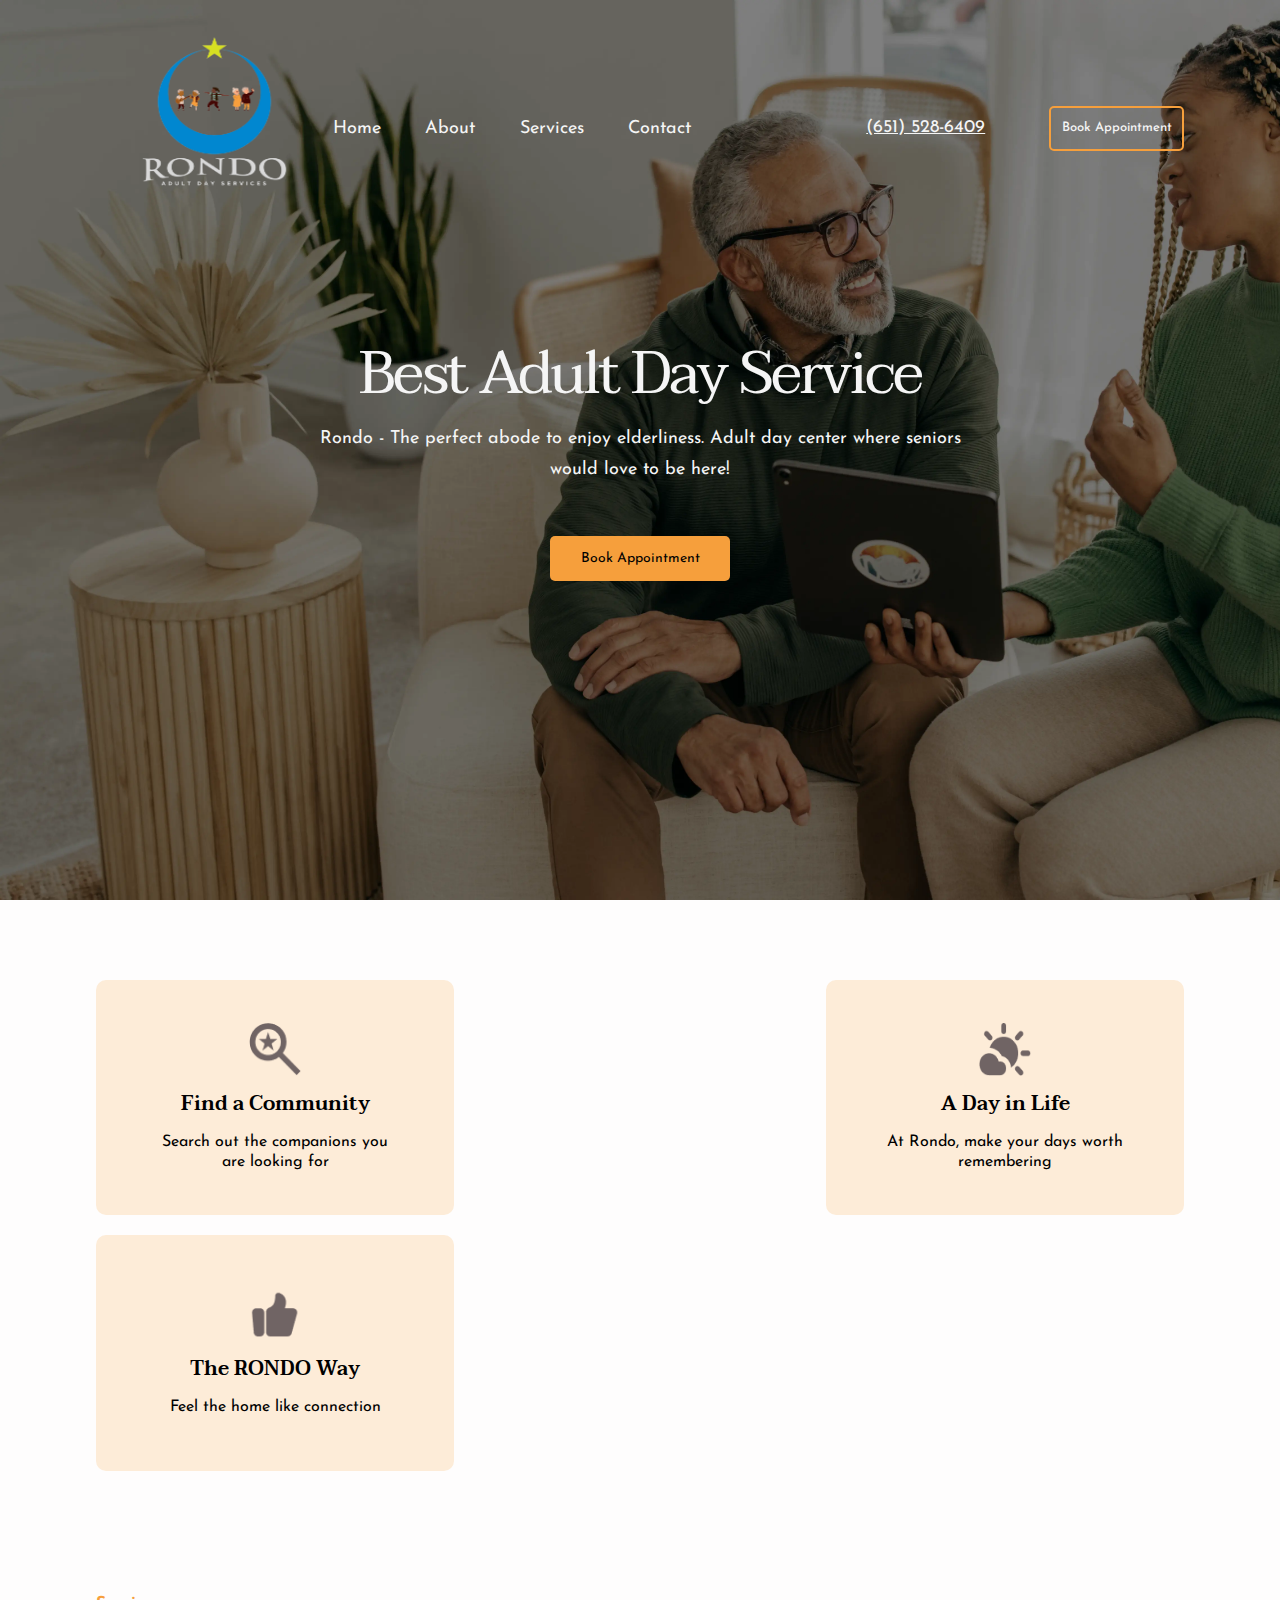
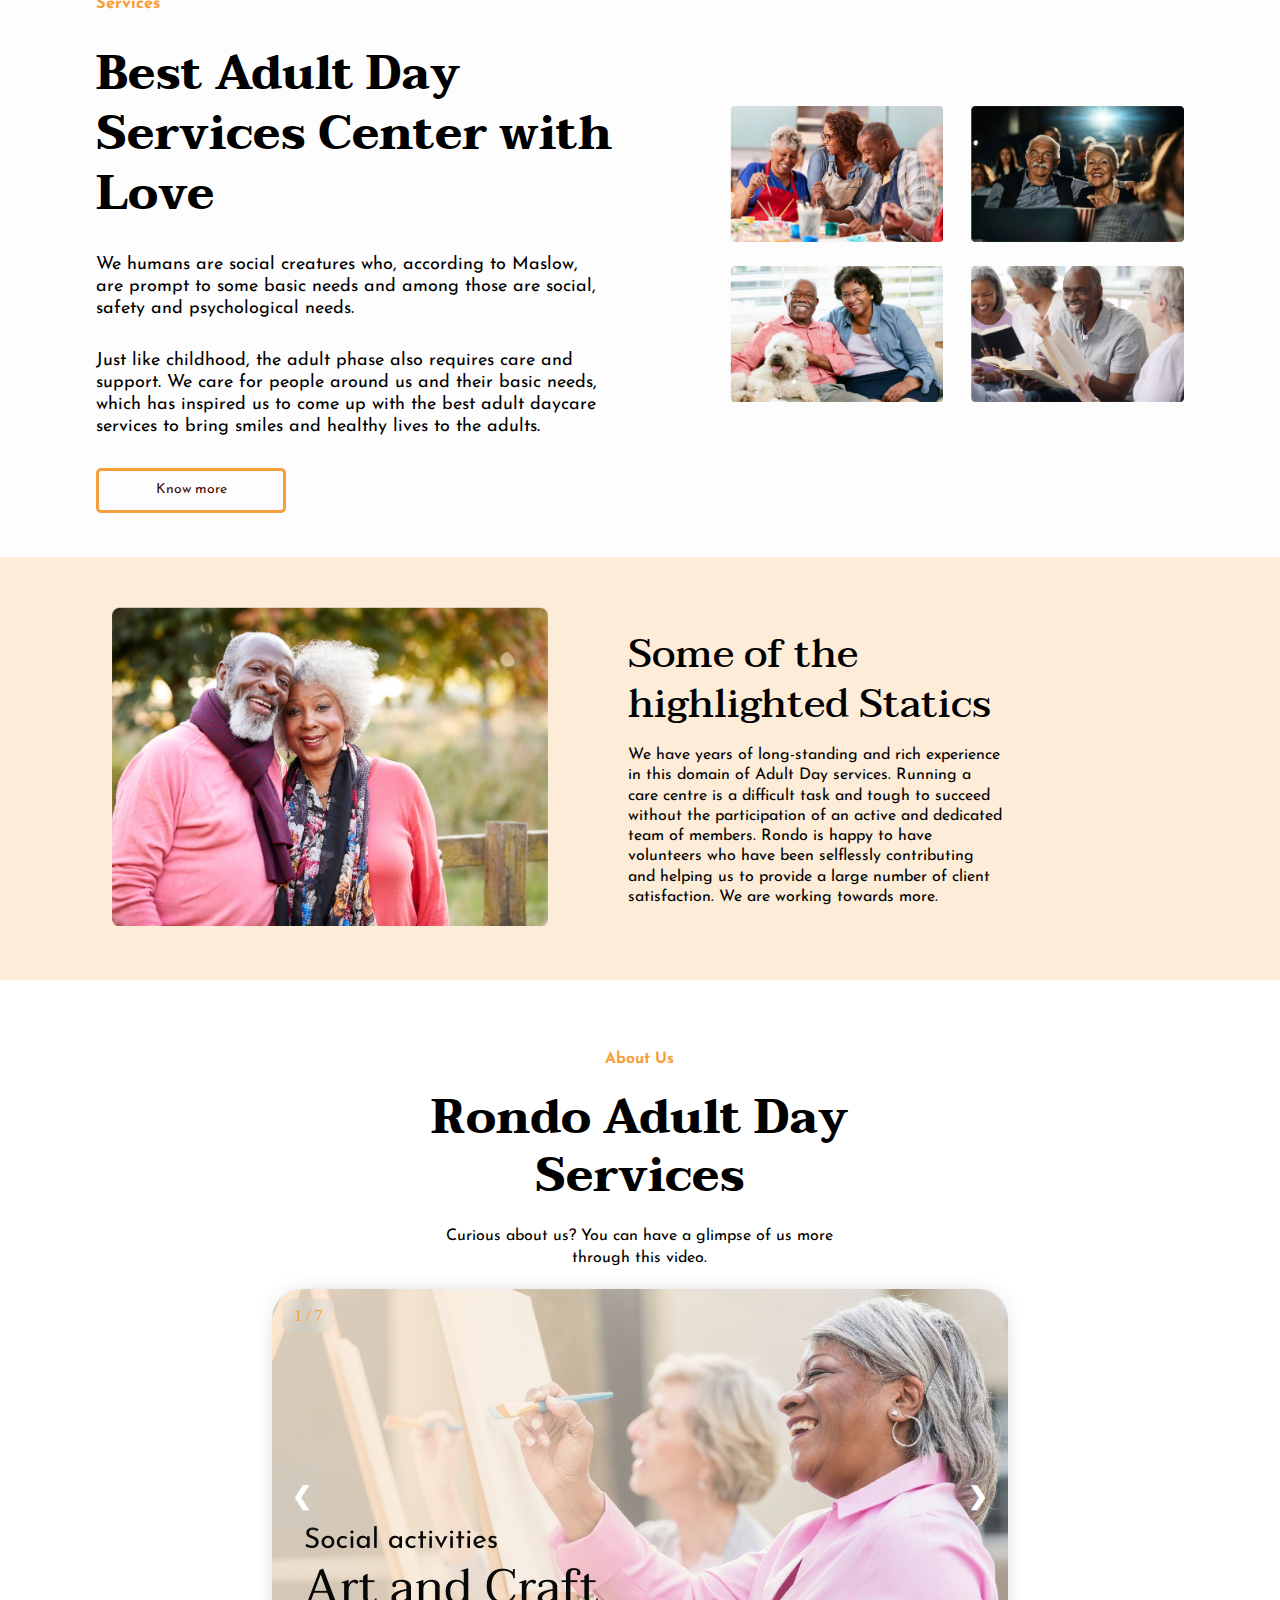
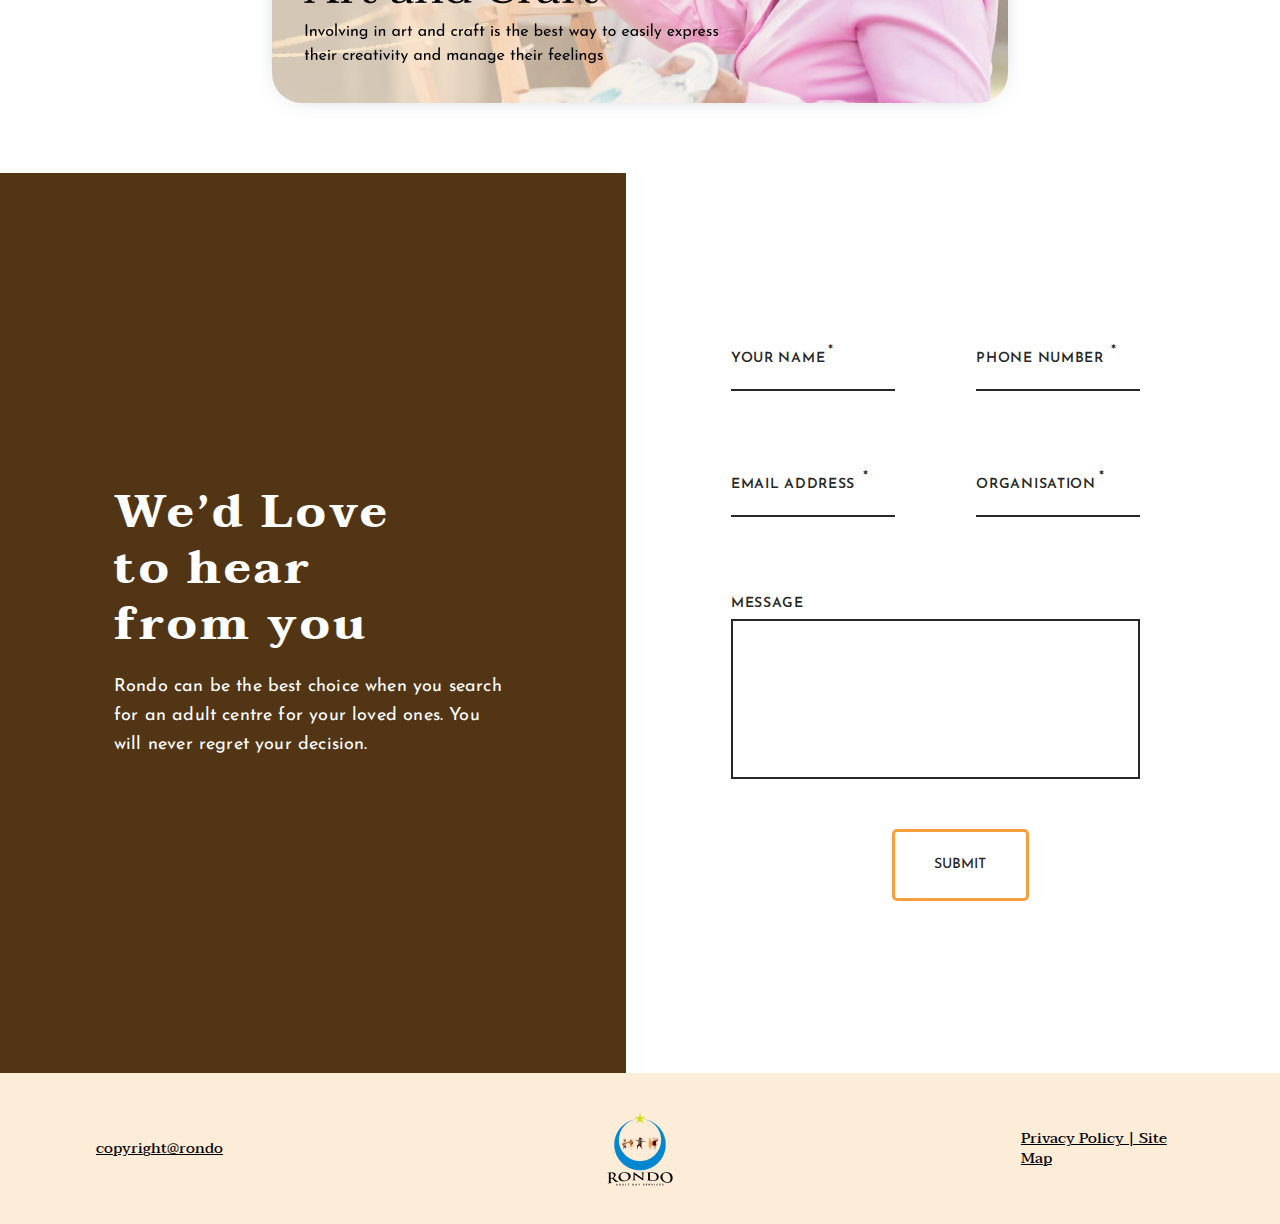
==== commit 7ed84af0: "code updated" ====
--- a/index.html
+++ b/index.html
@@ -206,7 +206,7 @@
                 <a class="next" onclick="nextSlide()">&#10095;</a>
               
                 <!-- The dots/circles -->
-                <div class="dots-container">
+                <div class="dots-container" style="display: none;">
                   <span class="dots" onclick="currentSlide(1)"></span>
                   <span class="dots" onclick="currentSlide(2)"></span>
                   <span class="dots" onclick="currentSlide(3)"></span>
--- a/media.css
+++ b/media.css
@@ -135,7 +135,7 @@
         flex-direction: column;
         align-items: center;
         justify-content: center;
-        gap: 15px;
+        gap: 1.85rem;
         cursor: pointer;
     }
 }
